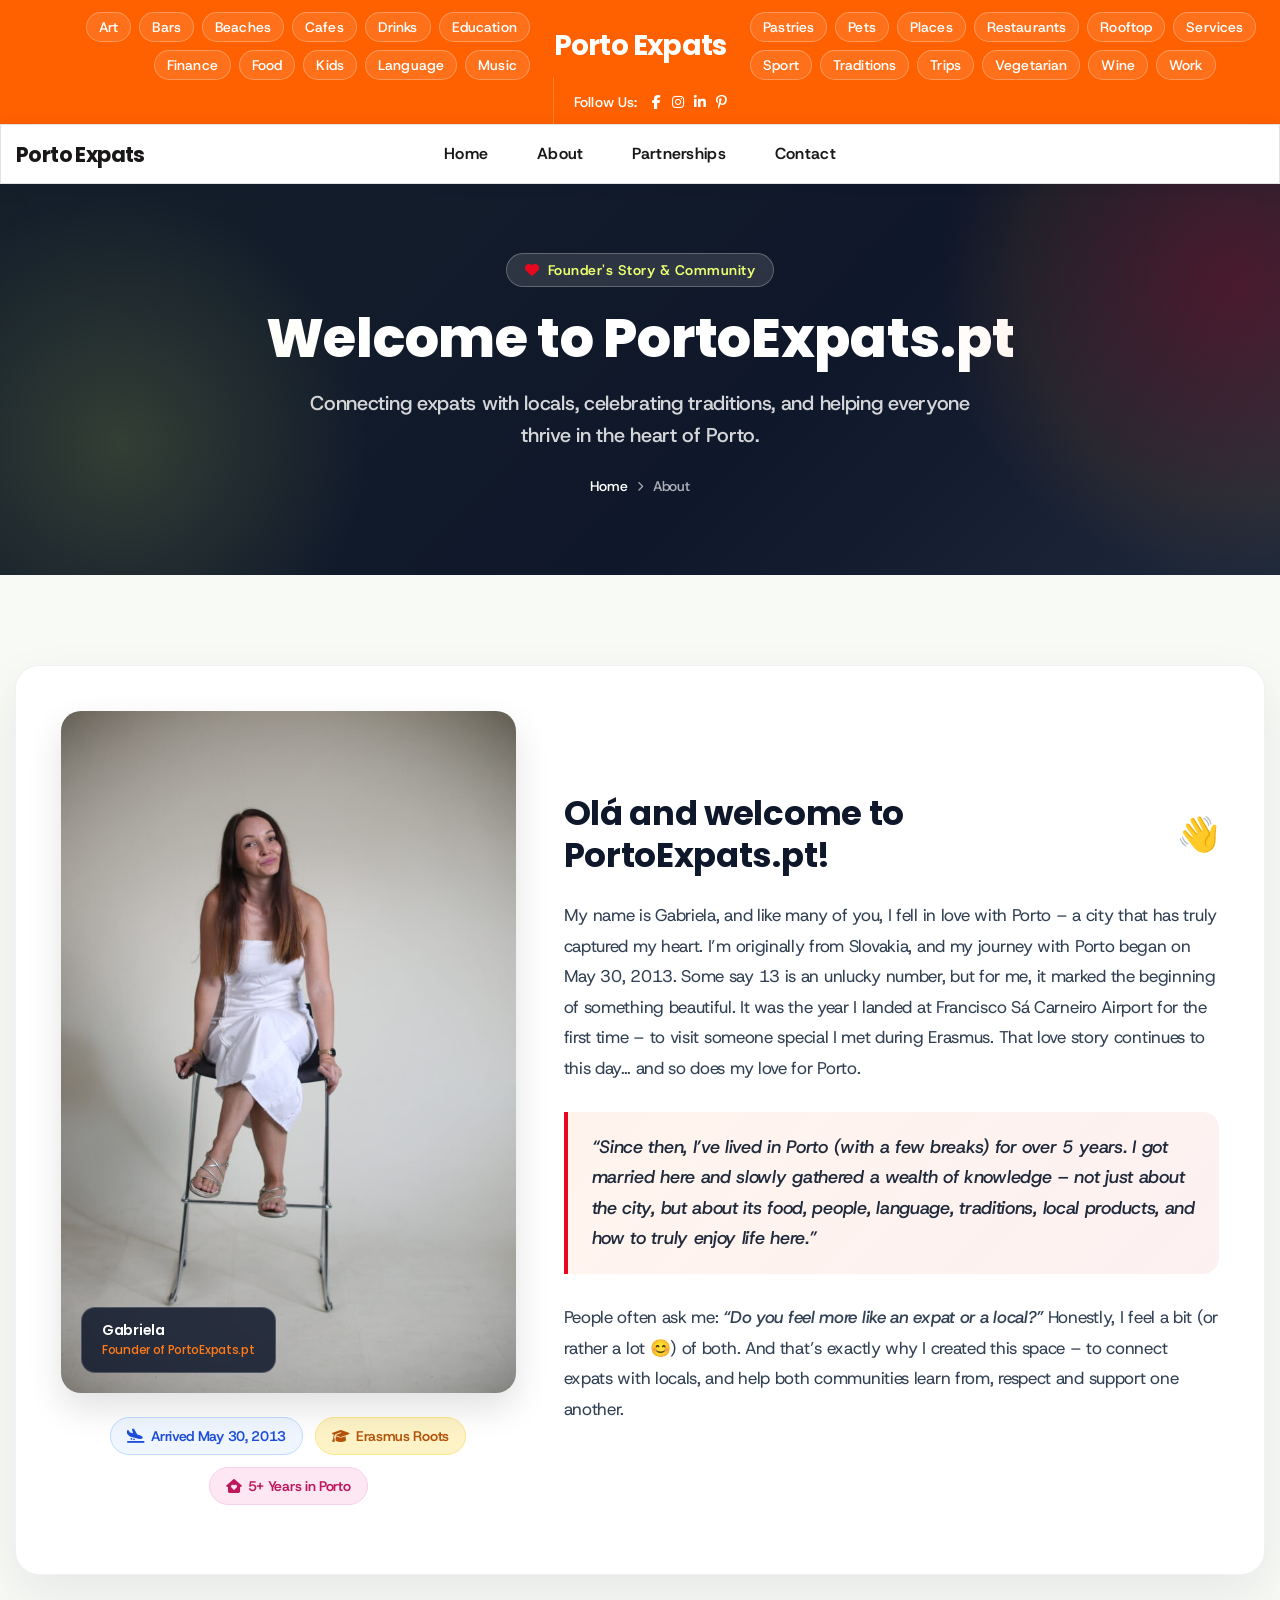
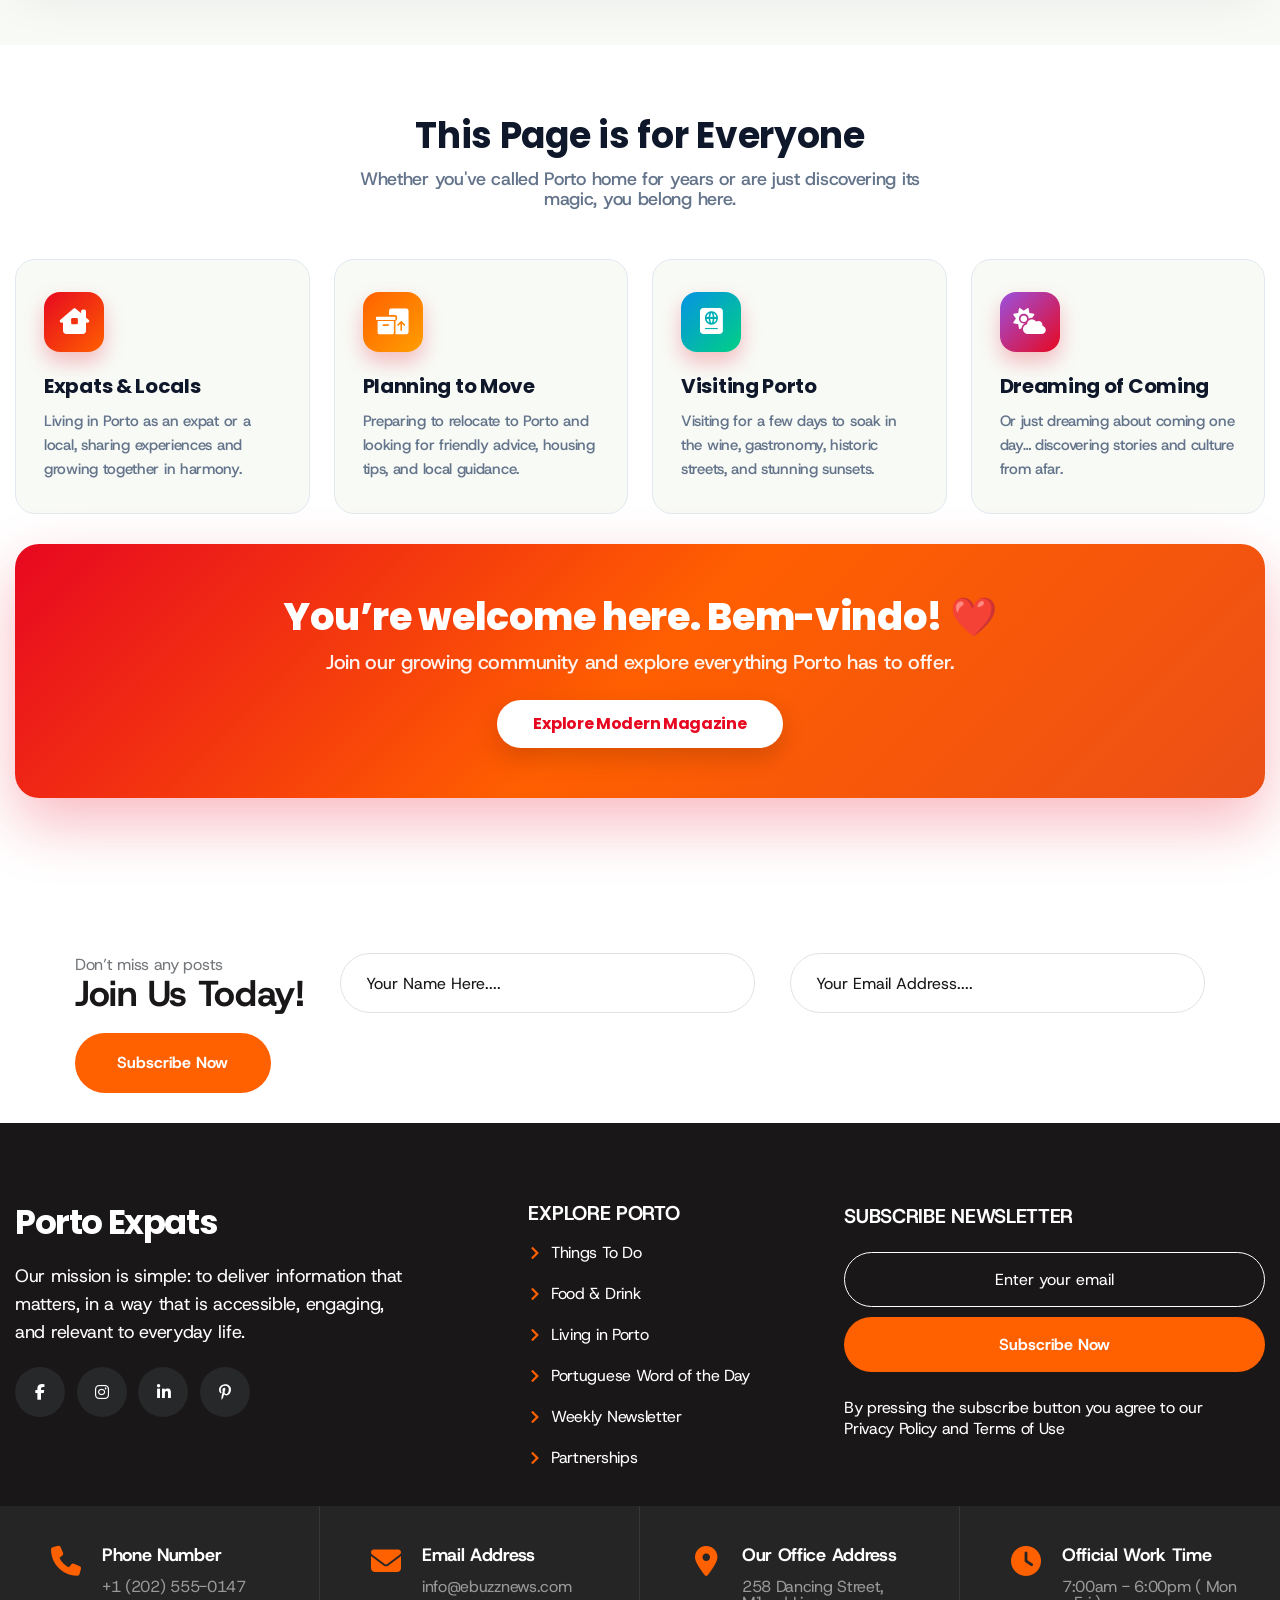
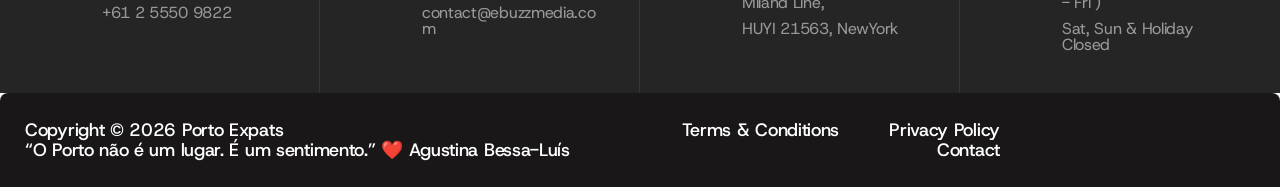
==== wp.rrdevs.net/ebuzz/modern-magazine/about.html @ c854e820 "feat: add mockup pages and assets for about section under modern-magazine directory" ====
<!DOCTYPE html><html lang="en-US"><head>
    <meta charset="utf-8">
    <meta name="viewport" content="width=device-width, initial-scale=1">
    <link rel="profile" href="https://gmpg.org/xfn/11">
    <title>About Us - Porto Expats</title>
<meta name="robots" content="noindex, nofollow">
<link rel="dns-prefetch" href="//fonts.googleapis.com">
<link rel="alternate" type="application/rss+xml" title="ebuzz » Feed" href="https://wp.rrdevs.net/ebuzz/feed/">
<link rel="alternate" type="application/rss+xml" title="ebuzz » Comments Feed" href="https://wp.rrdevs.net/ebuzz/comments/feed/">
<style id="wp-img-auto-sizes-contain-inline-css" type="text/css">
img:is([sizes=auto i],[sizes^="auto," i]){contain-intrinsic-size:3000px 1500px}
</style>
<style id="wp-emoji-styles-inline-css" type="text/css">
	img.wp-smiley, img.emoji {
		display: inline !important;
		border: none !important;
		box-shadow: none !important;
		height: 1em !important;
		width: 1em !important;
		margin: 0 0.07em !important;
		vertical-align: -0.1em !important;
		background: none !important;
		padding: 0 !important;
	}
</style>
<style id="classic-theme-styles-inline-css" type="text/css">
.wp-block-button__link{color:#fff;background-color:#32373c;border-radius:9999px;box-shadow:none;text-decoration:none;padding:calc(.667em + 2px) calc(1.333em + 2px);font-size:1.125em}.wp-block-file__button{background:#32373c;color:#fff;text-decoration:none}
</style>
<style id="global-styles-inline-css" type="text/css">
:root{--wp--preset--aspect-ratio--square: 1;--wp--preset--aspect-ratio--4-3: 4/3;--wp--preset--aspect-ratio--3-4: 3/4;--wp--preset--aspect-ratio--3-2: 3/2;--wp--preset--aspect-ratio--2-3: 2/3;--wp--preset--aspect-ratio--16-9: 16/9;--wp--preset--aspect-ratio--9-16: 9/16;--wp--preset--color--black: #000000;--wp--preset--color--cyan-bluish-gray: #abb8c3;--wp--preset--color--white: #ffffff;--wp--preset--color--pale-pink: #f78da7;--wp--preset--color--vivid-red: #cf2e2e;--wp--preset--color--luminous-vivid-orange: #ff6900;--wp--preset--color--luminous-vivid-amber: #fcb900;--wp--preset--color--light-green-cyan: #7bdcb5;--wp--preset--color--vivid-green-cyan: #00d084;--wp--preset--color--pale-cyan-blue: #8ed1fc;--wp--preset--color--vivid-cyan-blue: #0693e3;--wp--preset--color--vivid-purple: #9b51e0;}
:where(.is-layout-flex){gap: 0.5em;}:where(.is-layout-grid){gap: 0.5em;}body .is-layout-flex{display: flex;}.is-layout-flex{flex-wrap: wrap;align-items: center;}.is-layout-flex > :is(*, div){margin: 0;}body .is-layout-grid{display: grid;}.is-layout-grid > :is(*, div){margin: 0;}
</style>
<link rel="stylesheet" id="contact-form-7-css" href="../wp-content/plugins/contact-form-7/includes/css/styles_ver=6.1.5.css" type="text/css" media="all">
<link rel="stylesheet" id="ebuzz-core-style-css" href="../wp-content/plugins/ebuzz-core/assets/css/ebuzz-plugin-core_ver=1.0.0.css" type="text/css" media="all">
<link rel="stylesheet" id="ebuzz-breadcrumb-typo-css" href="../wp-content/themes/ebuzz/assets/css/ebuzz-custom_ver=6.9.5.css" type="text/css" media="all">
<link rel="stylesheet" id="ebuzz-custom-css" href="../wp-content/themes/ebuzz/assets/css/ebuzz-custom_ver=6.9.5.css" type="text/css" media="all">
<style id="ebuzz-custom-inline-css" type="text/css">
html:root{
            --rr-theme-primary: #222222;
            --rr-theme-primary-2: #ECFF70;
            --rr-heading-primary: #222222;
            --rr-heading-secondary: #222020;
            --rr-common-white: #ffffff;
            --rr-common-black: #000000;
            --rr-text-body: rgba(34, 34, 34, 0.6);
            --rr-text-primary: #151515;
            --rr-text-primary-2: #121212;
            --rr-common-placeholder: #4A5764;
            --rr-shadow-primary: 0px 30px 60px 0px rgba(0, 15, 32, 0.1);
            --rr-background-primary: #E70820;
            --rr-background-hero-2-bg: #222222;
            --rr-background-section-3-bg: #121212;
            --rr-background-body-bg: #F6F0E9;
            --rr-border-primary: rgba(5, 5, 19, 0.14);
        }
</style>
<link rel="stylesheet" id="ebuzz-fonts-css" href="../../../fonts.googleapis.com/css2/family=Inter_wght@300;400;500;600;700;800;900&amp;display=swap&amp;ver=1785925690.css" type="text/css" media="all">
<link rel="stylesheet" href="https://fonts.googleapis.com/css2?family=Poppins:wght@400;500;600;700;800&amp;display=swap">
<link rel="stylesheet" id="bootstrap-css" href="../wp-content/themes/ebuzz/assets/css/bootstrap.min_ver=6.9.5.css" type="text/css" media="all">
<link rel="stylesheet" id="fontawesome-css" href="../wp-content/themes/ebuzz/assets/css/fontawesome-pro.min_ver=6.9.5.css" type="text/css" media="all">
<link rel="stylesheet" id="swiper-css" href="../wp-content/plugins/elementor/assets/lib/swiper/v8/css/swiper.min_ver=8.4.5.css" type="text/css" media="all">
<link rel="stylesheet" id="magnific-popup-css" href="../wp-content/themes/ebuzz/assets/css/magnific-popup_ver=6.9.5.css" type="text/css" media="all">
<link rel="stylesheet" id="odometer-css" href="../wp-content/themes/ebuzz/assets/css/odometer-theme-default_ver=6.9.5.css" type="text/css" media="all">
<link rel="stylesheet" id="nice-select-css" href="../wp-content/themes/ebuzz/assets/css/nice-select_ver=6.9.5.css" type="text/css" media="all">
<link rel="stylesheet" id="ebuzz-unit-css" href="../wp-content/themes/ebuzz/assets/css/ebuzz-unit_ver=1785925690.css" type="text/css" media="all">
<link rel="stylesheet" id="ebuzz-update-css" href="../wp-content/themes/ebuzz/assets/css/ebuzz-update_ver=1785925690.css" type="text/css" media="all">
<link rel="stylesheet" id="ebuzz-core-css" href="../wp-content/themes/ebuzz/assets/css/ebuzz-core_ver=1785925690.css" type="text/css" media="all">
<link rel="stylesheet" id="ebuzz-style-css" href="../wp-content/themes/ebuzz/style_ver=6.9.5.css" type="text/css" media="all">
<link rel="stylesheet" id="elementor-frontend-css" href="../wp-content/uploads/elementor/css/custom-frontend.min_ver=1785400121.css" type="text/css" media="all">
<link rel="stylesheet" id="elementor-post-6-css" href="../wp-content/uploads/elementor/css/post-6_ver=1785400122.css" type="text/css" media="all">
<link rel="stylesheet" id="elementor-post-4705-css" href="../wp-content/uploads/elementor/css/post-4705_ver=1785418542.css" type="text/css" media="all">

<!-- Elementor Post 862 (Footer Styles) & Widgets -->
<link rel="stylesheet" id="elementor-post-2420-css" href="../wp-content/uploads/elementor/css/post-2420_ver=1785418542.css" type="text/css" media="all">
<link rel="stylesheet" id="elementor-post-2415-css" href="../wp-content/uploads/elementor/css/post-2415_ver=1785418543.css" type="text/css" media="all">
<link rel="stylesheet" id="widget-heading-css" href="../wp-content/plugins/elementor/assets/css/widget-heading.min_ver=4.2.1.css" type="text/css" media="all">
<link rel="stylesheet" id="e-animation-float-css" href="../wp-content/plugins/elementor/assets/lib/animations/styles/e-animation-float.min_ver=4.2.1.css" type="text/css" media="all">
<link rel="stylesheet" id="widget-social-icons-css" href="../wp-content/plugins/elementor/assets/css/widget-social-icons.min_ver=4.2.1.css" type="text/css" media="all">
<link rel="stylesheet" id="e-apple-webkit-css" href="../wp-content/uploads/elementor/css/custom-apple-webkit.min_ver=1785400121.css" type="text/css" media="all">
<link rel="stylesheet" id="elementor-post-862-css" href="../wp-content/uploads/elementor/css/post-862_ver=1785418543.css" type="text/css" media="all">
<link rel="stylesheet" id="widget-image-css" href="../wp-content/plugins/elementor/assets/css/widget-image.min_ver=4.2.1.css" type="text/css" media="all">
<link rel="stylesheet" id="widget-icon-list-css" href="../wp-content/uploads/elementor/css/custom-widget-icon-list.min_ver=1785400121.css" type="text/css" media="all">
<link rel="stylesheet" id="elementor-icons-ebuzz-icons-css" href="../wp-content/plugins/ebuzz-core/assets/css/fontawesome-pro_ver=1.0.0.css" type="text/css" media="all">

<script type="text/javascript" src="../wp-includes/js/jquery/jquery.min_ver=3.7.1.js" id="jquery-core-js"></script>
<script type="text/javascript" src="../wp-includes/js/jquery/jquery-migrate.min_ver=3.4.1.js" id="jquery-migrate-js"></script>
<script type="text/javascript" src="../wp-content/themes/ebuzz/assets/js/ebuzz-custom_ver=1785925690.js" id="ebuzz-custom-js"></script>

<link rel="icon" href="../wp-content/uploads/2026/02/favicon.svg" sizes="32x32">
<link rel="icon" href="../wp-content/uploads/2026/02/favicon.svg" sizes="192x192">
<link rel="apple-touch-icon" href="../wp-content/uploads/2026/02/favicon.svg">

<style type="text/css" id="wp-custom-css">
.header-4 .header__top { padding: 12px 0; }
.header-4 .header__top .row { row-gap: 12px; }
.header-4 .header__top .activity-nav, .header-4 .header__top .activity-social { width: 100%; }
.header-4 .header-3__top-left { width: 100%; }
.activity-header-layout { align-items: center; display: grid; gap: 24px; grid-template-columns: minmax(0, 1fr) auto minmax(0, 1fr); width: 100%; }
.activity-header-layout .header-3__cat { gap: 8px; }
.activity-group--left { justify-content: flex-end; }
.activity-group--right { justify-content: flex-start; }
.activity-header-logo { color: var(--white); font-family: "Poppins", sans-serif; font-size: 28px; font-weight: 700; letter-spacing: -0.8px; line-height: 1; white-space: nowrap; }
.header-4 .header-3__item { gap: 0; }
.header-4 .header-3__item span { display: none; }
.header-4 .header-3__item button { padding: 7px 12px; border: 1px solid rgba(255, 255, 255, 0.28); border-radius: 999px; background: rgba(255, 255, 255, 0.10); letter-spacing: 0.01em; }
.header-4 .header-3__item button:hover { color: var(--primary4); background: var(--white); border-color: var(--white); }
.header-4 .activity-social .header__top-right { justify-content: center; }
.porto-expats-logo { color: var(--secondary); font-family: "Poppins", sans-serif; font-size: 34px; font-weight: 700; letter-spacing: -1.2px; line-height: 1; }
.header-4 .header__main { justify-content: center; }
@media (min-width: 992px) {
    .header-4__main { justify-content: center; position: relative; }
    .header-4__main .header__menu__wrapper { justify-content: center; }
    .header-4__main > .header__right { align-items: center; height: 100%; position: absolute; right: 0; top: 0; }
}
@media (min-width: 1200px) {
    .header-4 .header__main { display: none; }
    .header-4 .header__wrap.header-sticky.porto-nav-fixed { animation: porto-nav-reveal 360ms cubic-bezier(0.22, 1, 0.36, 1) both; left: 0; position: fixed !important; right: 0; top: 0; transform: none !important; z-index: 999 !important; }
    .header-4 .header-4__wrap-bottom { background: var(--white); box-shadow: 0 5px 18px rgba(15, 23, 42, 0.10); }
    .header-4 .sticky-port-logo { color: var(--secondary); font-family: "Poppins", sans-serif; font-size: 21px; font-weight: 700; left: 0; letter-spacing: -0.6px; line-height: 1; position: absolute; white-space: nowrap; }
}

.porto-footer-brand { color: #fff; display: inline-block; font-family: "Poppins", sans-serif; font-size: 34px; font-weight: 700; letter-spacing: -1.4px; line-height: 1.15; }
.elementor-862 .elementor-element.elementor-element-cd51f2a { grid-template-columns: minmax(280px, 1.35fr) minmax(190px, .9fr) minmax(300px, 1.2fr) !important; justify-content: stretch; }
.elementor-862 .elementor-element.elementor-element-e93b2b0 { width: 100%; }
.porto-footer-join { box-sizing: border-box; max-width: 100%; overflow: hidden; padding: 36px 20px 0; width: 100%; }
.porto-footer-join .container, .porto-footer-join .join-us-4__wrapper { box-sizing: border-box; margin-left: auto; margin-right: auto; max-width: 1320px; width: 100%; }
.porto-footer-join .join-us-4__wrapper { padding: 30px 40px; }
@media (max-width: 767px) {
    .porto-footer-brand { font-size: 29px; }
    .elementor-862 .elementor-element.elementor-element-cd51f2a { grid-template-columns: 1fr !important; }
    .porto-footer-join { padding: 24px 15px 0; }
    .porto-footer-join .join-us-4__wrapper { padding: 26px 22px; }
}

/* Fix copyright bar: hardcode background since Elementor JS doesn't run in static HTML */
/* --e-global-color-secondary is #191717 per post-6_ver=1785400122.css */
.elementor-862 .elementor-element.elementor-element-6342ca7:not(.elementor-motion-effects-element-type-background) {
    background-color: #191717 !important;
}
.elementor-862 .elementor-element.elementor-element-0b811c6:not(.elementor-motion-effects-element-type-background) {
    background-color: #191717 !important;
}

/* Ensure floating back-to-top button does not overlap footer copyright links */
.progress-wrap {
    bottom: 25px !important;
    right: 25px !important;
    z-index: 9999 !important;
}
.elementor-element-40cafe5,
.elementor-element-fa662f8,
.elementor-element-fa662f8 .elementor-icon-list-items.elementor-inline-items {
    padding-right: 85px !important;
}
@media (max-width: 768px) {
    .elementor-element-0b811c6 {
        padding-bottom: 75px !important;
    }
    .elementor-element-40cafe5,
    .elementor-element-fa662f8,
    .elementor-element-fa662f8 .elementor-icon-list-items.elementor-inline-items {
        padding-right: 0 !important;
    }
    .progress-wrap {
        bottom: 20px !important;
        right: 20px !important;
    }
}

/* Custom Styles for PortoExpats About Page Content */
.porto-about-hero {
    background: linear-gradient(135deg, #15202B 0%, #0F172A 60%, #1E293B 100%);
    padding: 70px 0 80px;
    position: relative;
    color: #ffffff;
    overflow: hidden;
}
.porto-about-hero::before {
    content: "";
    position: absolute;
    top: -50%;
    right: -20%;
    width: 600px;
    height: 600px;
    background: radial-gradient(circle, rgba(231, 8, 32, 0.25) 0%, rgba(255, 122, 24, 0.08) 50%, transparent 70%);
    border-radius: 50%;
    pointer-events: none;
}
.porto-about-hero::after {
    content: "";
    position: absolute;
    bottom: -30%;
    left: -10%;
    width: 500px;
    height: 500px;
    background: radial-gradient(circle, rgba(236, 255, 112, 0.15) 0%, transparent 70%);
    border-radius: 50%;
    pointer-events: none;
}
.porto-about-hero__badge {
    display: inline-flex;
    align-items: center;
    gap: 8px;
    background: rgba(255, 255, 255, 0.12);
    backdrop-filter: blur(8px);
    border: 1px solid rgba(255, 255, 255, 0.25);
    padding: 6px 18px;
    border-radius: 999px;
    font-size: 14px;
    font-weight: 600;
    letter-spacing: 0.5px;
    color: #ECFF70;
    margin-bottom: 20px;
}
.porto-about-hero__title {
    font-family: 'Poppins', sans-serif;
    font-size: clamp(34px, 4.5vw, 54px);
    font-weight: 800;
    line-height: 1.15;
    color: #ffffff;
    margin-bottom: 18px;
}
.porto-about-hero__subtitle {
    font-size: clamp(16px, 2vw, 20px);
    color: rgba(255, 255, 255, 0.82);
    max-width: 680px;
    line-height: 1.6;
    margin: 0 auto;
}
.porto-breadcrumb {
    display: flex;
    justify-content: center;
    align-items: center;
    gap: 10px;
    margin-top: 25px;
    font-size: 14px;
    color: rgba(255, 255, 255, 0.65);
}
.porto-breadcrumb a {
    color: #ffffff;
    transition: color 0.2s ease;
}
.porto-breadcrumb a:hover {
    color: #ECFF70;
}

/* Main Story Section */
.porto-story-section {
    padding: 90px 0 70px;
    background: #F8FAF6;
    position: relative;
}
.porto-story-card {
    background: #ffffff;
    border-radius: 24px;
    box-shadow: 0 20px 50px rgba(15, 23, 42, 0.08);
    border: 1px solid rgba(0, 0, 0, 0.05);
    overflow: hidden;
    padding: 45px;
}
@media (max-width: 767px) {
    .porto-story-card { padding: 25px 20px; }
}
.porto-story-image-wrap {
    position: relative;
    border-radius: 20px;
    overflow: hidden;
    box-shadow: 0 15px 35px rgba(0,0,0,0.12);
}
.porto-story-image-wrap img {
    width: 100%;
    height: 100%;
    object-fit: cover;
    display: block;
    transition: transform 0.5s ease;
}
.porto-story-image-wrap:hover img {
    transform: scale(1.03);
}
.porto-floating-tag {
    position: absolute;
    bottom: 20px;
    left: 20px;
    background: rgba(15, 23, 42, 0.85);
    backdrop-filter: blur(10px);
    color: #ffffff;
    padding: 12px 20px;
    border-radius: 14px;
    border: 1px solid rgba(255, 255, 255, 0.2);
    font-family: 'Poppins', sans-serif;
    font-size: 14px;
    font-weight: 600;
}
.porto-floating-tag span {
    color: #ff7a18;
    display: block;
    font-size: 12px;
    font-weight: 500;
}

/* Story Content */
.porto-story-content {
    font-size: 17px;
    line-height: 1.8;
    color: #334155;
}
.porto-greeting {
    font-family: 'Poppins', sans-serif;
    font-size: clamp(26px, 3vw, 34px);
    font-weight: 700;
    color: #0F172A;
    margin-bottom: 24px;
    display: flex;
    align-items: center;
    gap: 10px;
}
.porto-greeting .wave {
    display: inline-block;
    animation: wave-animation 2.5s infinite;
    transform-origin: 70% 70%;
}
@keyframes wave-animation {
    0% { transform: rotate( 0.0deg) }
   10% { transform: rotate(14.0deg) }
   20% { transform: rotate(-8.0deg) }
   30% { transform: rotate(14.0deg) }
   40% { transform: rotate(-4.0deg) }
   50% { transform: rotate(10.0deg) }
   60% { transform: rotate( 0.0deg) }
  100% { transform: rotate( 0.0deg) }
}

.porto-story-paragraph {
    margin-bottom: 22px;
    font-weight: 400;
}
.porto-story-highlight {
    background: linear-gradient(135deg, rgba(255, 122, 24, 0.08) 0%, rgba(231, 8, 32, 0.06) 100%);
    border-left: 4px solid #E70820;
    padding: 20px 24px;
    border-radius: 0 16px 16px 0;
    font-style: italic;
    color: #1E293B;
    margin: 28px 0;
    font-size: 18px;
    line-height: 1.7;
}

/* Timeline pill badges */
.porto-timeline-badges {
    display: flex;
    flex-wrap: wrap;
    gap: 12px;
    margin: 24px 0;
}
.porto-pill-badge {
    background: #EFF6FF;
    color: #1D4ED8;
    border: 1px solid #BFDBFE;
    padding: 8px 16px;
    border-radius: 999px;
    font-size: 14px;
    font-weight: 600;
    display: inline-flex;
    align-items: center;
    gap: 6px;
}

/* Everyone Cards Grid */
.porto-everyone-section {
    padding: 70px 0 90px;
    background: #ffffff;
}
.porto-section-header {
    text-align: center;
    margin-bottom: 50px;
}
.porto-section-header h2 {
    font-family: 'Poppins', sans-serif;
    font-size: 36px;
    font-weight: 700;
    color: #0F172A;
    margin-bottom: 12px;
}
.porto-section-header p {
    font-size: 18px;
    color: #64748B;
    max-width: 600px;
    margin: 0 auto;
}

.porto-community-card {
    background: #F8FAF6;
    border: 1px solid #E2E8F0;
    border-radius: 20px;
    padding: 32px 28px;
    height: 100%;
    transition: all 0.3s cubic-bezier(0.4, 0, 0.2, 1);
    position: relative;
    overflow: hidden;
}
.porto-community-card:hover {
    transform: translateY(-8px);
    box-shadow: 0 20px 40px rgba(0, 0, 0, 0.08);
    background: #ffffff;
    border-color: #E70820;
}
.porto-card-icon {
    width: 60px;
    height: 60px;
    border-radius: 16px;
    background: linear-gradient(135deg, #E70820 0%, #FF5F00 100%);
    color: #ffffff;
    display: flex;
    align-items: center;
    justify-content: center;
    font-size: 26px;
    margin-bottom: 22px;
    box-shadow: 0 10px 20px rgba(231, 8, 32, 0.25);
}
.porto-community-card h4 {
    font-family: 'Poppins', sans-serif;
    font-size: 20px;
    font-weight: 700;
    color: #0F172A;
    margin-bottom: 10px;
}
.porto-community-card p {
    font-size: 15px;
    color: #64748B;
    line-height: 1.6;
    margin: 0;
}

/* Warm Welcome Banner */
.porto-welcome-cta {
    background: linear-gradient(135deg, #E70820 0%, #FF5F00 50%, #EC4F17 100%);
    border-radius: 24px;
    padding: 50px 40px;
    color: #ffffff;
    text-align: center;
    box-shadow: 0 25px 60px rgba(231, 8, 32, 0.28);
    position: relative;
    overflow: hidden;
    margin-top: 30px;
}
.porto-welcome-cta h3 {
    font-family: 'Poppins', sans-serif;
    font-size: 38px;
    font-weight: 800;
    color: #ffffff;
    margin-bottom: 12px;
}
.porto-welcome-cta p {
    font-size: 20px;
    color: rgba(255, 255, 255, 0.92);
    max-width: 650px;
    margin: 0 auto 28px;
}
.porto-welcome-cta .btn-cta {
    background: #ffffff;
    color: #E70820;
    font-family: 'Poppins', sans-serif;
    font-size: 16px;
    font-weight: 700;
    padding: 14px 36px;
    border-radius: 999px;
    display: inline-block;
    transition: all 0.25s ease;
    box-shadow: 0 10px 25px rgba(0,0,0,0.15);
    text-decoration: none;
}
.porto-welcome-cta .btn-cta:hover {
    background: #1E293B;
    color: #ffffff;
    transform: translateY(-2px);
    box-shadow: 0 14px 30px rgba(0,0,0,0.25);
}
</style>
</head>

<body class="wp-singular page-template page-template-elementor_header_footer page page-id-2251 wp-custom-logo wp-embed-responsive wp-theme-ebuzz no-sidebar elementor-default elementor-template-full-width elementor-kit-6 elementor-page">

    <!-- Back to top -->
    <div class="progress-wrap">
        <svg class="progress-circle svg-content" width="100%" height="100%" viewBox="-1 -1 102 102">
            <path d="M50,1 a49,49 0 0,1 0,98 a49,49 0 0,1 0,-98"></path>
        </svg>
    </div>

    <!-- Header area start -->
    <div data-elementor-type="wp-post" data-elementor-id="2420" class="elementor elementor-2420">
        <div class="elementor-element elementor-element-80d58ec e-con-full e-flex e-con e-parent">
            <div class="elementor-element elementor-element-ec4d2bb elementor-widget elementor-widget-ebuzz-header-4">
                <div class="elementor-widget-container">
                    <header class="header__area header-2 header-3 header-4">

                        <div class="header__top d-none d-xl-block">
                            <div class="container custom-container">
                                <div class="row align-items-center">
                                    <div class="col-lg-12 activity-nav" id="activities">
                                        <div class="header-3__top-left">
                                            <div class="activity-header-layout">
                                                <div class="header-3__cat activity-group--left">
                                                    <div class="header-3__item"><span></span><button><a href="index.html#art">Art</a></button></div>
                                                    <div class="header-3__item"><span></span><button><a href="index.html#bars">Bars</a></button></div>
                                                    <div class="header-3__item"><span></span><button><a href="index.html#beaches">Beaches</a></button></div>
                                                    <div class="header-3__item"><span></span><button><a href="index.html#cafes">Cafes</a></button></div>
                                                    <div class="header-3__item"><span></span><button><a href="index.html#drinks">Drinks</a></button></div>
                                                    <div class="header-3__item"><span></span><button><a href="index.html#education">Education</a></button></div>
                                                    <div class="header-3__item"><span></span><button><a href="index.html#finance">Finance</a></button></div>
                                                    <div class="header-3__item"><span></span><button><a href="index.html#food">Food</a></button></div>
                                                    <div class="header-3__item"><span></span><button><a href="index.html#kids">Kids</a></button></div>
                                                    <div class="header-3__item"><span></span><button><a href="index.html#language">Language</a></button></div>
                                                    <div class="header-3__item"><span></span><button><a href="index.html#music">Music</a></button></div>
                                                </div>
                                                <a class="activity-header-logo" href="index.html">Porto Expats</a>
                                                <div class="header-3__cat activity-group--right">
                                                    <div class="header-3__item"><span></span><button><a href="index.html#pastries">Pastries</a></button></div>
                                                    <div class="header-3__item"><span></span><button><a href="index.html#pets">Pets</a></button></div>
                                                    <div class="header-3__item"><span></span><button><a href="index.html#places">Places</a></button></div>
                                                    <div class="header-3__item"><span></span><button><a href="index.html#restaurants">Restaurants</a></button></div>
                                                    <div class="header-3__item"><span></span><button><a href="index.html#rooftop">Rooftop</a></button></div>
                                                    <div class="header-3__item"><span></span><button><a href="index.html#services">Services</a></button></div>
                                                    <div class="header-3__item"><span></span><button><a href="index.html#sport">Sport</a></button></div>
                                                    <div class="header-3__item"><span></span><button><a href="index.html#traditions">Traditions</a></button></div>
                                                    <div class="header-3__item"><span></span><button><a href="index.html#trips">Trips</a></button></div>
                                                    <div class="header-3__item"><span></span><button><a href="index.html#vegetarian">Vegetarian</a></button></div>
                                                    <div class="header-3__item"><span></span><button><a href="index.html#wine">Wine</a></button></div>
                                                    <div class="header-3__item"><span></span><button><a href="index.html#work">Work</a></button></div>
                                                </div>
                                            </div>
                                        </div>
                                    </div>

                                    <div class="col-lg-12 activity-social">
                                        <div class="header__top-right">
                                            <div class="header__social">
                                                <span>Follow Us:</span>
                                                <ul>
                                                    <li><a href="https://www.facebook.com/" target="_blank"><i class="fa-brands fa-facebook-f"></i></a></li>
                                                    <li><a href="https://www.instagram.com/" target="_blank"><i class="fa-brands fa-instagram"></i></a></li>
                                                    <li><a href="https://www.linkedin.com/" target="_blank"><i class="fa-brands fa-linkedin-in"></i></a></li>
                                                    <li><a href="https://www.pinterest.com/" target="_blank"><i class="fab fa-pinterest-p"></i></a></li>
                                                </ul>
                                            </div>
                                        </div>
                                    </div>
                                </div>
                            </div>
                        </div>

                        <div class="header__wrap header-sticky">
                            <div class="container custom-container">
                                <div class="header__main">
                                    <div class="header__logo">
                                        <a href="index.html"><span class="porto-expats-logo">Porto Expats</span></a>
                                    </div>
                                    <div class="header__right d-flex align-items-center">
                                        <div class="header__menu-toggle d-lg-none">
                                            <button class="menu-toggle sidebar__toggle">
                                                <span></span><span></span><span></span>
                                            </button>
                                        </div>
                                    </div>
                                </div>
                            </div>
                            <div class="header-4__wrap-bottom d-none d-lg-block">
                                <div class="container custom-container">
                                    <div class="header-4__main">
                                        <a class="sticky-port-logo" href="index.html">Porto Expats</a>
                                        <div class="header__menu__wrapper d-none d-lg-flex align-items-center">
                                            <div class="main-menu">
                                                <nav id="mobile-menu">
                                                    <ul id="menu-1-ec4d2bb" class="ebuzz-nav-menu sub-menu">
                                                        <li class="menu-item nav-item"><a title="Home" href="index.html" class="nav-links">Home</a></li>
                                                        <li itemscope="itemscope" itemtype="https://www.schema.org/SiteNavigationElement" id="menu-item-2251" class="menu-item menu-item-type-post_type menu-item-object-page current-menu-item page_item active menu-item-2251 nav-item"><a title="About" href="about.html" class="nav-links active">About</a></li>
                                                        <li class="menu-item nav-item"><a title="Partnerships" href="../news/index.html" class="nav-links">Partnerships</a></li>
                                                        <li class="menu-item nav-item"><a title="Contact" href="../contact/index.html" class="nav-links">Contact</a></li>
                                                    </ul>
                                                </nav>
                                            </div>
                                        </div>

                                        <div class="header__right d-flex">
                                            <div class="header__menu-toggle d-lg-none">
                                                <button class="menu-toggle sidebar__toggle">
                                                    <span></span><span></span><span></span>
                                                </button>
                                            </div>
                                        </div>
                                    </div>
                                </div>
                            </div>
                        </div>
                    </header>

                    <!-- Offcanvas area start -->
                    <div class="fix">
                        <div class="offcanvas__area">
                            <div class="offcanvas__wrapper">
                                <div class="offcanvas__content">
                                    <div class="offcanvas__top d-flex justify-content-between align-items-center">
                                        <div class="offcanvas__logo">
                                            <a href="index.html"><span class="porto-expats-logo" style="color:#fff;">Porto Expats</span></a>
                                        </div>
                                        <div class="offcanvas__close">
                                            <button class="offcanvas-close-icon animation--flip">
                                                <span class="offcanvas-m-lines">
                                                    <span class="offcanvas-m-line line--1"></span><span class="offcanvas-m-line line--2"></span><span class="offcanvas-m-line line--3"></span>
                                                </span>
                                            </button>
                                        </div>
                                    </div>
                                    <div class="mobile-menu fix"></div>
                                </div>
                            </div>
                        </div>
                    </div>
                    <div class="offcanvas__overlay"></div>
                    <div class="offcanvas__overlay-white"></div>

                </div>
            </div>
        </div>
    </div>

    <!-- MAIN CONTENT WRAPPER -->
    <div id="smooth-wrapper">
        <div id="smooth-content">

            <!-- Hero Banner -->
            <section class="porto-about-hero text-center">
                <div class="container">
                    <div class="porto-about-hero__badge">
                        <i class="fa-solid fa-heart" style="color: #E70820;"></i> Founder's Story & Community
                    </div>
                    <h1 class="porto-about-hero__title">Welcome to PortoExpats.pt</h1>
                    <p class="porto-about-hero__subtitle">Connecting expats with locals, celebrating traditions, and helping everyone thrive in the heart of Porto.</p>
                    <div class="porto-breadcrumb">
                        <a href="index.html">Home</a>
                        <i class="fa-solid fa-chevron-right" style="font-size: 10px;"></i>
                        <span>About</span>
                    </div>
                </div>
            </section>

            <!-- Founder Story Section -->
            <section class="porto-story-section">
                <div class="container">
                    <div class="porto-story-card">
                        <div class="row align-items-center g-5">
                            
                            <!-- Left Column: Gabriela's Portrait -->
                            <div class="col-lg-5">
                                <div class="porto-story-image-wrap">
                                    <img src="gabriela.jpg" alt="Gabriela - Founder of PortoExpats.pt">
                                    <div class="porto-floating-tag">
                                        Gabriela
                                        <span>Founder of PortoExpats.pt</span>
                                    </div>
                                </div>
                                <div class="porto-timeline-badges justify-content-center mt-4">
                                    <div class="porto-pill-badge"><i class="fa-solid fa-plane-arrival"></i> Arrived May 30, 2013</div>
                                    <div class="porto-pill-badge" style="background:#FEF3C7; color:#B45309; border-color:#FDE68A;"><i class="fa-solid fa-graduation-cap"></i> Erasmus Roots</div>
                                    <div class="porto-pill-badge" style="background:#FCE7F3; color:#BE185D; border-color:#FBCFE8;"><i class="fa-solid fa-house-heart"></i> 5+ Years in Porto</div>
                                </div>
                            </div>

                            <!-- Right Column: Story Text -->
                            <div class="col-lg-7">
                                <div class="porto-story-content">
                                    
                                    <h2 class="porto-greeting">
                                        Olá and welcome to PortoExpats.pt! <span class="wave">👋</span>
                                    </h2>

                                    <p class="porto-story-paragraph">
                                        My name is Gabriela, and like many of you, I fell in love with Porto – a city that has truly captured my heart. I’m originally from Slovakia, and my journey with Porto began on May 30, 2013. Some say 13 is an unlucky number, but for me, it marked the beginning of something beautiful. It was the year I landed at Francisco Sá Carneiro Airport for the first time – to visit someone special I met during Erasmus. That love story continues to this day… and so does my love for Porto.
                                    </p>

                                    <div class="porto-story-highlight">
                                        “Since then, I’ve lived in Porto (with a few breaks) for over 5 years. I got married here and slowly gathered a wealth of knowledge – not just about the city, but about its food, people, language, traditions, local products, and how to truly enjoy life here.”
                                    </div>

                                    <p class="porto-story-paragraph">
                                        People often ask me: <em>“Do you feel more like an expat or a local?”</em> Honestly, I feel a bit (or rather a lot 😊) of both. And that’s exactly why I created this space – to connect expats with locals, and help both communities learn from, respect and support one another.
                                    </p>

                                </div>
                            </div>

                        </div>
                    </div>
                </div>
            </section>

            <!-- This Page Is For Everyone Grid Section -->
            <section class="porto-everyone-section">
                <div class="container">
                    
                    <div class="porto-section-header">
                        <h2>This Page is for Everyone</h2>
                        <p>Whether you've called Porto home for years or are just discovering its magic, you belong here.</p>
                    </div>

                    <div class="row g-4">
                        
                        <div class="col-md-6 col-lg-3">
                            <div class="porto-community-card">
                                <div class="porto-card-icon">
                                    <i class="fa-solid fa-house-chimney-window"></i>
                                </div>
                                <h4>Expats &amp; Locals</h4>
                                <p>Living in Porto as an expat or a local, sharing experiences and growing together in harmony.</p>
                            </div>
                        </div>

                        <div class="col-md-6 col-lg-3">
                            <div class="porto-community-card">
                                <div class="porto-card-icon" style="background: linear-gradient(135deg, #FF5F00 0%, #FF9F00 100%);">
                                    <i class="fa-solid fa-boxes-packing"></i>
                                </div>
                                <h4>Planning to Move</h4>
                                <p>Preparing to relocate to Porto and looking for friendly advice, housing tips, and local guidance.</p>
                            </div>
                        </div>

                        <div class="col-md-6 col-lg-3">
                            <div class="porto-community-card">
                                <div class="porto-card-icon" style="background: linear-gradient(135deg, #0693E3 0%, #00D084 100%);">
                                    <i class="fa-solid fa-passport"></i>
                                </div>
                                <h4>Visiting Porto</h4>
                                <p>Visiting for a few days to soak in the wine, gastronomy, historic streets, and stunning sunsets.</p>
                            </div>
                        </div>

                        <div class="col-md-6 col-lg-3">
                            <div class="porto-community-card">
                                <div class="porto-card-icon" style="background: linear-gradient(135deg, #9B51E0 0%, #E70820 100%);">
                                    <i class="fa-solid fa-cloud-sun"></i>
                                </div>
                                <h4>Dreaming of Coming</h4>
                                <p>Or just dreaming about coming one day… discovering stories and culture from afar.</p>
                            </div>
                        </div>

                    </div>

                    <!-- Welcome CTA Banner -->
                    <div class="porto-welcome-cta">
                        <h3>You’re welcome here. Bem-vindo! ❤️</h3>
                        <p>Join our growing community and explore everything Porto has to offer.</p>
                        <a href="index.html" class="btn-cta">Explore Modern Magazine</a>
                    </div>

                </div>
            </section>

            <!-- FOOTER JOIN US BANNER (Identical to Index) -->
            <div class="footer-4__widget footer-subscribe-5 porto-footer-join">
                <div class="container custom-container">
                    <div class="join-us-4__wrapper wow fadeInUp" data-wow-duration="0.7s" data-wow-delay="0.2s">
                        <div class="join-us-4__text">
                            <span>Don’t miss any posts</span>
                            <h3>Join Us Today!</h3>
                        </div>
                        <div class="join-us-4__input">
                            <input type="text" name="EMAIL" placeholder="Your Name Here....">
                        </div>
                        <div class="join-us-4__input">
                            <input type="email" name="EMAIL" placeholder="Your Email Address...." required="">
                        </div>
                        <div class="join-us-4__btn">
                            <button type="submit" class="rr-btn rr-btn-6">
                                <span class="btn-wrap">
                                    <span class="text-one">Subscribe Now</span>
                                    <span class="text-two">Subscribe Now</span>
                                </span>
                            </button>
                        </div>
                    </div>
                </div>
            </div>

            <!-- MAIN ELEMENTOR FOOTER (Identical to Index) -->
            <div data-elementor-type="wp-post" data-elementor-id="862" class="elementor elementor-862">
                <div class="elementor-element elementor-element-6342ca7 e-con-full e-flex e-con e-parent" data-id="6342ca7" data-element_type="container" data-e-type="container" data-settings="{&quot;background_background&quot;:&quot;classic&quot;}">
                    <div class="elementor-element elementor-element-fd7e00c e-flex e-con-boxed e-con e-child" data-id="fd7e00c" data-element_type="container" data-e-type="container">
                        <div class="e-con-inner">
                            <div class="elementor-element elementor-element-cd51f2a e-grid e-con-full e-con e-child" data-id="cd51f2a" data-element_type="container" data-e-type="container">
                                
                                <!-- Brand Column -->
                                <div class="elementor-element elementor-element-f60bdf8 e-con-full e-flex e-con e-child" data-id="f60bdf8" data-element_type="container" data-e-type="container">
                                    <div class="elementor-element elementor-element-a4bba73 elementor-widget elementor-widget-image" data-id="a4bba73" data-element_type="widget" data-e-type="widget" data-widget_type="image.default">
                                        <a href="index.html"><span class="porto-footer-brand">Porto Expats</span></a>
                                    </div>
                                    <div class="elementor-element elementor-element-b675b7c elementor-widget__width-initial elementor-widget elementor-widget-text-editor" data-id="b675b7c" data-element_type="widget" data-e-type="widget" data-widget_type="text-editor.default">
                                        <p>Our mission is simple: to deliver information that matters, in a way that is accessible, engaging, and relevant to everyday life.</p>
                                    </div>
                                    <div class="elementor-element elementor-element-ec76f1f elementor-shape-circle elementor-grid-0 e-grid-align-center elementor-widget elementor-widget-social-icons" data-id="ec76f1f" data-element_type="widget" data-e-type="widget" data-widget_type="social-icons.default">
                                        <div class="elementor-social-icons-wrapper elementor-grid" role="list">
                                            <span class="elementor-grid-item" role="listitem">
                                                <a class="elementor-icon elementor-social-icon elementor-social-icon-brands facebook-f elementor-repeater-item-6ab754a" href="https://www.facebook.com/" target="_blank">
                                                    <span class="elementor-screen-only">Facebook</span>
                                                    <i aria-hidden="true" class="fa-brands fa-facebook-f"></i>
                                                </a>
                                            </span>
                                            <span class="elementor-grid-item" role="listitem">
                                                <a class="elementor-icon elementor-social-icon elementor-social-icon-brands instagram elementor-repeater-item-8e3fda2" href="https://www.instagram.com/" target="_blank">
                                                    <span class="elementor-screen-only">Instagram</span>
                                                    <i aria-hidden="true" class="fa-brands fa-instagram"></i>
                                                </a>
                                            </span>
                                            <span class="elementor-grid-item" role="listitem">
                                                <a class="elementor-icon elementor-social-icon elementor-social-icon-brands linkedin-in elementor-repeater-item-b14f36a" href="https://www.linkedin.com/" target="_blank">
                                                    <span class="elementor-screen-only">LinkedIn</span>
                                                    <i aria-hidden="true" class="fa-brands fa-linkedin-in"></i>
                                                </a>
                                            </span>
                                            <span class="elementor-grid-item" role="listitem">
                                                <a class="elementor-icon elementor-social-icon elementor-social-icon-pinterest-p elementor-repeater-item-3952d2f" href="https://www.pinterest.com/" target="_blank">
                                                    <span class="elementor-screen-only">Pinterest</span>
                                                    <svg aria-hidden="true" class="e-font-icon-svg e-fab-pinterest-p" viewBox="0 0 384 512" xmlns="http://www.w3.org/2000/svg"><path d="M204 6.5C101.4 6.5 0 74.9 0 185.6 0 256 39.6 296 63.6 296c9.9 0 15.6-27.6 15.6-35.4 0-9.3-23.7-29.1-23.7-67.8 0-80.4 61.2-137.4 140.4-137.4 68.1 0 118.5 38.7 118.5 109.8 0 53.1-21.3 152.7-90.3 152.7-24.9 0-46.2-18-46.2-43.8 0-37.8 26.4-74.4 26.4-113.4 0-66.2-93.9-54.2-93.9 25.8 0 16.8 2.1 35.4 9.6 50.7-13.8 59.4-42 147.9-42 209.1 0 18.9 2.7 37.5 4.5 56.4 3.4 3.8 1.7 3.4 6.9 1.5 50.4-69 48.6-82.5 71.4-172.8 12.3 23.4 44.1 36 69.3 36 106.2 0 153.9-103.5 153.9-196.8C384 71.3 298.2 6.5 204 6.5z"></path></svg>
                                                </a>
                                            </span>
                                        </div>
                                    </div>
                                </div>

                                <!-- Explore Porto Links -->
                                <div class="elementor-element elementor-element-2deeb8e e-con-full e-flex e-con e-child" data-id="2deeb8e" data-element_type="container" data-e-type="container">
                                    <div class="elementor-element elementor-element-cd31f01 e-con-full e-flex e-con e-child" data-id="cd31f01" data-element_type="container" data-e-type="container">
                                        <div class="elementor-element elementor-element-e9ee261 elementor-widget elementor-widget-heading" data-id="e9ee261" data-element_type="widget" data-e-type="widget" data-widget_type="heading.default">
                                            <h2 class="elementor-heading-title elementor-size-default">Explore Porto</h2>
                                        </div>
                                        <div class="elementor-element elementor-element-05fe904 elementor-icon-list--layout-traditional elementor-list-item-link-full_width elementor-widget elementor-widget-icon-list" data-id="05fe904" data-element_type="widget" data-e-type="widget" data-widget_type="icon-list.default">
                                            <ul class="elementor-icon-list-items">
                                                <li class="elementor-icon-list-item"><a href="../contact/index.html"><span class="elementor-icon-list-icon"><svg aria-hidden="true" class="e-font-icon-svg e-fas-chevron-right" viewBox="0 0 320 512" xmlns="http://www.w3.org/2000/svg"><path d="M285.476 272.971L91.132 467.314c-9.373 9.373-24.569 9.373-33.941 0l-22.667-22.667c-9.357-9.357-9.375-24.522-.04-33.901L188.505 256 34.484 101.255c-9.335-9.379-9.317-24.544.04-33.901l22.667-22.667c9.373-9.373 24.569-9.373 33.941 0L285.475 239.03c9.373 9.372 9.373 24.568.001 33.941z"></path></svg></span><span class="elementor-icon-list-text">Things To Do</span></a></li>
                                                <li class="elementor-icon-list-item"><a href="../news/index.html"><span class="elementor-icon-list-icon"><svg aria-hidden="true" class="e-font-icon-svg e-fas-chevron-right" viewBox="0 0 320 512" xmlns="http://www.w3.org/2000/svg"><path d="M285.476 272.971L91.132 467.314c-9.373 9.373-24.569 9.373-33.941 0l-22.667-22.667c-9.357-9.357-9.375-24.522-.04-33.901L188.505 256 34.484 101.255c-9.335-9.379-9.317-24.544.04-33.901l22.667-22.667c9.373-9.373 24.569-9.373 33.941 0L285.475 239.03c9.373 9.372 9.373 24.568.001 33.941z"></path></svg></span><span class="elementor-icon-list-text">Food &amp; Drink</span></a></li>
                                                <li class="elementor-icon-list-item"><a href="../contact/index.html"><span class="elementor-icon-list-icon"><svg aria-hidden="true" class="e-font-icon-svg e-fas-chevron-right" viewBox="0 0 320 512" xmlns="http://www.w3.org/2000/svg"><path d="M285.476 272.971L91.132 467.314c-9.373 9.373-24.569 9.373-33.941 0l-22.667-22.667c-9.357-9.357-9.375-24.522-.04-33.901L188.505 256 34.484 101.255c-9.335-9.379-9.317-24.544.04-33.901l22.667-22.667c9.373-9.373 24.569-9.373 33.941 0L285.475 239.03c9.373 9.372 9.373 24.568.001 33.941z"></path></svg></span><span class="elementor-icon-list-text">Living in Porto</span></a></li>
                                                <li class="elementor-icon-list-item"><a href="../news/index.html"><span class="elementor-icon-list-icon"><svg aria-hidden="true" class="e-font-icon-svg e-fas-chevron-right" viewBox="0 0 320 512" xmlns="http://www.w3.org/2000/svg"><path d="M285.476 272.971L91.132 467.314c-9.373 9.373-24.569 9.373-33.941 0l-22.667-22.667c-9.357-9.357-9.375-24.522-.04-33.901L188.505 256 34.484 101.255c-9.335-9.379-9.317-24.544.04-33.901l22.667-22.667c9.373-9.373 24.569-9.373 33.941 0L285.475 239.03c9.373 9.372 9.373 24.568.001 33.941z"></path></svg></span><span class="elementor-icon-list-text">Portuguese Word of the Day</span></a></li>
                                                <li class="elementor-icon-list-item"><a href="../contact/index.html"><span class="elementor-icon-list-icon"><svg aria-hidden="true" class="e-font-icon-svg e-fas-chevron-right" viewBox="0 0 320 512" xmlns="http://www.w3.org/2000/svg"><path d="M285.476 272.971L91.132 467.314c-9.373 9.373-24.569 9.373-33.941 0l-22.667-22.667c-9.357-9.357-9.375-24.522-.04-33.901L188.505 256 34.484 101.255c-9.335-9.379-9.317-24.544.04-33.901l22.667-22.667c9.373-9.373 24.569-9.373 33.941 0L285.475 239.03c9.373 9.372 9.373 24.568.001 33.941z"></path></svg></span><span class="elementor-icon-list-text">Weekly Newsletter</span></a></li>
                                                <li class="elementor-icon-list-item"><a href="../news/index.html"><span class="elementor-icon-list-icon"><svg aria-hidden="true" class="e-font-icon-svg e-fas-chevron-right" viewBox="0 0 320 512" xmlns="http://www.w3.org/2000/svg"><path d="M285.476 272.971L91.132 467.314c-9.373 9.373-24.569 9.373-33.941 0l-22.667-22.667c-9.357-9.357-9.375-24.522-.04-33.901L188.505 256 34.484 101.255c-9.335-9.379-9.317-24.544.04-33.901l22.667-22.667c9.373-9.373 24.569-9.373 33.941 0L285.475 239.03c9.373 9.372 9.373 24.568.001 33.941z"></path></svg></span><span class="elementor-icon-list-text">Partnerships</span></a></li>
                                            </ul>
                                        </div>
                                    </div>
                                </div>

                                <!-- Newsletter Input Form -->
                                <div class="elementor-element elementor-element-e93b2b0 e-con-full e-flex e-con e-child" data-id="e93b2b0" data-element_type="container" data-e-type="container">
                                    <div class="elementor-element elementor-element-436e503 .rr-btn-6 elementor-widget elementor-widget-ebuzz_footer_subscribe_form" data-id="436e503" data-element_type="widget" data-e-type="widget" data-widget_type="ebuzz_footer_subscribe_form.default">
                                        <div class="elementor-widget-container">
                                            <div class="ebuzz-el-section ebuzz-footer-subscribe-2">
                                                <div class="footer-4__widget ebuzz-footer-subscribe-2 footer-subscribe-2">
                                                    <h3 class="footer-2__title">Subscribe Newsletter</h3>
                                                    <div class="footer-4__subscribe">
                                                        <div class="footer-4__subscribe-input">
                                                            <input type="email" name="EMAIL" placeholder="Enter your email" required="">
                                                        </div>
                                                        <div class="footer-4__subscribe-btn">
                                                            <button type="submit" class="rr-btn rr-btn-6">
                                                                <span class="btn-wrap">
                                                                    <span class="text-one">Subscribe Now</span>
                                                                    <span class="text-two">Subscribe Now</span>
                                                                </span>
                                                            </button>
                                                        </div>
                                                        <p class="footer-4__subscribe-dec">
                                                            By pressing the subscribe button you agree to our <a href="index.html">Privacy Policy</a> and <a href="index.html">Terms of Use</a>
                                                        </p>
                                                    </div>
                                                </div>
                                            </div>
                                        </div>
                                    </div>
                                </div>

                            </div>
                        </div>
                    </div>
                </div>

                <!-- 4-Column Office Info Banner -->
                <div class="elementor-element elementor-element-42609a8 e-con-full e-flex e-con e-child" data-id="42609a8" data-element_type="container" data-settings="{&quot;background_background&quot;:&quot;classic&quot;}">
                    <div class="elementor-element elementor-element-6ac8f72 e-grid e-con-full e-con e-child" data-id="6ac8f72" data-element_type="container" data-e-type="container">
                        
                        <div class="elementor-element elementor-element-af5a0e6 e-con-full e-flex e-con e-child" data-id="af5a0e6" data-element_type="container" data-e-type="container">
                            <div class="elementor-element elementor-element-05db638 e-con-full e-flex e-con e-child" data-id="05db638" data-element_type="container" data-e-type="container">
                                <div class="elementor-element elementor-element-415be3f elementor-view-default elementor-widget elementor-widget-icon" data-id="415be3f" data-element_type="widget" data-e-type="widget" data-widget_type="icon.default">
                                    <div class="elementor-icon-wrapper"><div class="elementor-icon"><i aria-hidden="true" class="fa-solid fa-phone"></i></div></div>
                                </div>
                            </div>
                            <div class="elementor-element elementor-element-e122555 e-con-full e-flex e-con e-child" data-id="e122555" data-element_type="container" data-e-type="container">
                                <div class="elementor-element elementor-element-8561416 elementor-widget elementor-widget-heading" data-id="8561416" data-element_type="widget" data-e-type="widget" data-widget_type="heading.default">
                                    <h2 class="elementor-heading-title elementor-size-default">Phone Number</h2>
                                </div>
                                <div class="elementor-element elementor-element-0fbdcc7 elementor-widget elementor-widget-heading" data-id="0fbdcc7" data-element_type="widget" data-e-type="widget" data-widget_type="heading.default">
                                    <h2 class="elementor-heading-title elementor-size-default"><a href="tel:+1202555-0147">+1 (202) 555-0147</a></h2>
                                </div>
                                <div class="elementor-element elementor-element-50f1c89 elementor-widget elementor-widget-heading" data-id="50f1c89" data-element_type="widget" data-e-type="widget" data-widget_type="heading.default">
                                    <h2 class="elementor-heading-title elementor-size-default"><a href="tel:+61255509822">+61 2 5550 9822</a></h2>
                                </div>
                            </div>
                        </div>

                        <div class="elementor-element elementor-element-127dc14 e-con-full e-flex e-con e-child" data-id="127dc14" data-element_type="container" data-e-type="container">
                            <div class="elementor-element elementor-element-d51e1ff e-con-full e-flex e-con e-child" data-id="d51e1ff" data-element_type="container" data-e-type="container">
                                <div class="elementor-element elementor-element-6895335 elementor-view-default elementor-widget elementor-widget-icon" data-id="6895335" data-element_type="widget" data-e-type="widget" data-widget_type="icon.default">
                                    <div class="elementor-icon-wrapper"><div class="elementor-icon"><i aria-hidden="true" class="fa-solid fa-envelope"></i></div></div>
                                </div>
                            </div>
                            <div class="elementor-element elementor-element-9c75ba4 e-con-full e-flex e-con e-child" data-id="9c75ba4" data-element_type="container" data-e-type="container">
                                <div class="elementor-element elementor-element-b28b508 elementor-widget elementor-widget-heading" data-id="b28b508" data-element_type="widget" data-e-type="widget" data-widget_type="heading.default">
                                    <h2 class="elementor-heading-title elementor-size-default">Email Address</h2>
                                </div>
                                <div class="elementor-element elementor-element-8a535b4 elementor-widget elementor-widget-heading" data-id="8a535b4" data-element_type="widget" data-e-type="widget" data-widget_type="heading.default">
                                    <h2 class="elementor-heading-title elementor-size-default"><a href="mailto:info@ebuzznews.com">info@ebuzznews.com</a></h2>
                                </div>
                                <div class="elementor-element elementor-element-a2a05b3 elementor-widget elementor-widget-heading" data-id="a2a05b3" data-element_type="widget" data-e-type="widget" data-widget_type="heading.default">
                                    <h2 class="elementor-heading-title elementor-size-default"><a href="mailto:contact@ebuzzmedia.com">contact@ebuzzmedia.com</a></h2>
                                </div>
                            </div>
                        </div>

                        <div class="elementor-element elementor-element-6649822 e-con-full e-flex e-con e-child" data-id="6649822" data-element_type="container" data-e-type="container">
                            <div class="elementor-element elementor-element-da623e4 e-con-full e-flex e-con e-child" data-id="da623e4" data-element_type="container" data-e-type="container">
                                <div class="elementor-element elementor-element-c27b6cf elementor-view-default elementor-widget elementor-widget-icon" data-id="c27b6cf" data-element_type="widget" data-e-type="widget" data-widget_type="icon.default">
                                    <div class="elementor-icon-wrapper"><div class="elementor-icon"><i aria-hidden="true" class="fa-solid fa-location-dot"></i></div></div>
                                </div>
                            </div>
                            <div class="elementor-element elementor-element-684632e e-con-full e-flex e-con e-child" data-id="684632e" data-element_type="container" data-e-type="container">
                                <div class="elementor-element elementor-element-721f29b elementor-widget elementor-widget-heading" data-id="721f29b" data-element_type="widget" data-e-type="widget" data-widget_type="heading.default">
                                    <h2 class="elementor-heading-title elementor-size-default">Our Office Address</h2>
                                </div>
                                <div class="elementor-element elementor-element-c992a5a elementor-widget elementor-widget-heading" data-id="c992a5a" data-element_type="widget" data-e-type="widget" data-widget_type="heading.default">
                                    <h2 class="elementor-heading-title elementor-size-default"><a href="https://maps.app.goo.gl/ExVcPd39CDnWy2HJ9">258 Dancing Street, Miland Line,</a></h2>
                                </div>
                                <div class="elementor-element elementor-element-cc632ce elementor-widget elementor-widget-heading" data-id="cc632ce" data-element_type="widget" data-e-type="widget" data-widget_type="heading.default">
                                    <h2 class="elementor-heading-title elementor-size-default"><a href="https://maps.app.goo.gl/ExVcPd39CDnWy2HJ9">HUYI 21563, NewYork</a></h2>
                                </div>
                            </div>
                        </div>

                        <div class="elementor-element elementor-element-75fca39 e-con-full e-flex e-con e-child" data-id="75fca39" data-element_type="container" data-e-type="container">
                            <div class="elementor-element elementor-element-39a3a7a e-con-full e-flex e-con e-child" data-id="39a3a7a" data-element_type="container" data-e-type="container">
                                <div class="elementor-element elementor-element-94463fb elementor-view-default elementor-widget elementor-widget-icon" data-id="94463fb" data-element_type="widget" data-e-type="widget" data-widget_type="icon.default">
                                    <div class="elementor-icon-wrapper"><div class="elementor-icon"><i aria-hidden="true" class="fa-solid fa-clock"></i></div></div>
                                </div>
                            </div>
                            <div class="elementor-element elementor-element-49a94fc e-con-full e-flex e-con e-child" data-id="49a94fc" data-element_type="container" data-e-type="container">
                                <div class="elementor-element elementor-element-96348c9 elementor-widget elementor-widget-heading" data-id="96348c9" data-element_type="widget" data-e-type="widget" data-widget_type="heading.default">
                                    <h2 class="elementor-heading-title elementor-size-default">Official Work Time</h2>
                                </div>
                                <div class="elementor-element elementor-element-43d4433 elementor-widget elementor-widget-heading" data-id="43d4433" data-element_type="widget" data-e-type="widget" data-widget_type="heading.default">
                                    <h2 class="elementor-heading-title elementor-size-default">7:00am - 6:00pm ( Mon - Fri )</h2>
                                </div>
                                <div class="elementor-element elementor-element-72ce434 elementor-widget elementor-widget-heading" data-id="72ce434" data-element_type="widget" data-e-type="widget" data-widget_type="heading.default">
                                    <h2 class="elementor-heading-title elementor-size-default">Sat, Sun &amp; Holiday Closed</h2>
                                </div>
                            </div>
                        </div>

                    </div>
                </div>

                <!-- Copyright Bar -->
                <div class="elementor-element elementor-element-0b811c6 e-flex e-con-boxed e-con e-child" data-id="0b811c6" data-element_type="container" data-settings="{&quot;background_background&quot;:&quot;classic&quot;}">
                    <div class="e-con-inner">
                        <div class="elementor-element elementor-element-173bbd9 e-con-full e-flex e-con e-child" data-id="173bbd9" data-element_type="container">
                            <div class="elementor-element elementor-element-7b3dd6c elementor-widget elementor-widget-text-editor" data-id="7b3dd6c" data-element_type="widget" data-widget_type="text-editor.default">
                                <p>Copyright © 2026 Porto Expats<br><span>“O Porto não é um lugar. É um sentimento.” ❤️ Agustina Bessa-Luís</span></p>
                            </div>
                        </div>
                        <div class="elementor-element elementor-element-40cafe5 e-con-full e-flex e-con e-child" data-id="40cafe5" data-element_type="container">
                            <div class="elementor-element elementor-element-fa662f8 elementor-icon-list--layout-inline elementor-align-end elementor-mobile_extra-align-center elementor-tablet-align-start elementor-list-item-link-full_width elementor-widget elementor-widget-icon-list" data-id="fa662f8" data-element_type="widget" data-widget_type="icon-list.default">
                                <ul class="elementor-icon-list-items elementor-inline-items">
                                    <li class="elementor-icon-list-item elementor-inline-item"><a href="../contact/index.html"><span class="elementor-icon-list-text">Terms &amp; Conditions</span></a></li>
                                    <li class="elementor-icon-list-item elementor-inline-item"><a href="../contact/index.html"><span class="elementor-icon-list-text">Privacy Policy</span></a></li>
                                    <li class="elementor-icon-list-item elementor-inline-item"><a href="../contact/index.html"><span class="elementor-icon-list-text">Contact</span></a></li>
                                </ul>
                            </div>
                        </div>
                    </div>
                </div>

            </div>

        </div>
    </div>

<script type="text/javascript" src="../wp-content/themes/ebuzz/assets/js/bootstrap.bundle.min_ver=6.9.5.js" id="bootstrap-bundle-js"></script>
<script type="text/javascript" src="../wp-content/themes/ebuzz/assets/js/meanmenu.min_ver=6.9.5.js" id="meanmenu-js"></script>
<script type="text/javascript" src="../wp-content/themes/ebuzz/assets/js/backToTop_ver=6.9.5.js" id="backToTop-js"></script>
<script type="text/javascript" src="../wp-content/themes/ebuzz/assets/js/ebuzz-core_ver=1785925690.js" id="ebuzz-core-js"></script>
<script>
document.addEventListener('DOMContentLoaded', function () {
    var navigation = document.querySelector('.header__wrap.header-sticky');
    if (!navigation) return;

    var spacer = document.createElement('div');
    spacer.className = 'porto-nav-spacer';
    navigation.parentNode.insertBefore(spacer, navigation);
    var stickyStart = 0;

    function measure() {
        navigation.classList.remove('porto-nav-fixed');
        spacer.style.height = '0px';
        stickyStart = navigation.getBoundingClientRect().top + window.scrollY;
        update();
    }

    function update() {
        var shouldStick = window.innerWidth >= 1200 && window.scrollY > stickyStart;
        navigation.classList.toggle('porto-nav-fixed', shouldStick);
        spacer.style.height = shouldStick ? navigation.offsetHeight + 'px' : '0px';
    }

    window.addEventListener('scroll', update, { passive: true });
    window.addEventListener('resize', measure);
    measure();
});
</script>
</body>
</html>
---- wp.rrdevs.net/ebuzz/wp-content/plugins/contact-form-7/includes/css/styles_ver=6.1.5.css ----
.wpcf7 .screen-reader-response {
	position: absolute;
	overflow: hidden;
	clip: rect(1px, 1px, 1px, 1px);
	clip-path: inset(50%);
	height: 1px;
	width: 1px;
	margin: -1px;
	padding: 0;
	border: 0;
	word-wrap: normal !important;
}

.wpcf7 .hidden-fields-container {
	display: none;
}

.wpcf7 form .wpcf7-response-output {
	margin: 2em 0.5em 1em;
	padding: 0.2em 1em;
	border: 2px solid #00a0d2; /* Blue */
}

.wpcf7 form.init .wpcf7-response-output,
.wpcf7 form.resetting .wpcf7-response-output,
.wpcf7 form.submitting .wpcf7-response-output {
	display: none;
}

.wpcf7 form.sent .wpcf7-response-output {
	border-color: #46b450; /* Green */
}

.wpcf7 form.failed .wpcf7-response-output,
.wpcf7 form.aborted .wpcf7-response-output {
	border-color: #dc3232; /* Red */
}

.wpcf7 form.spam .wpcf7-response-output {
	border-color: #f56e28; /* Orange */
}

.wpcf7 form.invalid .wpcf7-response-output,
.wpcf7 form.unaccepted .wpcf7-response-output,
.wpcf7 form.payment-required .wpcf7-response-output {
	border-color: #ffb900; /* Yellow */
}

.wpcf7-form-control-wrap {
	position: relative;
}

.wpcf7-not-valid-tip {
	color: #dc3232; /* Red */
	font-size: 1em;
	font-weight: normal;
	display: block;
}

.use-floating-validation-tip .wpcf7-not-valid-tip {
	position: relative;
	top: -2ex;
	left: 1em;
	z-index: 100;
	border: 1px solid #dc3232;
	background: #fff;
	padding: .2em .8em;
	width: 24em;
}

.wpcf7-list-item {
	display: inline-block;
	margin: 0 0 0 1em;
}

.wpcf7-list-item-label::before,
.wpcf7-list-item-label::after {
	content: " ";
}

.wpcf7-spinner {
	visibility: hidden;
	display: inline-block;
	background-color: #23282d; /* Dark Gray 800 */
	opacity: 0.75;
	width: 24px;
	height: 24px;
	border: none;
	border-radius: 100%;
	padding: 0;
	margin: 0 24px;
	position: relative;
}

form.submitting .wpcf7-spinner {
	visibility: visible;
}

.wpcf7-spinner::before {
	content: '';
	position: absolute;
	background-color: #fbfbfc; /* Light Gray 100 */
	top: 4px;
	left: 4px;
	width: 6px;
	height: 6px;
	border: none;
	border-radius: 100%;
	transform-origin: 8px 8px;
	animation-name: spin;
	animation-duration: 1000ms;
	animation-timing-function: linear;
	animation-iteration-count: infinite;
}

@media (prefers-reduced-motion: reduce) {
	.wpcf7-spinner::before {
		animation-name: blink;
		animation-duration: 2000ms;
	}
}

@keyframes spin {
	from {
		transform: rotate(0deg);
	}

	to {
		transform: rotate(360deg);
	}
}

@keyframes blink {
	from {
		opacity: 0;
	}

	50% {
		opacity: 1;
	}

	to {
		opacity: 0;
	}
}

.wpcf7 [inert] {
	opacity: 0.5;
}

.wpcf7 input[type="file"] {
	cursor: pointer;
}

.wpcf7 input[type="file"]:disabled {
	cursor: default;
}

.wpcf7 .wpcf7-submit:disabled {
	cursor: not-allowed;
}

.wpcf7 input[type="url"],
.wpcf7 input[type="email"],
.wpcf7 input[type="tel"] {
	direction: ltr;
}

.wpcf7-reflection > output {
	display: list-item;
	list-style: none;
}

.wpcf7-reflection > output[hidden] {
	display: none;
}
---- wp.rrdevs.net/ebuzz/wp-content/themes/ebuzz/assets/css/ebuzz-unit_ver=1785925690.css ----
html {
  overflow-x: hidden;
}

body {
  -ms-word-wrap: break-word;
  word-wrap: break-word;
  overflow-x: hidden;
}

img {
  max-width: 100%;
  height: auto;
}

a {
  -webkit-transition: all 500ms ease;
  transition: all 500ms ease;
}

a:hover {
  color: var(--theme);
}

.pl-0 {
  padding-left: 0px !important;
}

.mb-0 {
  margin-bottom: 0px !important;
}

.page-padding {
  padding: 120px 0;
}

.rr-blog-area > ul,
.rr-blog-area > ol,
.rr-blog-area ul,
.rr-blog-area ol {
  padding-left: 24px;
}

.rr-blog-area dl,
.rr-blog-area ol,
.rr-blog-area ul {
  margin-top: 0;
  margin-bottom: 25px;
}

.postbox__details ol li,
.postbox__details ul li {
  padding-top: 7px;
}

.rr-blog-area dl dl,
.rr-blog-area ol ol,
.rr-blog-area ul ul {
  margin-bottom: 0px;
}

/*rr-page-content*/

.rr-page-content .blog-post-comment {
  clear: both;
  overflow: hidden;
  margin-top: 30px;
  padding-top: 30px;
}

.rr-page-content ol,
.rr-page-content ul {
  padding-left: 25px;
  margin-bottom: 25px;
}

.rr-page-content ol li,
.rr-page-content ul li {
  margin-bottom: 7px;
}

.rr-page-content ol li ol,
.rr-page-content ul li ul {
  margin-top: 7px;
}

.rr-page-content ol ol,
.rr-page-content ol ul,
.rr-page-content ul ol,
.rr-page-content ul ul {
  margin-bottom: 0;
}

.rr-page-content .size-full.alignright {
  margin-bottom: 35px;
  margin-top: 20px;
  clear: both;
}

.rr-page-content .rr-page-post > p {
  margin: 32px 0;
  margin-top: 0;
}

.blog__details-content {
  overflow: hidden;
}

ul.wp-block-page-list,
ul.wp-block-navigation__submenu-container,
ul.wp-block-navigation__container.is-responsive.wp-block-navigation {
  padding: 0;
  margin: 0;
}

/*Header Languages*/

.header__lang ul li a {
  color: var(--rr-theme-primary6);
  font-weight: 600;
  font-size: 16px;
}

.header__lang ul li {
  list-style: none;
  position: relative;
}

.header__lang ul li ul {
  position: absolute;
  top: 110%;
  right: 0;
  background: var(--rr-common-white);
  z-index: 2;
  width: 120px;
  padding: 12px 20px;
  box-shadow: 0 2px 6px 0 rgba(0, 0, 0, 0.16);
  opacity: 0;
  visibility: hidden;
  transition: 0.5s;
}

.header__lang ul li:hover ul {
  opacity: 1;
  visibility: visible;
  top: 100%;
}

.header__lang ul li ul li a {
  color: #222;
  font-size: 14px;
  font-weight: 500;
}

.header__lang ul li ul li:hover > a {
  color: var(--rr-theme-primary6);
}

/*Post*/

#wp-calendar tbody td#today {
  background-color: var(--primary);
  color: var(--rr-common-white);
}

/*Sidebar*/

.sidebar__widget {
  position: relative;
  display: block;
  padding: 0;
  border-radius: 0;
  background-color: inherit;
  box-shadow: none;
}

.sidebar__widget .wp-block-heading,
.sidebar__widget .wp-block-search__label {
  font-size: 24px;
  font-weight: 700;
  margin-bottom: 30px;
}

.sidebar__widget .wp-block-calendar table th {
  background: no-repeat;
}

.sidebar__widget .nice-select .list,
.footer__widget .nice-select .list,
.postbox__text .nice-select .list {
  width: 100%;
  padding: 10px;
  height: 350px;
  overflow-y: scroll;
  padding: 0;
}

.sidebar__widget.widget_text .nice-select.open .list {
  height: auto !important ;
}

.sidebar__widget .nice-select .list li,
.footer__widget .nice-select .list li,
.postbox__text .nice-select .list li {
  padding-left: 20px;
  padding-top: 6px;
}

.sidebar__widget .wp-block-search__inside-wrapper {
  margin-bottom: 0px;
}

.sidebar__widget .wp-block-search__inside-wrapper {
  position: relative;
}

.sidebar__widget .wp-block-search__input {
  height: 100%;
  padding: 14px 45px 14px 20px;
  width: 100%;
  border: 1px solid rgba(17, 17, 17, 0.1);
  background: transparent;
  color: var(--rr-text-body);
  font-family: var(--rr-ff-body);
  font-size: 14px;
  font-style: normal;
  font-weight: var(--rr-fw-regular);
  line-height: 10px;
  margin-left: 0;
  position: relative;
}

.sidebar__widget .wp-block-search__button {
  background: var(--primary);
  color: var(--white);
  font-size: 19px;
  position: absolute;
  top: 0;
  right: -5px;
  max-width: 100px;
  width: 100%;
  bottom: 0;
  outline: none;
  border: none;
  display: flex;
  align-items: center;
  justify-content: center;
  padding: 0;
  border-radius: 0;
  -webkit-transition: all 500ms ease;
  transition: all 500ms ease;
}

rgba(17, 17, 17, 0.1) .sidebar__widget .wp-block-search__button:hover:before {
  transform: translate(0, 0);
  border-bottom-left-radius: 0 !important;
  border-top-left-radius: 0 !important;
}

.sidebar__widget .wp-block-search__inside-wrapper input:focus {
  outline: none;
}

.sidebar__widget .wp-block-search__label {
  display: none;
}

.sidebar__widget.widget_categories ul,
.sidebar__widget.widget_archive ul,
.sidebar__widget.widget_pages ul,
.sidebar__widget.widget_meta ul,
.sidebar__widget.widget_recent_comments ul,
.sidebar__widget.widget_recent_entries ul,
.sidebar__widget.widget_nav_menu ul,
.sidebar__widget.widget_block ul.wp-block-latest-posts {
  padding: 0;
  margin: 0;
}

.sidebar__widget.widget_categories ul li ul,
.sidebar__widget.widget_archive ul li ul,
.sidebar__widget.widget_pages ul li ul,
.sidebar__widget.widget_meta ul li ul,
.sidebar__widget.widget_recent_comments ul li ul,
.sidebar__widget.widget_recent_entries ul li ul,
.sidebar__widget.widget_nav_menu ul li ul,
.sidebar__widget.widget_block ul.wp-block-latest-posts li ul {
  margin-top: 10px;
}

.sidebar__widget.widget_categories li,
.sidebar__widget.widget_archive li,
.sidebar__widget.widget_pages li,
.sidebar__widget.widget_meta li,
.sidebar__widget.widget_recent_comments li,
.sidebar__widget.widget_recent_entries li,
.sidebar__widget.widget_nav_menu li,
.sidebar__widget.widget_block ul.wp-block-latest-posts li,
.sidebar__widget.widget_block .wp-block-categories li,
.sidebar__widget.widget_block .wp-block-archives li {
  padding-left: 16px;
  position: relative;
  list-style: none;
  font-weight: 500;
  font-size: 16px;
  line-height: 26px;
}

.sidebar__widget.widget_categories ul li ul {
  padding-left: 16px;
}

.sidebar__widget.widget_categories li + li,
.sidebar__widget.widget_archive li + li,
.sidebar__widget.widget_pages li + li,
.sidebar__widget.widget_meta li + li,
.sidebar__widget.widget_recent_comments li + li,
.sidebar__widget.widget_recent_entries li + li,
.sidebar__widget.widget_rss li + li,
.sidebar__widget.widget_nav_menu li + li,
.sidebar__widget.widget_block ul.wp-block-latest-posts li + li,
.sidebar__widget.widget_block .wp-block-categories li + li,
.sidebar__widget.widget_block .wp-block-archives li + li,
.sidebar__widget.widget_block .wp-block-comment-one__comment li + li,
.sidebar__widget.widget_block .wp-block-latest-comments li + li {
  margin-top: 10px;
}

.sidebar__widget.widget_block ul,
.sidebar__widget.widget_block ol,
.sidebar__widget.widget_block .wp-block-latest-comments__comment,
.sidebar__widget .wp-block-comment-one__comment {
  margin-bottom: 0;
}

.sidebar__widget.widget_block .wp-block-latest-comments {
  padding-left: 0;
}

/* .sidebar__widget.widget_categories li a:before,
.sidebar__widget.widget_archive li a:before,
.sidebar__widget.widget_pages li a:before,
.sidebar__widget.widget_meta li a:before,
.sidebar__widget.widget_recent_entries li a:before,
.sidebar__widget.widget_nav_menu li a:before,
.sidebar__widget.widget_block ul.wp-block-latest-posts li a:before,
.sidebar__widget.widget_block .wp-block-categories li a:before,
.sidebar__widget.widget_block .wp-block-archives li a:before {
    left: 0;
    content: "";
    display: inline-block;
    width: 4px;
    height: 4px;
    border-radius: 50px;
    position: absolute;
    background: #555;
    top: 14px;
} */

.sidebar__widget.widget_categories li a:hover,
.sidebar__widget.widget_archive li a:hover,
.sidebar__widget.widget_pages li a:hover,
.sidebar__widget.widget_meta li a:hover,
.sidebar__widget.widget_recent_comments li a:hover,
.sidebar__widget .wp-block-comment-one__comment-link:hover,
.sidebar__widget.widget_recent_entries li a:hover,
.sidebar__widget.widget_rss li a:hover,
.sidebar__widget.widget_nav_menu li a:hover,
.sidebar__widget.widget_block ul.wp-block-latest-posts li a:hover,
.sidebar__widget.widget_block .wp-block-categories li a:hover,
.sidebar__widget.widget_block .wp-block-archives li a:hover {
  color: var(--white);
  background-color: var(--primary);
}

.sidebar__widget.widget_categories li a,
.sidebar__widget.widget_archive li a,
.sidebar__widget.widget_pages li a,
.sidebar__widget.widget_meta li a,
.sidebar__widget.widget_recent_comments li a,
.sidebar__widget .wp-block-comment-one__comment-link,
.sidebar__widget.widget_recent_entries li a,
.sidebar__widget.widget_nav_menu li a,
.sidebar__widget.widget_block ul.wp-block-latest-posts li a,
.sidebar__widget.widget_block .wp-block-categories li a,
.sidebar__widget.widget_block .wp-block-archives li a {
  color: #707070;
  font-size: 16px;
  font-weight: 400;
  /* line-height: 26px; */
  font-style: normal;
  transition: all 0.3s ease-in-out;
}

.sidebar__widget.widget_rss li a {
  color: var(--rr-color-theme-primary);
}

.sidebar__widget.widget_recent_comments li a:hover,
.sidebar__widget.widget_rss li a:hover {
  color: var(--primary);
}

.sidebar__widget.widget_search .search__bar {
  position: relative;
}

.sidebar__widget.widget_search .search__bar-icon {
  position: absolute;
  top: 50%;
  transform: translateY(-50%);
  right: 20px;
}

ol.wp-block-comment-one {
  margin-left: 0;
  padding-left: 0;
}

.sidebar__widget.widget_recent_comments .comment-author-link a,
.sidebar__widget .wp-block-comment-one__comment-author,
.sidebar__widget a.wp-block-latest-comments__comment-author {
  color: var(--rr-color-theme-primary);
  font-weight: 600;
}

.sidebar__widget a.wp-block-latest-comments__comment-author:hover {
  color: #555;
}

.sidebar__widget a.wp-block-latest-comments__comment-link {
  color: #555;
}

.sidebar__widget a.wp-block-latest-comments__comment-link:hover {
  color: var(--primary);
}

.sidebar__widget.widget_recent_comments li:before {
  display: none;
}

.sidebar__widget.widget_recent_comments li {
  padding-left: 0;
}

.sidebar__widget.widget_block .wp-block-categories,
.sidebar__widget.widget_block .wp-block-archives,
.sidebar__widget.widget_rss ul {
  margin: 0;
  padding: 0;
}

.sidebar__widget.widget_rss li {
  list-style: none;
}

.sidebar__widget.widget_rss li a.rsswidget {
  font-size: 18px;
  font-weight: 600;
}

.sidebar__widget.widget_text .textwidget strong {
  font-size: 18px;
  color: var(--black);
  font-weight: 500;
}

.sidebar__widget.widget_rss ul li span.rss-date,
.sidebar__widget.widget_rss ul li cite {
  font-weight: 500;
  font-style: normal;
  font-size: 16px;
  line-height: 25px;
}

.sidebar__widget .rssSummary {
  margin-top: 5px;
  font-style: normal;
  font-size: 16px;
  line-height: 25px;
  color: #555;
}

.sidebar__widget.widget_text .textwidget p {
  font-size: 16px;
  margin-bottom: 15px;
  opacity: 1;
}

.sidebar__widget #wp-calendar {
  width: 100%;
}

.sidebar__widget #wp-calendar caption {
  text-align: right;
  font-size: 15px;
  margin-top: 5px;
  margin-bottom: 0;
  padding-bottom: 0;
  padding-top: 0;
}

.sidebar__widget #wp-calendar thead {
  font-size: 14px;
}

.sidebar__widget #wp-calendar thead th {
  padding-bottom: 10px;
  text-align: center;
}

.sidebar__widget #wp-calendar tbody {
  color: #666;
}

.sidebar__widget #wp-calendar tbody td {
  background: var(--rr-common-white);
  border: 1px solid #e1e1e1;
  text-align: center;
  padding: 15px 0;
  transition: 0.3s;
}

.sidebar__widget .wp-calendar-table a {
  color: var(--rr-common-black);
  font-weight: 600;
}

.sidebar__widget #wp-calendar tbody td#today {
  background: var(--primary);
  color: var(--rr-common-white);
}

.sidebar__widget .wp-calendar-nav {
  display: flex;
  justify-content: space-between;
}

.sidebar__widget .wp-calendar-nav-prev a {
  color: #6c757d;
  font-size: 15px;
}

.sidebar__widget img.rss-widget-icon {
  width: auto;
  padding-right: 10px;
}

.sidebar__widget .nice-select {
  float: none;
  background-color: var(--rr-common-white);
  padding: 0 20px;
}

.sidebar__widget .nice-select .option {
  margin-top: 0 !important;
  margin-bottom: 0 !important;
}

.sidebar__widget .nice-select::after {
  right: 18px;
}

.sidebar__widget .wp-block-archives-dropdown .nice-select {
  margin-bottom: 15px;
}

.sidebar__widget.widget_archive .nice-select.open .list li:before,
.sidebar__widget.widget_categories .nice-select.open .list li:before {
  display: none;
}

.textwidget img {
  max-width: 100%;
  height: auto;
}

.sidebar__widget.widget_tag_cloud .tagcloud {
  display: flex;
  flex-wrap: wrap;
  column-gap: 10px;
  gap: 10px;
}

.sidebar__widget.widget_tag_cloud a {
  color: #74787c;
  border: 1px solid rgba(17, 17, 17, 0.1);
  padding: 5px 15px;
  border-radius: 50px;
  font-size: 16px !important;
}

.sidebar__widget.widget_tag_cloud a:hover {
  background-color: var(--primary);
  border-color: var(--primary);
  color: var(--white);
}

/*Post Formate*/

.news-page__wrapper .sticky {
  border-top: 3px solid var(--primary);
  margin-top: 0px;
}

.postbox__text p {
  margin-bottom: 20px;
}

.postbox__audio iframe {
  width: 100%;
  margin-bottom: 20px;
}

/* .postbox__quote {
    padding: 30px;
} */

.postbox__quote i {
  width: 60px;
  height: 60px;
  line-height: 60px;
  color: var(--rr-common-white);
  background-color: var(--rr-theme-primary6);
  border-radius: 50px;
  text-align: center;
  font-size: 22px;
  margin-bottom: 25px;
}

.postbox__quote p {
  color: var(--rr-common-black);
  font-family: "Montserrat Alternates", sans-serif;
  font-size: 22px;
  font-style: normal;
  font-weight: 600;
  line-height: 32px;
  margin-bottom: 25px;
  opacity: 1;
}

.postbox__quote cite {
  font-size: 18px;
  color: var(--rr-theme-primary6);
  font-weight: 600;
  font-style: inherit;
  text-transform: capitalize;
}

.postbox__quote cite:before {
  content: "";
  display: inline-block;
  width: 40px;
  height: 2px;
  background: var(--rr-theme-primary6);
  margin-right: 10px;
  position: relative;
  top: -4px;
}

.postbox__slider {
  position: relative;
  overflow: hidden;
  border-radius: var(--rr-bdr-radius);
  margin-bottom: 27px;
}

.postbox__slider img {
  border-radius: var(--rr-bdr-radius);
}

/* .postbox__slider-item img {
    max-height: 300px;
} */

.postbox__slider .postbox-slider-button-next,
.postbox__slider .postbox-slider-button-prev {
  position: absolute;
  top: 50%;
  width: 60px;
  height: 60px;
  border: none;
  border-radius: 50px;
  z-index: 2;
  transform: translateY(-50%);
  -webkit-transition: all 0.3s ease-out 0s;
  -moz-transition: all 0.3s ease-out 0s;
  -ms-transition: all 0.3s ease-out 0s;
  -o-transition: all 0.3s ease-out 0s;
  transition: all 0.3s ease-out 0s;
  background-color: var(--rr-common-white);
  color: var(--theme-text-10);
}

.postbox__slider .postbox-slider-button-next:hover,
.postbox__slider .postbox-slider-button-prev:hover {
  color: var(--rr-common-white);
  background-color: var(--rr-theme-primary6);
  -webkit-transition: all 0.3s ease-out 0s;
  -moz-transition: all 0.3s ease-out 0s;
  -ms-transition: all 0.3s ease-out 0s;
  -o-transition: all 0.3s ease-out 0s;
  transition: all 0.3s ease-out 0s;
}

.postbox__slider .postbox-slider-button-prev {
  left: 30px;
}

.postbox__slider .postbox-slider-button-next {
  right: 30px;
}

.postbox__video {
  position: relative;
}

.postbox__video .play-btn {
  position: absolute;
  top: 50%;
  transform: translate(-50%, -50%);
  left: 50%;
  color: var(--rr-common-black);
  background: var(--rr-theme-primary6);
  width: 60px;
  height: 60px;
  line-height: 60px;
  text-align: center;
  border-radius: 50px;
  font-size: 20px;
  animation: pulse-effect 2s infinite;
}

.postbox__video-img a img {
  border-radius: var(--rr-bdr-radius);
}

.wp-block-button.is-style-outline.is-style-outline--1 a:hover {
  color: inherit;
  text-decoration: none;
}

/* Menu */

.main-menu .main-menu__list > li.menu-last .submenu,
.stricked-menu .main-menu__list > li.menu-last .submenu {
  left: auto;
  right: 100%;
}

.main-menu .main-menu__list > li.submenu li .submenu,
.stricked-menu .main-menu__list > li.submenu li .submenu {
  left: auto;
  visibility: hidden;
  opacity: 0;
  right: 0;
}

.main-menu .main-menu__list > li.submenu li:hover .submenu,
.stricked-menu .main-menu__list > li.submenu li:hover .submenu {
  visibility: visible;
  opacity: 1;
}

/* Admin Bar */
.admin-bar header,
.admin-bar .hero-2-area {
  /* margin-top: 32px!important; */
}

@media (max-width: 600px) {
  .admin-bar header,
  .admin-bar .hero-2-area {
    margin-top: 0 !important;
  }
}

/*post password*/

.post-password-form input[type="password"] {
  background: #f7f7f7;
  border: 1px solid #969696;
  height: 50px;
  width: 100%;
  padding: 0 15px;
}
.post-password-form input[type="password"]:focus {
  outline: none;
}

.post-password-form label {
  width: 100%;
}

.post-password-form input[type="submit"] {
  width: 120px;
  height: 50px;
  background: var(--primary);
  color: var(--white);
  border: 0;
  margin-top: 10px;
  transition: all 500ms ease;
}

.post-password-form input[type="submit"]:hover {
  color: var(--primary);
  background: transparent;
  border: 1px solid var(--primary);
}

.postbox__details .postbox__title {
  display: none;
}

.select2-container--default
  .select2-selection--single
  .select2-selection__rendered {
  color: #444;
  line-height: 50px;
}

.select2-container .select2-selection--single {
  box-sizing: border-box;
  cursor: pointer;
  display: block;
  height: 50px;
  margin: 0 0 -4px;
  -ms-user-select: none;
  user-select: none;
  -webkit-user-select: none;
  background: #f5f6f8;
  border: 0;
}

.select2-container--default
  .select2-selection--single
  .select2-selection__arrow {
  height: 47px;
  position: absolute;
  top: 1px;
  right: 15px;
  width: 20px;
}

.select2-container .select2-selection--single .select2-selection__rendered {
  padding-left: 25px;
}

/* WP Default. */

.alignleft {
  display: inline;
  float: left;
  margin-right: 1.5em !important;
}

.alignright {
  display: inline;
  float: right;
  margin-left: 1.5em !important;
}

.aligncenter {
  clear: both;
  display: block;
  margin-left: auto !important;
  margin-right: auto !important;
  text-align: center;
}

.wp-block-button__link:hover {
  color: var(--rr-common-white);
}

:where(.wp-block-group.has-background) {
  padding: 0;
}

.wp-block-group__inner-container p {
  margin: 0;
}

.wp-block-query-pagination-numbers a,
.wp-block-query-pagination-next {
  color: #0b1728b3;
}

.wp-block-query-pagination-numbers span {
  color: var(--rr-theme-primary6);
}

.wp-block-query-pagination-numbers a:hover,
.wp-block-query-pagination-next:hover {
  color: var(--rr-theme-primary6);
}

.wp-block-pullquote {
  border-color: var(--theme) !important;
}

.wp-block-preformatted {
  margin: 30px 0;
}

.wp-caption {
  margin-bottom: 1.5em;
  max-width: 100%;
}

.wp-caption .wp-caption-text {
  margin: 0.8075em 0;
  font-size: 14px;
  font-style: italic;
}

.wp-block-quote {
  border: 0;
  padding-left: 40px;
  display: block;
  border: 1px solid #969696;
}

.wp-block-quote.is-large,
.wp-block-quote.is-style-large {
  margin-bottom: 1em;
  padding: 40px;
  border: 1px solid #c4c4c4;
}

.wp-block-quote.has-text-align-right a {
  color: #0b1728;
}

.wp-block-quote.has-text-align-right {
  /* border-right: 0; */
  padding: 30px;
}

.wp-block-pullquote.is-style-solid-color blockquote {
  margin: auto;
  display: inline-block;
}

.postbox__text blockquote.is-style-large cite::before {
  margin-right: 0;
}

.comments-box blockquote {
  background: var(--rr-common-white);
}

.wp-block-column .wp-block-quote {
  padding: 25px;
  display: block;
}

blockquote {
  margin: 35px 0px !important;
  padding: 40px;
  color: #666;
  position: relative;
  background: #f3f4f8;
  font-style: normal;
  text-align: left;
  clear: both;
  font-weight: 400;
  /* box-shadow: 0px 1px 2px 0px rgba(122, 122, 122, 0.14); */
  border: 1px solid #969696;
}

blockquote::before {
  content: "\f10d";
  position: static;
  font-family: "Font Awesome 5 Pro";
  font-weight: 300;
  font-size: 32px;
  color: var(--theme);
  line-height: 1;
  margin-bottom: 18px;
  display: inline-block;
}

blockquote cite {
  font-size: 14px;
  display: block;
  margin-top: 10px;
  color: #0b1728;
  font-style: inherit;
  font-weight: 500;
}

blockquote cite::before {
  content: "";
  font-size: 28px;
  color: #fa814d;
  padding-bottom: 0px;
  display: inline-block;
  background: var(--black);
  height: 2px;
  width: 40px;
  font-weight: 400;
  text-align: center;
  top: -4px;
  margin-right: 10px;
  position: relative;
}

/* .wp-block-image {
    overflow: hidden;
} */

.wp-block-image figcaption {
  font-size: 16px;
}

.screen-reader-text {
  border: 0;
  clip: rect(1px, 1px, 1px, 1px);
  clip-path: inset(50%);
  height: 1px;
  margin: -1px;
  overflow: hidden;
  padding: 0;
  position: absolute !important;
  width: 1px;
  word-wrap: normal !important;
  /* Many screen reader and browser combinations announce broken words as they would appear visually. */
}

.screen-reader-text:focus {
  background-color: #eee;
  clip: auto !important;
  clip-path: none;
  color: #444;
  display: block;
  font-size: 1em;
  height: auto;
  left: 5px;
  line-height: normal;
  padding: 15px 23px 14px;
  text-decoration: none;
  top: 5px;
  width: auto;
  z-index: 100000;
  /* Above WP toolbar. */
}

.textwidget img {
  max-width: 100%;
  height: auto;
}

.bypostauthor {
  display: block;
}

.gallery-caption {
  display: block;
}

.postbox__details table {
  margin-bottom: 30px;
  width: 100%;
}

.postbox__details table,
.postbox__details th,
.postbox__details td {
  border: 1px solid #d1d1d1;
}

.postbox__details table th {
  padding: 12px 12px;
  font-size: 15px;
  border-color: #ddd;
  text-align: center;
  font-weight: 400;
}

.postbox__details table tbody td {
  text-align: center;
}

.postbox__details table a {
  color: var(--theme);
}

.postbox__details table td {
  border-color: #ddd;
  padding: 12px 12px;
}

.postbox__details .comments-text table {
  margin-bottom: 30px;
  width: 100%;
  background: var(--rr-common-white);
}

.wp-calendar-nav {
  display: flex;
  justify-content: space-between;
  margin-top: 20px;
}

#wp-calendar caption {
  text-align: right;
  font-size: 15px;
  margin-top: 5px;
  margin-bottom: 0;
  padding-bottom: 0;
  padding-top: 0;
}

pre {
  display: block;
  font-size: 87.5%;
  color: #212529;
  border: 1px solid #ddd;
  padding: 15px;
}

.gallery-item {
  display: inline-block;
  max-width: 33.33%;
  text-align: center;
  vertical-align: top;
  width: 100%;
  padding-right: 9px !important;
  margin-bottom: 9px !important;
}

.gallery-columns-2 .gallery-item {
  max-width: 50%;
}

.rr-blog-area blockquote p {
  margin-bottom: 10px !important;
  line-height: 1.3;
  font-size: 20px;
  color: #0b1728;
  font-weight: 400;
}

.wp-block-pullquote cite,
.wp-block-pullquote footer,
.wp-block-pullquote__citation {
  color: #0b1728;
  font-size: 16px;
}

.postbox__text p.has-large-font-size {
  font-size: 24px !important;
  line-height: 1.2;
  margin-bottom: 10px;
}

.wp-block-media-text__content p.has-large-font-size {
  color: var(--rr-common-black);
  line-height: 1;
}

.postbox__text .wp-block-tag-cloud a {
  position: relative;
  color: #0b1728b3;
  font-size: 12px !important;
  background-color: #f5f6f8;
  display: inline-block;
  padding: 7px 20px;
  text-transform: uppercase;
  letter-spacing: 0.1em;
  font-weight: 700;
  border-radius: 4px;
  -webkit-transition: all 500ms ease;
  transition: all 500ms ease;
  margin-bottom: 10px;
}

.postbox__text .wp-block-tag-cloud a:hover {
  color: var(--rr-common-white);
  background: var(--theme);
}

ul.wp-block-rss.wp-block-rss {
  box-sizing: border-box;
  padding-left: 0;
  margin: 20px 0;
}

.wp-block-cover-image.is-light .wp-block-cover__inner-container,
.wp-block-cover.is-light .wp-block-cover__inner-container {
  color: var(--rr-common-white);
}

.wp-block-post-template.is-layout-flow {
  padding-left: 0;
}

.rr-page-content table {
  margin-bottom: 30px;
}

.rr-page-content table,
.rr-page-content th,
.rr-page-content td {
  border: 1px solid #d1d1d1;
}

.rr-page-content table th {
  padding: 12px 12px;
  font-size: 15px;
  border-color: #ddd;
  text-align: center;
  font-weight: 500;
}

.rr-page-content table tbody td {
  text-align: center;
}

.rr-page-content table td {
  border-color: #ddd;
  padding: 12px 12px;
}

.rr-page-content table a {
  color: var(--rr-theme-primary6);
}

.page-links {
  clear: both;
  margin: 0 0 1.5em;
  margin-top: 60px;
  padding-top: 40px;
}

.page-links a,
.page-links > span {
  border: 2px solid #ddd;
  display: inline-block;
  min-width: 35px;
  text-align: center;
  margin-left: 2px;
  height: 33px;
  line-height: 30px;
  margin-right: 3px;
  color: #444;
}

.page-links > span {
  border: 2px solid var(--theme);
  color: var(--theme);
}

.page-links > span.page-links-title {
  border: 0;
  color: inherit;
}

.wp-block-button {
  margin: 15px 0;
}

.is-style-squared .wp-block-button__link {
  border-radius: 0;
}

.wp-block-cover {
  margin-bottom: 30px;
}

.wp-block-gallery .blocks-gallery-grid {
  padding-left: 0;
  margin-bottom: 0;
}

figcaption.blocks-gallery-caption,
.blocks-gallery-caption {
  margin-bottom: 40px;
}

.wp-block-group.has-background {
  margin-bottom: 25px;
}

.wp-block-media-text.alignfull.has-media-on-the-right.has-background.is-stacked-on-mobile {
  margin-bottom: 20px;
}

div.postbox__details .wp-block-cover-text {
  color: var(--rr-common-white);
}

.postbox__text .nice-select {
  float: none;
  margin-bottom: 20px;
  background-color: #f5f6f8;
  padding-left: 20px;
}

.postbox__text ul li a,
dl a {
  text-underline-offset: 3px;
  text-decoration-skip-ink: all;
}

.postbox__text ul li a:hover,
dl a:hover {
  text-decoration-style: dotted;
  text-decoration-skip-ink: none;
  color: var(--rr-theme-primary6);
}

.postbox__text .wp-block-search__input {
  background: #f5f6f8;
  border: 0;
  height: 50px;
  width: 100%;
  padding: 0 15px;
  border-radius: 0;
  outline: none;
}

.postbox__text .wp-block-search__button {
  width: 120px;
  background: var(--theme);
  color: #fff;
  border: 0;
  transition: 0.3s;
}

.postbox__text .wp-block-search__button:hover {
  background: var(--rr-common-black);
}

.postbox__text .nice-select::after {
  right: 12px;
}

.nice-select,
.nice-select .list {
  width: 100%;
}

/*comments list */

.blog-coment-title h2 {
  font-size: 26px;
  font-weight: 600;
  margin-bottom: 20px;
}

.comments-avatar {
  float: left;
}

.comments-avatar img {
  margin-right: 30px;
  width: 70px;
}

.comments-text {
  overflow: hidden;
}

.comments-text h3 {
  font-size: 14px;
  font-weight: 600;
  line-height: 24px;
}

.comment-reply-title a {
  color: var(--rr-theme-primary6);
}

p.comment-notes {
  margin-bottom: 40px;
}

.comment-respond {
  margin-top: 60px;
  background: white;
  padding: 30px;
}

.comment-respond a {
  display: inline-block;
  color: var(--theme);
  margin-bottom: 20px;
}

.comment-one ul li .children {
  margin-left: 74px;
  margin-top: 0;
}

.comment-one ul li .children li {
  margin-top: 10px;
}

#cancel-comment-reply-link {
  color: var(--rr-common-black);
  margin-left: 20px;
  font-size: 16px;
  border: 1px solid #b3b3b3;
  padding: 8px 10px;
  border-radius: 5px;
}
#cancel-comment-reply-link:hover {
  background-color: var(--primary);
  color: #fff;
  border: 1px solid transparent;
}

/*comments form*/

.comment__form-required-message {
  display: block;
  margin-bottom: 30px;
}

.comment-form-cookies-consent {
  display: none;
}

.comment-one > ul {
  padding-left: 0;
}

.comment-one > ul > li {
  list-style: none;
}

.comment-one > ul > li li {
  margin: 0;
  padding: 0;
}

.comment-one ul .children {
  list-style: none;
}

.comment-one .comments-text ul li,
.comment-one .comments-text ol li {
  margin-bottom: 3px;
}

.comment-one .comments-text > ul,
.comment-one .comments-text > ol {
  margin-bottom: 20px;
}

.comment-one ul .comment-respond {
  padding: 35px 0;
  padding-bottom: 15px;
}

.comment-form__input-box.blog-sidebar__input-box input[type="url"] {
  background-color: var(--rr-common-white);
  height: 56px;
  width: 100%;
  border: none;
  border-radius: 4px;
  padding-left: 20px;
  padding-right: 20px;
  outline: none;
  display: block;
}

.live-comment-widget > ul {
  padding-left: 0;
}

.live-comment-widget > ul > li,
.live-comment-widget .children > li {
  list-style: none;
}

.comment-item__img img {
  border-radius: 50px;
}

.live-comment-widget .children {
  margin-left: 100px;
}

@media only screen and (min-width: 300px) and (max-width: 767px) {
  .comment-one ul li .children {
    margin-left: 0;
    padding-left: 0;
  }
}

/*Footer*/

@media (max-width: 1200px) {
  .footer-col-1,
  .footer-col-2,
  .footer-col-2-1,
  .footer-col-2-2 {
    margin-bottom: 50px;
  }
}

@media (max-width: 769px) {
  .footer-col-3 {
    margin-bottom: 50px;
  }
}

.footer__widget.widget_block .wp-block-heading,
.footer__widget.widget_rss .footer-widget__title .rsswidget.rss-widget-title {
  font-size: 24px;
  color: var(--rr-common-white);
  font-weight: 600;
  line-height: 24px;
  margin-bottom: 50px;
}

.footer__widget ul {
  margin: 0;
  padding: 0;
  list-style: none;
}

.footer__widget ul li,
.footer__widget.widget_block ol li {
  list-style: none;
}

.footer__widget ul ul {
  padding-left: 10px;
  padding-top: 10px;
}

.footer__widget li + li {
  margin-top: 16px;
}

.footer__widget.widget_nav_menu ul ul,
.footer__widget.widget_pages ul ul {
  padding-left: 7px;
}

.footer__widget.widget_block ol li {
  margin-bottom: 0;
}

.footer__widget.widget_meta li + li,
.footer__widget.widget_recent_comments li + li,
.footer__widget.widget_pages li + li,
.footer__widget.widget_rss li + li,
.footer__widget.widget_nav_menu li + li,
.footer__widget.widget_categories li + li,
.footer__widget.widget_archive li + li,
.footer__widget.widget_block .wp-block-comment-one li + li,
.footer__widget.widget_block .wp-block-latest-posts li + li,
.footer__widget.widget_block .wp-block-archives li + li,
.footer__widget.widget_block .wp-block-categories li + li,
.footer__widget.widget_block .wp-block-latest-comments li + li {
  margin-top: 15px;
}

.footer__widget.widget_meta ul li a,
.footer__widget.widget_recent_comments ul li a,
.footer__widget.widget_pages ul li a,
.footer__widget.widget_rss ul li a,
.footer__widget.widget_nav_menu ul li a,
.footer__widget.widget_categories ul li a,
.footer__widget.widget_archive ul li a,
.footer__widget.widget_block .wp-block-comment-one ul li a,
.footer__widget.widget_block .wp-block-latest-posts ul li a,
.footer__widget.widget_block .wp-block-archives ul li a,
.footer__widget.widget_block ul li a,
.footer__widget.widget_block .wp-block-latest-comments ul li a,
.footer__widget.widget_block ol li,
.footer__widget.widget_block ol li a {
  font-family: var(--rr-ff-body);
  font-style: normal;
  font-size: var(--rr-fs-h6);
  font-weight: var(--rr-fw-medium);
  line-height: 36px;
  color: rgba(255, 255, 255, 0.7);
  transition: all 0.3s ease-in-out;
}

.footer__widget.widget_recent_comments ul li,
.footer__widget.widget_meta ul li a,
.footer__widget.widget_recent_comments a,
.footer__widget.widget_block .wp-block-comment-one a,
.footer__widget.widget_categories ul li a,
.footer__widget.widget_pages ul li a,
.footer__widget.widget_rss ul li a,
.footer__widget.widget_recent_entries ul li a,
.footer__widget.widget_archive ul li span,
.footer__widget.widget_categories ul li span {
  color: rgba(255, 255, 255, 0.7);
}

.footer__widget.widget_rss ul li {
  line-height: 1.5;
  margin-bottom: 20px;
}

.footer-widget.widget_rss ul li a {
  color: var(--pb-color-heading-primary);
  font-weight: 600;
}

.footer__widget.widget_block ol,
.footer__widget .wp-block-archives-list.wp-block-archives,
.footer__widget .wp-block-categories-list.wp-block-categories,
.footer__widget.widget_block li.wp-block-latest-comments__comment,
.footer__widget.widget_block
  li.wp-block-latest-comments__comment
  .wp-block-latest-comments__comment-author,
.footer__widget.widget_block
  li.wp-block-latest-comments__comment
  .wp-block-latest-comments__comment-link {
  margin: 0;
  padding: 0;
}

.footer__widget.widget_block
  li.wp-block-latest-comments__comment
  .wp-block-latest-comments__comment-author {
  font-weight: 700;
}

.footer__widget.widget_rss ul li:last-child {
  margin-bottom: 0;
}

.footer__widget.widget_recent_comments ul li a {
  padding-left: 0;
}

.footer__widget.widget_recent_comments .comment-author-link a {
  font-weight: 700;
}

.footer__widget.widget_rss ul li a,
.footer__widget.widget_recent_entries ul li a {
  padding-left: 0;
  font-weight: 700;
}

.footer__widget .rssSummary {
  margin-top: 10px;
  color: rgba(255, 255, 255, 0.7);
  font-family: var(--rr-ff-body);
  font-weight: var(--rr-fw-medium);
  font-style: normal;
  font-size: 15px;
  line-height: 25px;
}

.footer__widget.widget_rss ul li span.rss-date,
.footer__widget.widget_rss ul li cite {
  color: rgba(255, 255, 255, 0.7);
  font-family: var(--rr-ff-body);
  font-weight: var(--rr-fw-medium);
  font-style: normal;
  font-size: 15px;
  line-height: 25px;
}

.footer__widget.widget_nav_menu ul li a:hover,
.footer__widget.widget_archive ul li a:hover,
.footer__widget.widget_block .wp-block-latest-posts ul li a:hover,
.footer__widget.widget_block .wp-block-archives ul li a:hover,
.footer__widget.widget_block .wp-block-categories ul li a:hover,
.footer__widget.widget_block .wp-block-latest-comments ul li a:hover,
.footer__widget.widget_recent_comments li a:hover,
.footer__widget.widget_block .wp-block-comment-one a:hover,
.footer__widget.widget_rss ul li a:hover,
.footer__widget.widget_recent_entries ul li a:hover,
.footer__widget.widget_meta ul li a:hover,
.footer__widget.widget_categories ul li a:hover,
.footer__widget.widget_pages ul li a:hover,
.footer__widget.widget_block ol li a:hover,
.wp-block-latest-comments__comment .footer__widget.widget_block ol li a:hover,
.footer__widget.widget_block
  ul.wp-block-latest-posts__list.wp-block-latest-posts
  li
  a:hover,
.footer__widget.widget_block
  .wp-block-archives-list.wp-block-archives
  li
  a:hover,
.footer__widget.widget_block
  .wp-block-categories-list.wp-block-categories
  li
  a:hover {
  color: var(--rr-theme-primary6);
}

.footer__widget.widget_archive ul li a:before,
.footer__widget.widget_meta ul li a:before,
.footer__widget.widget_categories ul li a:before,
.footer__widget.widget_nav_menu ul li a:before,
.footer__widget.widget_pages ul li a:before,
.footer__widget.widget_block
  .wp-block-archives-list.wp-block-archives
  li
  a:before,
.footer__widget.widget_block
  .wp-block-categories-list.wp-block-categories
  li
  a:before {
  content: "\f0da";
  position: absolute;
  top: 50%;
  left: 0;
  transform: translateY(-50%);
  font-family: "Font Awesome 5 free";
  font-weight: 900;
  font-size: 15px;
  color: var(--rr-theme-primary6);
  transition: all 500ms ease;
  display: none;
}

.footer__widget.widget_rss ul li a::after,
.footer__widget.widget_rss ul li a:before,
.footer__widget.widget_recent_comments a:before,
.footer__widget.widget_recent_entries ul li a::after {
  display: none;
}

.footer__widget .wp-block-search__label {
  display: none;
}

.footer__widget .wp-block-search__inside-wrapper {
  position: relative;
}

.footer__widget .wp-block-search__button {
  position: absolute;
  right: 0;
  top: 0;
  height: 100%;
  background: var(--rr-theme-primary6);
  color: var(--rr-common-white);
  border: 0;
  padding: 0 25px;
}

.footer__widget.widget_search button {
  color: #fff;
  right: 0;
  border-radius: 6px;
  text-align: center;
  display: block;
}

.footer__widget.widget_search input {
  display: block;
  outline: none;
  background-color: var(--rr-common-white);
  font-size: 14px;
  font-weight: 400;
  padding-left: 20px;
  height: 48px;
  width: 100%;
  padding-right: 20px;
  border: 1px solid #eaecf0;
  color: #667085;
  border-radius: 6px;
}

.footer__widget button.wp-block-search__button.wp-element-button {
  background-color: var(--rr-theme-primary);
  color: var(--primary);
  font-size: 19px;
  position: absolute;
  right: -5px;
  max-width: 120px;
  width: 100%;
  bottom: 0;
  outline: none;
  border: none;
  display: flex;
  align-items: center;
  justify-content: center;
  padding: 0;
  border-radius: 6px;
  -webkit-transition: all 500ms ease;
  transition: all 500ms ease;
}

.footer__widget .nice-select {
  width: 100%;
  float: none;
  background-color: var(--rr-common-white);
  padding: 0 20px;
}

.footer__widget .nice-select .list {
  width: 100%;
  padding: 20px 0;
  max-height: 300px;
  overflow-y: scroll;
  z-index: 99;
  height: auto;
}

.footer__widget .nice-select .option {
  margin-bottom: 0 !important;
}

.footer__widget .nice-select li {
  color: var(--rr-common-black);
}

.footer__widget .nice-select ul li + li {
  margin-top: 0;
}

.footer__widget .nice-select::after {
  right: 18px;
}

.footer__widget .wp-block-calendar table th {
  background: no-repeat;
}

.footer__widget #wp-calendar {
  width: 100%;
}

.footer__widget #wp-calendar caption {
  text-align: right;
  font-size: 15px;
  margin-top: 5px;
  margin-bottom: 0;
  padding-bottom: 0;
  padding-top: 0;
}

.footer__widget #wp-calendar thead {
  font-size: 14px;
}

.footer__widget #wp-calendar thead th {
  padding-bottom: 10px;
  text-align: center;
  color: var(--rr-common-white);
}

.footer__widget #wp-calendar tbody {
  color: var(--rr-common-white);
}

.footer__widget #wp-calendar tbody td {
  color: rgba(255, 255, 255, 0.7);
  border: 1px solid rgba(255, 255, 255, 0.7);
  text-align: center;
  padding: 8px 0;
  transition: 0.3s;
}

.footer__widget #wp-calendar tbody td#today {
  color: var(--primary);
  background-color: var(--rr-theme-primary6);
}

.footer__widget .wp-calendar-table a {
  font-weight: 700;
  color: var(--rr-common-white);
}

.footer__widget .wp-calendar-nav {
  display: flex;
  justify-content: space-between;
}

.footer__widget #wp-calendar caption,
.footer__widget .wp-calendar-nav-prev a {
  color: var(--rr-common-white);
}

.footer__widget .tagcloud a {
  display: inline-block;
  color: rgba(11, 23, 40, 0.7);
  background: var(--rr-common-white);
  font-family: "Montserrat Alternates", sans-serif;
  font-size: 13px !important;
  font-weight: 500;
  line-height: normal;
  border: 1px solid rgba(11, 23, 40, 0.14);
  padding: 10px 12px;
  margin-right: 5px;
  margin-bottom: 10px;
}

.footer__widget .wp-block-tag-cloud a {
  display: inline-block;
  height: 36px;
  line-height: 38px;
  padding: 0 15px;
  font-size: 14px !important;
  font-weight: 500;
  color: var(--rr-text-11);
  background: var(--rr-common-white);
  -webkit-border-radius: 4px;
  -moz-border-radius: 4px;
  -o-border-radius: 4px;
  -ms-border-radius: 4px;
  border-radius: 4px;
  margin-right: 8px;
  margin-bottom: 10px;
}

.footer__widget .tagcloud a:hover,
.footer__widget .wp-block-tag-cloud a:hover {
  color: var(--primary);
  background: var(--rr-theme-primary6);
}

.footer__widget.widget_text strong {
  color: var(--rr-common-white);
  display: inline-block;
  margin-bottom: 10px;
}

.footer__widget.widget_text p {
  color: #fff;
}

.footer__widget.widget_block
  ul.wp-block-latest-posts__list.wp-block-latest-posts
  li
  a {
  padding-left: 0;
}

.contact-us__form-wrapper .children {
  list-style: none;
  /* margin-left: 40px; */
}
.contact-us__form-wrapper
  .children
  .blog-details__comment-wrap
  .blog-details__comment__author {
  padding-left: 135px;
}

/* ebuzz unit test custom  */
.ebuzz-sidebar-right .widget_archive > ul li a {
  display: flex;
  align-items: center;
  justify-content: space-between;
  padding: 17px 25px;
}

.ebuzz-sidebar-right .widget_categories > ul li span {
  float: right;
}

.ebuzz-sidebar-right .widget_rss > ul li {
  margin-top: 20px;
}


.blog-detail-wrapper .blog-detail-content h1 {
  font-size: 48px;
  font-style: initial;
  font-family: inherit;
  font-weight: 600;
}

.blog-detail-wrapper .blog-detail-content .wp-block-post-template {
  padding-left: 24px;
}

.blog-detail-wrapper .blog-detail-content .wp-block-query-pagination {
  margin-top: 30px;
}

.blog-detail-wrapper .blog-detail-content .wp-block-query-pagination .dots {
  font-weight: inherit;
  font-size: 16px;
  line-height: 19px;
  display: inherit;
  justify-content: center;
  align-items: center;
  width: inherit;
  height: inherit;
  border-radius: 0;
  transition: all ø.3s ease-in-out;
  border: none;
}
.blog-detail-wrapper
  .blog-detail-content
  .wp-block-query-pagination
  .dots:hover {
  background: inherit;
  color: inherit;
}

.blog-detail-wrapper
  .blog-detail-content
  .wp-block-query-pagination
  .wp-block-query-pagination-numbers {
  display: flex;
  align-items: center;
  gap: 10px;
}

.wp-block-comments .wp-block-comment-reply-link.has-small-font-size {
  display: inline-block;
}

.blog-detail-wrapper .blog-detail-content .wp-block-calendar {
  margin-top: 30px;
}

.blog-detail-wrapper .blog-detail-content > ul {
  padding-left: 25px;
  margin-bottom: 30px;
}
.blog-detail-wrapper .blog-detail-content > ol {
  padding-left: 25px;
  margin-bottom: 30px;
}

.blog-detail-wrapper .blog-detail-content .wp-block-page-list ul {
  padding-left: 25px;
}
.blog-detail-wrapper .blog-detail-content .wp-block-tag-cloud a {
  padding: 4px 15px;
  border: 1px solid #d8d8d8;
  border-radius: 100px;
  margin: 4px 4px;
  font-size: 13px !important;
}

.blog-detail-wrapper .blog-detail-content .wp-block-tag-cloud a:hover {
  color: var(--rr-common-white);
  background: var(--rr-heading-primary);
}

.blog_wrapper
  .blog-detail-wrapper
  .blog-detail-content
  .wp-block-cover
  p.wp-block-cover-text {
  color: var(--rr-common-white);
}

.blog_wrapper .blog-detail-wrapper .blog-detail-content h2 {
  font-size: 32px;
}
.blog_wrapper .blog-detail-wrapper .blog-detail-content ol li ul {
  padding-left: 25px;
}
.blog_wrapper .blog-detail-wrapper .blog-detail-content blockquote cite {
  color: var(--rr-common-black);
}
.blog_wrapper
  .blog-detail-wrapper
  .blog-detail-content
  blockquote
  cite::before {
  background-color: var(--rr-common-black);
}
.blog_wrapper
  .blog-detail-wrapper
  .blog-detail-content
  .wp-block-table
  :where(figcaption) {
  padding-top: 20px;
}
.blog_wrapper
  .blog-detail-wrapper
  .blog-detail-content
  .wp-block-image
  .alignright.is-resized {
  padding-top: 20px;
  float: none;
  display: block;
  text-align: end;
}

.blog_wrapper
  .blog-detail-wrapper
  .blog-detail-content
  .wp-block-gallery
  .blocks-gallery-item__caption {
  overflow-y: visible;
}

.blog_wrapper
  .blog-detail-wrapper
  .blog-detail-content
  .wp-block-columns
  .wp-block-column
  p {
  color: var(--rr-common-black);
}
.blog_wrapper
  .blog-detail-wrapper
  .blog-detail-content
  .wp-block-columns
  .wp-block-column
  .wp-block-quote
  p {
  color: var(--rr-common-white);
}

.wp-block-pullquote.is-style-solid-color blockquote p {
  font-size: 1em;
  margin-bottom: 0;
  margin-top: 0;
  line-height: normal;
}

.blog_wrapper
  .blog-detail-wrapper
  .blog-detail-content
  p.has-text-color.has-background.has-very-light-gray-color {
  margin-top: 25px;
}
.blog_wrapper .blog-detail-wrapper .blog-detail-content .wp-block-list ul {
  padding-left: 25px;
}
.blog_wrapper
  .blog-detail-wrapper
  .blog-detail-content
  .wp-block-cover__inner-container
  p {
  color: var(--rr-common-black);
}
.blog_wrapper .blog-detail-wrapper .blog-detail-content .wp-block-quote p {
  color: var(--rr-common-black);
}
.blog_wrapper
  .blog-detail-wrapper
  .blog-detail-content
  .wp-block-archives-dropdown
  .nice-select {
  margin: 15px 0;
}
.blog_wrapper
  .blog-detail-wrapper
  .blog-detail-content
  .wp-block-categories-dropdown
  .nice-select.postform {
  margin: 15px 0;
}

.blog_wrapper
  .blog-detail-wrapper
  .blog-detail-content
  .wp-block-latest-posts__list
  li {
  margin: 15px 0;
}
.blog_wrapper
  .blog-detail-wrapper
  .blog-detail-content
  .wp-block-search__text-button.wp-block-search {
  margin-bottom: 20px;
}
.blog_wrapper
  .blog-detail-wrapper
  .blog-detail-content
  .wp-block-group__inner-container
  .wp-block-button {
  margin: 15px 0;
}
.blog_wrapper
  .blog-detail-wrapper
  .blog-detail-content
  .wp-block-media-text
  .wp-block-media-text__content
  p {
  line-height: inherit;
}

.blog_wrapper
  .blog-detail-wrapper
  .blog-detail-content
  .wp-block-pullquote
  blockquote
  p {
  color: var(--rr-common-white);
}
.blog_wrapper .blog-detail-wrapper .blog-detail-content blockquote p {
  color: var(--rr-common-white);
}
.blog_wrapper .blog-detail-wrapper .blog-detail-content ul li ul {
  padding-left: 25px;
}
.blog_wrapper .blog-detail-wrapper .blog-detail-content table,
thead,
tr,
td,
th {
  border: 1px solid rgb(177, 177, 177);
  padding: 10px;
}
/* .blog_wrapper .blog-detail-wrapper .blog-detail-content table, a {
    padding: 10px;
} */
.blog_wrapper .blog-detail-wrapper .blog-detail-content table {
  margin-bottom: 20px;
}

.sidebar__widget-tagss.sidebar__widget-tagss-2.mt-20 {
  clear: both;
  overflow: hidden;
}
.sidebar__widget-tagss.sidebar__widget-tagss-2.mt-20 .tagss {
  margin-bottom: 15px;
}

.blog_wrapper .blog-detail-wrapper .blog-detail-content table {
  width: 100%;
}
.blog_wrapper .blog-detail-wrapper .blog-detail-content table,
tbody,
tr,
td,
th {
  border: 1px solid rgb(177, 177, 177);
  padding: 10px;
  text-align: center;
}

.blog_wrapper .blog-detail-wrapper .blog-detail-content h2 {
  margin-top: 20px;
}
.blog_wrapper .blog-detail-wrapper .blog-detail-content p input[type="submit"] {
  border: 1px solid rgb(177, 177, 177);
}
---- wp.rrdevs.net/ebuzz/wp-content/themes/ebuzz/assets/css/ebuzz-update_ver=1785925690.css ----
.menu-last-item ul {
  left: -100% !important;
}

/* start mailchamp code  */
.ebuzz-footer-subscribe-1 .footer-subscribe-1 {
  display: block;
}
.ebuzz-footer-subscribe-1 .footer-subscribe-2,
.ebuzz-footer-subscribe-1 .footer-subscribe-3,
.ebuzz-footer-subscribe-1 .footer-subscribe-4,
.ebuzz-footer-subscribe-1 .footer-subscribe-5,
.ebuzz-footer-subscribe-1 .footer-subscribe-6,
.ebuzz-footer-subscribe-1 .footer-subscribe-7 {
  display: none;
}
.ebuzz-footer-subscribe-2 .footer-subscribe-2 {
  display: block;
}
.ebuzz-footer-subscribe-2 .footer-subscribe-1,
.ebuzz-footer-subscribe-2 .footer-subscribe-3,
.ebuzz-footer-subscribe-2 .footer-subscribe-4,
.ebuzz-footer-subscribe-2 .footer-subscribe-5,
.ebuzz-footer-subscribe-2 .footer-subscribe-6,
.ebuzz-footer-subscribe-2 .footer-subscribe-7 {
  display: none;
}
.ebuzz-footer-subscribe-3 .footer-subscribe-3 {
  display: block;
}
.ebuzz-footer-subscribe-3 .footer-subscribe-1,
.ebuzz-footer-subscribe-3 .footer-subscribe-2,
.ebuzz-footer-subscribe-3 .footer-subscribe-4,
.ebuzz-footer-subscribe-3 .footer-subscribe-5,
.ebuzz-footer-subscribe-3 .footer-subscribe-6,
.ebuzz-footer-subscribe-3 .footer-subscribe-7 {
  display: none;
}
.ebuzz-footer-subscribe-4 .footer-subscribe-4 {
  display: block;
}
.ebuzz-footer-subscribe-4 .footer-subscribe-1,
.ebuzz-footer-subscribe-4 .footer-subscribe-2,
.ebuzz-footer-subscribe-4 .footer-subscribe-3,
.ebuzz-footer-subscribe-4 .footer-subscribe-5,
.ebuzz-footer-subscribe-4 .footer-subscribe-6,
.ebuzz-footer-subscribe-4 .footer-subscribe-7 {
  display: none;
}
.ebuzz-footer-subscribe-5 .footer-subscribe-5 {
  display: block;
}

.ebuzz-footer-subscribe-5 .footer-subscribe-1,
.ebuzz-footer-subscribe-5 .footer-subscribe-2,
.ebuzz-footer-subscribe-5 .footer-subscribe-3,
.ebuzz-footer-subscribe-5 .footer-subscribe-4,
.ebuzz-footer-subscribe-5 .footer-subscribe-6,
.ebuzz-footer-subscribe-5 .footer-subscribe-7 {
  display: none;
}

.ebuzz-footer-subscribe-6 .footer-subscribe-6 {
  display: block;
}

.ebuzz-footer-subscribe-6 .footer-subscribe-1,
.ebuzz-footer-subscribe-6 .footer-subscribe-2,
.ebuzz-footer-subscribe-6 .footer-subscribe-3,
.ebuzz-footer-subscribe-6 .footer-subscribe-4,
.ebuzz-footer-subscribe-6 .footer-subscribe-5,
.ebuzz-footer-subscribe-6 .footer-subscribe-7 {
  display: none;
}

.ebuzz-footer-subscribe-7 .footer-subscribe-7 {
  display: block;
}

.ebuzz-footer-subscribe-7 .footer-subscribe-2,
.ebuzz-footer-subscribe-7 .footer-subscribe-3,
.ebuzz-footer-subscribe-7 .footer-subscribe-1,
.ebuzz-footer-subscribe-7 .footer-subscribe-4,
.ebuzz-footer-subscribe-7 .footer-subscribe-5,
.ebuzz-footer-subscribe-7 .footer-subscribe-6 {
  display: none;
}

/* end mailchamp code  */

/* home 01 testimonials slider svg img rating icon  */

.testimonial__star-icon ul li .heading-icon svg {
  width: 16px;
  fill: white;
}

.h1-blog__content .post-meta {
  list-style: none;
}

.h1-blog__content .post-meta li {
  margin-bottom: 20px;
}

.h1-blog__content .post-meta li i {
  margin-right: 10px;
}

.h2-blog__item .h2-blog__content .post-meta {
  list-style: none;
}

.project-section-2__area .section__title-wrapper-2__number span {
  opacity: inherit !important;
}

.about-section-3__counter-item .sub-titles span {
  line-height: inherit !important;
}

/* .award-section-3 .award-section__item:first-of-type {
    border-top: inherit !important;
} */

.testimonial-section-3__area .arrow i svg {
  width: 20px;
}

.testimonial-section-3__btn .btn .arrow i {
  transform: rotate(0deg) !important;
}

.initial_video {
  max-width: initial !important;
}

/* blog single page margin */

.blog-details__postbox__content h1,
.blog-details__postbox__content h2,
.blog-details__postbox__content h3,
.blog-details__postbox__content h4,
.blog-details__postbox__content h5,
.blog-details__postbox__content h6 {
  margin-top: 15px;
  margin-bottom: 15px;
}

a.site-title-as-logo {
  color: var(--black);
  text-transform: uppercase;
  font-size: 30px;
  font-weight: 500;
  /* padding: 30px 0; */
  display: block;
}

.ebuzz-postbox-no-results-title {
  margin-bottom: 15px;
}


.ebuzz-postbox-no-results p {
  margin-bottom: 30px;
}

.blog-3__thumb img {
  height: 250px !important;
}

.blog-details__postbox__meta {
  margin-bottom: 15px;
}

.h2-blog__thumb img {
  width: inherit !important;
  height: inherit !important;
}

.postbox__audio iframe {
  width: 100%;
}

.postbox__quote i {
  width: 60px;
  height: 60px;
  line-height: 60px;
  color: var(--rr-common-white);
  background-color: var(--rr-theme-primary);
  border-radius: 50px;
  text-align: center;
  font-size: 22px;
  margin-bottom: 25px;
}

.postbox__quote p {
  color: var(--rr-heading-primary);
  font-family: "Montserrat Alternates", sans-serif;
  font-size: 22px;
  font-style: normal;
  font-weight: 600;
  line-height: 32px;
  margin-bottom: 45px;
  opacity: 1;
}

.postbox__quote cite {
  font-size: 18px;
  color: var(--rr-theme-primary);
  font-weight: 600;
  font-style: inherit;
  text-transform: capitalize;
}

.postbox__quote cite:before {
  content: "";
  display: inline-block;
  width: 40px;
  height: 2px;
  background: var(--rr-theme-primary);
  margin-right: 10px;
  position: relative;
  top: -4px;
}

.postbox__slider {
  position: relative;
  overflow: hidden;
}

.postbox__slider .postbox-slider-button-next,
.postbox__slider .postbox-slider-button-prev {
  position: absolute;
  top: 50%;
  width: 60px;
  height: 60px;
  border: none;
  border-radius: 50px;
  z-index: 2;
  transform: translateY(-50%);
  -webkit-transition: all 0.3s ease-out 0s;
  -moz-transition: all 0.3s ease-out 0s;
  -ms-transition: all 0.3s ease-out 0s;
  -o-transition: all 0.3s ease-out 0s;
  transition: all 0.3s ease-out 0s;
  background-color: var(--rr-common-white);
  color: var(--theme-text-10);
}

.postbox__slider .postbox-slider-button-next:hover,
.postbox__slider .postbox-slider-button-prev:hover {
  color: var(--rr-common-white);
  background-color: var(--rr-theme-primary);
  -webkit-transition: all 0.3s ease-out 0s;
  -moz-transition: all 0.3s ease-out 0s;
  -ms-transition: all 0.3s ease-out 0s;
  -o-transition: all 0.3s ease-out 0s;
  transition: all 0.3s ease-out 0s;
}

.postbox__slider .postbox-slider-button-prev {
  left: 30px;
}

.postbox__slider .postbox-slider-button-next {
  right: 30px;
}

.postbox__video {
  position: relative;
}

.postbox__video .play-btn {
  position: absolute;
  top: 50%;
  transform: translate(-50%, -50%);
  left: 50%;
  color: var(--rr-common-white);
  background: var(--rr-theme-primary);
  width: 90px;
  height: 90px;
  line-height: 90px;
  text-align: center;
  border-radius: 50px;
  font-size: 30px;
  animation: pulse-effect 2s infinite;
}

@keyframes pulse-effect {
  0% {
    box-shadow: 0 0 0 0px var(--rr-common-white);
  }
  100% {
    box-shadow: 0 0 0 20px rgba(0, 0, 0, 0);
  }
}

.postbox__play-btn.video-btn .ripple:before,
.postbox__play-btn.video-btn .ripple:after {
  display: none;
}

/* pagination  */

.ebuzz-pagination li:hover {
  background: var(--rr-common-black);
  border-radius: 10px;
}

.ebuzz-pagination li:hover .page-numbers {
  color: whie;
  color: var(--rr-common-white);
}

.h1-blog__content-left {
  max-width: 500px;
  width: 100%;
}

.h1-blog__content-right {
  max-width: 350px;
  width: 100%;
}

.ebuzz__cus_category .tagcloud a:hover {
  color: var(--rr-common-white);
  background: var(--rr-heading-primary);
  border: 1px solid rgba(17, 17, 17, 0.1);
}

.blog-details__sidebar__post-thumb img {
  min-width: 90px;
  height: 90px;
  object-fit: cover;
}

a.site-title-as-logo:focus {
  color: var(--rr-common-white);
}

.navxt_ancor i {
  color: #fff;
}

/* blog default pagination  */
.bottom-button .pagination .nav-links {
  display: flex;
  align-items: center;
  gap: 10px;
}

.bottom-button .pagination .nav-links .current {
  font-weight: 400;
  font-size: 16px;
  line-height: 19px;
  display: flex;
  justify-content: center;
  align-items: center;
  width: 50px;
  height: 50px;
  border-radius: 10px;
  transition: all 0.3s ease-in-out;
  background: #0f0f0f;
  color: #ffff;
}

.bottom-button .pagination .nav-links .current,
.dots {
  font-weight: 400;
  font-size: 16px;
  line-height: 19px;
  display: flex;
  justify-content: center;
  align-items: center;
  width: 50px;
  height: 50px;
  border-radius: 10px;
  transition: all 0.3s ease-in-out;
  border: 1px solid #e9e9ed;
  color: #0f0f0f;
}

.bottom-button .pagination .nav-links .current,
.dots:hover {
  color: var(--white);
  background-color: var(--primary);
}

.wp-block-query-pagination-numbers .dots {
  all: unset !important;
}

/* meta tags css */
.ebuzz_meta_tags .date a {
  display: flex;
  align-items: center;
  gap: 6px;
  color: var(--rr-color-heading-primary);
  font-family: var(--rr-ff-body);
  font-size: 16px;
  font-weight: 400;
  text-transform: capitalize;
}

.ebuzz_meta_tags .date {
  display: flex;
  align-items: center;
  gap: 6px;
  color: var(--rr-color-heading-primary);
  font-family: var(--rr-ff-body);
  font-size: 16px;
  font-weight: 400;
  text-transform: capitalize;
}

/* navxt ancor  */
span.navxt_ancor i {
  padding: 0px 7px 0px 3px;
  font-size: 16px;
}

.author .avatar {
  border-radius: 50%;
  width: 45px;
  height: 31px;
}

/* comment title  */
.contact-us__form-wrapper .comment-respond .comment-reply-title {
  font-weight: 600;
  font-size: 27px;
  line-height: 33px;
  color: #0f0f0f;
  margin-bottom: 5px;
}

.postbox__comment-reply.ebuzz-postbox-comment-reply.replay {
  display: inline-block;
  margin-bottom: 10px;
}

/* a.comment-reply-link:hover {
    background-color: black;
    color: white;
} */

h5.blog-details__postbox__comments-author {
  font-size: 24px;
  text-transform: capitalize;
}

.postbox__comment-avater.ebuzz-postbox-comment-info.thumb img {
  width: 60px;
  height: auto;
  object-fit: cover;
}

.no-results-title {
  font-style: initial;
  /* font-family: "Inter Tight"; */
  color: #0f0f0f;
  font-style: normal;
  font-weight: 600;
  font-size: 60px;
  letter-spacing: -0.01em;
}

.ebuzz-postbox-wrapper .no-results .page-header {
  margin-top: 0 !important;
}

/* nav menu 4  */

.header_navmenu ul li {
  position: relative;
}

.header_navmenu .mobile-menu-items > ul li {
  padding: 0px 17px;
  margin: 0 !important;
}

.header_navmenu .mobile-menu-items > ul li:not(:last-child)::after {
  content: "";
  right: 0;
  top: 31px;
  width: 2px;
  height: 15px;
  display: block;
  background: #696969;
  position: absolute;
  transform: rotate(16deg);
}

.header_navmenu .mobile-menu-items > ul li ul li:not(:last-child)::after {
  content: "";
  right: 0;
  top: 30px;
  width: 0;
  height: 0;
  display: block;
  background: #ffffff;
  position: absolute;
  transform: rotate(16deg);
}

/* play video btn */
.custom_play_btn a {
  background-color: var(--rr-color-common-white);
  height: 50px;
  width: 50px;
  border-radius: 50%;
  display: flex;
  align-items: center;
  justify-content: center;
  background: white;
}
.custom_play_btn a:hover {
  background-color: var(--rr-common-black);
}
.custom_play_btn a:hover span i {
  color: var(--rr-color-common-white);
}

/* review fixing  */
.bottom-button .navigation.pagination {
  margin-bottom: 70px;
}
.form-submit .rr-primary-btn.mt-25 {
  margin-bottom: 70px;
}

.wp-block-search button {
  background-color: var(--primary);
  color: #ffffff;
  transition: all 0.3s ease-in-out;
}

.wp-block-search button:hover {
  background-color: #f6f6f6;
  border: 1px solid var(--primary);
  color: var(--primary);
}

.nice-select .list {
  /* height: 350px; */
  overflow-y: auto;
}

.postbox__comment-box .ebuzz_comments_dec h1 {
  font-size: 58px;
  font-style: normal;
  font-weight: 700;
  font-family: inherit;
}
.postbox__comment-box .ebuzz_comments_dec h2 {
  margin-top: 30px;
}

.postbox__comment-box .ebuzz_comments_dec ul li ul {
  padding-left: 25px;
}

.accordion-body .award-img img {
  width: 100%;
}

.sidebar .wp-block-search__inside-wrapper .wp-element-button {
  background-color: #0f0f0f;
  color: #ffffff;
}
.sidebar .wp-block-search__inside-wrapper .wp-block-search__button:hover {
  color: #ffffff;
}

/* quet */
.blog-details-section
  .blog-detail-content
  .wp-block-quote.has-text-align-right
  a {
  color: #ffff;
}

.bg_cus_black {
  background-color: #0f0f0f;
}

.service-section-2__thumb img {
  height: 100% !important;
}

.wpcf7-textarea.form-control {
  height: 150px !important;
}

img.avatar.avatar-50.photo {
  width: 50px;
  height: 50px;
  border-radius: 50%;
}

@media (max-width: 1740px) {
  .header-5 .primary-header-inner {
    padding-left: 24px;
    padding-right: 24px;
  }
}

@media (max-width: 992px) {
  .header-5 .primary-header-inner {
    padding: 26px 24px !important;
  }
}
@media (max-width: 992px) {
  .header .primary-header-inner {
    padding: 26px 24px !important;
  }
}

.custom_play_btn {
  position: absolute;
  top: 50%;
  left: 50%;
  transform: translate(-50%, 0%);
}

/* 404 page  */

.error-page__wrapper {
  padding: 200px 0px;
  display: grid;
  place-items: center;
  justify-content: center;
}
.error-page__wrapper h1 {
  font-weight: 600;
  font-style: initial;
  font-size: 300px;
  font-family: var(--rr-ff-heading);
}

@media (max-width: 768px) {
  .error-page__wrapper h1 {
    font-size: 150px;
    text-align: center;
  }
}

@media (max-width: 768px) {
  .error-page__wrapper {
    padding-top: 160px;
  }
}

.blog-detail-wrapper blockquote {
  background: transparent;
  border: 1px solid #ccc;
}

.blog-detail-wrapper blockquote p {
  color: black;
}

/* header fixing  */
.header .primary-header-inner {
  padding: 0 60px !important;
}
.header.header-5.sticky-active.fixed .primary-header-inner {
  padding: 30px 0px !important;
}

@media (max-width: 1450px) {
  .header .primary-header-inner {
    padding: 20px 15px !important;
  }
}

/* blog padding  */

@media (max-width: 1399px) {
  .post-card .post-content {
    padding: 0 !important;
  }
}

/* responsive sidebar  */

@media (max-width: 992px) {
  .blog-details-section .sidebar {
    padding: 0 !important;
  }
}
@media (max-width: 992px) {
  .blog-details-section .blog_wrapper .form-submit button {
    margin: 20px 0 0 0 !important;
  }
}

@media (max-width: 1450px) {
  .primary-header-inner.py-4.gap-3 {
    padding: 30px 20px !important;
  }
}

.h3-blog-avater.mt-4 img {
  width: 30px;
  height: 30px;
  object-fit: cover;
  border-radius: 50%;
}

.name img {
  width: 40px;
  height: 40px;
  object-fit: cover;
  border-radius: 50%;
}

/* ebuzz custom css  */
.breadcrumb-section__list span:hover {
  color: #ff0000;
}
.breadcrumb-section__list span .current-item {
  color: #ff0000;
}

.blog-list__area .blog-list__wrapper .blog-list__card.sticky {
  border-top: 3px solid #e71010;
}

/* custom pagination  */
.navigation.pagination .nav-links .page-numbers {
  width: 50px;
  height: 50px;
  font-weight: 700;
  font-size: 16px;
  line-height: 1;
  text-align: center;
  align-items: center;
  display: inline-flex;
  margin: 0 3px;
  border-radius: 500px;
  color: var(--secondary);
  justify-content: center;
  font-family: var(--font_inter);
  background-color: var(--light_bg);
  border: 1px solid #e9e9e9;
}

.navigation.pagination .nav-links .page-numbers:hover {
  color: var(--white);
  background-color: var(--primary);
}
.navigation.pagination .nav-links .page-numbers.current {
  width: 50px;
  height: 50px;
  font-weight: 700;
  font-size: 16px;
  line-height: 1;
  text-align: center;
  align-items: center;
  display: inline-flex;
  border-radius: 500px;
  color: var(--white);
  justify-content: center;
  font-family: var(--font_inter);
  background-color: var(--primary);
}

.ebuzz-postbox-wrapper .blog-sidebar__widget_custom {
  padding: 40px;
  border-radius: 10px;
  background: #f6f6f6;
}

.blog-list__wrapper.blog-details__wrapper
  .blog-list__content
  p.has-x-large-font-size {
  line-height: 1;
}

.blog-details__comment__author br {
  display: none;
}

nav.wp-block-query-pagination.is-layout-flex.wp-block-query-pagination-is-layout-flex {
  margin: 15px 0px;
}

.wp-block-query.wp-block-query ul li {
  margin: 15px 0;
}
.wp-block-query.wp-block-query .wp-block-post-date {
  margin: 5px 0;
}

figure.wp-block-post-featured-image {
  margin: 20px 0;
}

.taxonomy-category.wp-block-post-terms {
  margin: 10px 0;
}

.post-navigation-link-next.wp-block-post-navigation-link {
  margin: 10px 0 5px 0;
}

.post-navigation-link-previous.wp-block-post-navigation-link {
  margin: 5px 0 10px 0;
}

a.wp-block-read-more {
  margin-bottom: 10px;
}

h2#comments {
  margin: 15px 0 10px 0;
}

.wp-block-comments .comment-respond.blog-details__comment-form {
  all: unset;
}
.wp-block-comments
  .comment-respond.blog-details__comment-form
  .blog-details__form-title {
  padding-top: 50px;
}
.comment-form-comment textarea#comment {
  display: block;
  margin-bottom: 20px;
  width: 100%;
}

.blog-details__form-dec #submit {
  padding: 10px 15px;
}

.comment-respond.blog-details__comment-form {
  all: unset;
}

.comment-respond.blog-details__comment-form .blog-details__form-title {
  padding-top: 50px;
}

.logged-in.wp-block-loginout {
  margin: 15px 0;
}
.wp-block-post-author-biography {
  margin: 15px 0;
}

.wp-block-calendar {
  margin: 20px 0;
}

.blog-list__content ul.wp-block-archives-list.wp-block-archives {
  margin: 10px 0 0 20px;
}
.blog-list__content .wp-block-categories-list.wp-block-categories {
  margin: 10px 0 20px 20px;
}

.blog-list__content ul li ul {
  padding-left: 30px;
}

.blog-list__content ul li ul {
  padding-left: 30px;
}

.blog-list__content ul li ul li ul {
  padding-left: 30px;
}

ul.wp-block-latest-posts__list.wp-block-latest-posts {
  /* margin: 20px; */
}

ul.wp-block-page-list {
  margin: 20px;
}

ol.has-avatars.has-dates.has-excerpts.wp-block-latest-comments {
  margin-top: 25px;
}

.blog-list__content b {
  padding: 10px 0;
  display: block;
}
ul.wp-block-social-links.is-layout-flex.wp-block-social-links-is-layout-flex {
  margin: 20px 0;
}

p.wp-block-tag-cloud {
  margin: 15px 0;
}
p.wp-block-tag-cloud a {
  border: 1px solid #c4c4c4;
  margin: 5px 0;
  font-size: 16px !important;
  border-radius: 20px;
  color: var(--black);
  padding: 2px 10px;
  background-color: #e8eaed !important;
}
p.wp-block-tag-cloud a:hover {
  background: var(--primary) !important;
  color: var(--white);
}

.wp-block-buttons.is-layout-flex.wp-block-buttons-is-layout-flex {
  margin: 10px 0;
}

.blog-list__content .wp-block-group {
  margin: 10px 0;
}

.blog-list__content .wp-block-list {
  margin: 20px 0 0 20px;
}
.blog-list__content .wp-block-list li ul {
  padding-left: 10px;
}

.blog-list__wrapper.blog-details__wrapper .blog-details__category {
  overflow: hidden;
  clear: both;
  padding-top: 30px;
}

.wp-block-image figure.alignright.is-resized {
  margin: 20px 0;
}

.wp-block-columns.is-layout-flex.wp-container-core-columns-is-layout-9d6595d7.wp-block-columns-is-layout-flex {
  margin: 10px 0;
}

p.has-large-font-size {
  margin: 10px 0;
}

figure.wp-block-pullquote {
  margin: 20px 0 0 0;
}

p.has-text-color.has-background.has-very-light-gray-color {
  margin-top: 25px;
}

.blog-list__content ol li ol {
  padding-left: 20px;
}
.blog-list__content ol li {
  margin: 10px 0;
}

figure.wp-block-gallery.columns-2.is-cropped.wp-block-gallery-1.is-layout-flex.wp-block-gallery-is-layout-flex {
  margin: 30px 0;
}
.blog-list__content .wp-block-list ul li {
  margin: 10px;
}

figure.wp-block-video {
  margin-top: 20px;
}

.wp-block-archives-dropdown.wp-block-archives {
  margin: 15px 0;
}

.wp-block-archives-dropdown.wp-block-archives .wp-block-archives__label {
  margin: 10px 0;
}
.wp-block-categories-dropdown.wp-block-categories {
  margin: 15px 0;
}

.wp-block-categories-dropdown.wp-block-categories .wp-block-categories__label {
  margin: 10px 0;
}

.wp-block-latest-posts__list.has-dates.wp-block-latest-posts li {
  margin: 10px 0;
}

ul.wp-block-latest-posts__list.is-grid.columns-3.wp-block-latest-posts {
  margin-top: 20px;
}

.wp-block-latest-posts__list li a {
  margin: 10px 0;
  display: block;
}

form.wp-block-search__button-outside.wp-block-search__text-button.wp-block-search {
  margin: 20px 0;
}

ul.wp-block-rss li {
  margin: 10px 0;
}

select.nice-select {
  margin: 10px 0;
}

/* div#gallery-1 {
  margin: 20px 0;
} */

.gallery-icon.landscape {
  width: 100%;
  /* height: 111px; */
  overflow: hidden;
  border-radius: 8px;
}
.gallery-icon.landscape a img {
  width: 100%;
  height: 100%;
  object-fit: cover;
  transition: all 0.3s ease-in-out;
}
.gallery-icon.landscape:hover a img {
  transform: scale(1.1);
}

.wp-block-search__inside-wrapper .wp-block-search__input:focus {
  outline: none;
}

.blog-list__content .wp-block-list li {
  margin: 10px 0;
}

.blog-list__content table {
  margin: 0 0 30px 0;
  width: 100%;
}
.blog-list__content dl dt {
  margin: 10px 0;
}
.blog-list__content ul li {
  margin: 10px 0;
}

.blog-list__content address {
  margin: 10px 0;
}
.blog-list__content p {
  margin-bottom: 20px;
}

/* .postbox__comment .blog-details__comment__author {
    all: unset;
} */

.post_format-post-format-quote {
  margin-bottom: 30px;
}

.blog-list__wrapper.blog-details__wrapper .blog-details__tag a {
  border: 1px solid rgb(216, 216, 216);
  padding: 3px 10px;
  border-radius: 15px;
}
.blog-list__content ol {
  margin: 10px 0 0 20px;
}
.blog-list__content ul {
  margin: 10px 0 0 20px;
}

.contact-us__form-wrapper .children .children {
  padding-left: 50px;
}
.contact-us__form-wrapper .children .children .children {
  padding-left: 50px;
}

.postbox__comment.ebuzz-comment-list
  #comment-8
  .blog-details__comment-wrap
  .blog-details__comment__author {
  all: unset;
}
.postbox__comment.ebuzz-comment-list
  #comment-8
  .blog-details__comment-wrap
  .blog-details__comment__author
  .author_thumb {
  width: 100px;
}
.postbox__comment.ebuzz-comment-list
  #comment-8
  .blog-details__comment-wrap
  .blog-details__comment__author
  .author_info {
  margin-bottom: 20px;
}
.postbox__comment.ebuzz-comment-list.list-unstyled {
  margin-top: 30px;
}

.author_info_wrap table {
  margin-bottom: 30px;
}

.author_info_wrap dl dt {
  margin: 10px 0;
}
.author_info_wrap ul {
  margin: 20px 0 10px 20px;
}
.author_info_wrap ol {
  margin: 20px 0 10px 20px;
}

/* .sidebar__widget.blog-sidebar__Categories ul li ul,
ol {
  padding-left: 30px !important;
} */
/* .sidebar__widget.blog-sidebar__Categories ul li ul li ul {
  padding-left: 30px;
} */

.sidebar__widget.widget_recent_comments li a:hover,
.sidebar__widget.widget_recent_entries li a:hover,
.sidebar__widget.widget_rss li a:hover {
  background-color: transparent;
}

.sidebar__widget.widget_recent_entries li a {
  color: var(--black);
  font-weight: 600;
}
.sidebar__widget.widget_recent_entries li a:hover {
  color: var(--primary);
  background-color: transparent;
}

.sidebar__widget.widget_text .nice-select.open .list {
  height: auto !important ;
}

.about-section-3__video {
  max-width: initial !important;
}

.section-heading__wrap.text_right {
  text-align: end !important;
}
.about-section-2__dec.text_right {
  text-align: end !important;
}

.contact-page__area .contact-page__select .nice-select {
  padding-left: initial !important;
  padding-right: initial !important;
}

.hero-section-2__bg-shape img {
  width: 100%;
}

.project-section-2__active {
  margin-top: initial !important;
  margin-right: initial !important;
}

.testimonial-section-2__area .section__subtitle.rr-split-text {
  margin-bottom: 20px;
}

.testimonial-section-2__area .section__title.rr-split-text {
  margin-bottom: 60px;
}

@media (max-width: 992px) {
  .appointment-page__wrapper {
    padding-top: 70px !important;
    padding-bottom: 70px !important;
  }
}

a.page-numbers {
  padding: 15px;
}

.blog-list__wrapper header h1.blog-list__title {
  display: none;
}

.blog-details__wrapper .blog-list__card .blog-list__content p {
  font-weight: 400;
  font-size: 16px;
  line-height: 26px;
  color: var(--body_text);
  margin-bottom: 22px;
  font-family: var(--font_inter);
}

li.car-listing__icon-box-item {
  display: flex;
  align-items: center;
  flex-direction: column;
  gap: 5px;
}

.bg_ebuzz_sidebar {
  background-color: #f6f6f6;
}

.p-relative_custom {
  position: relative !important;
  backdrop-filter: blur(50px);
  background: rgba(0, 0, 0, 0.52);
}

.ebuzz_default_header {
  padding: 34px 0;
}

/* ebuzz */
.breadcurmb_navxt i {
  margin: 0 10px;
  font-size: 13px;
  color: #050505;
}

.blog-sidebar__post-content {
  max-width: 235px;
}

.blog-sidebar__post-item {
  flex-wrap: inherit;
}

form.blog-sidebar-form {
  width: 100%;
  border: 1px solid rgba(17, 17, 17, 0.1);
  display: flex;
  justify-content: space-between;
}
form.blog-sidebar-form input#search {
  border: none;
  padding: 14px 20px;
  width: 100%;
}
form.blog-sidebar-form input#search:focus {
  outline: none;
  box-shadow: none;
  border: none;
}

form.blog-sidebar-form button {
  background: var(--primary);
  color: var(--white);
  font-size: 19px;
  padding: 14px 30px;
  transition: all 0.3s ease-in-out;
  border: 1px solid rgba(17, 17, 17, 0.1);
}

form.blog-sidebar-form button:hover {
  background: var(--white);
  color: var(--black);
  font-size: 19px;
  border: 1px solid rgba(17, 17, 17, 0.1);
}

.blog-sidebar__categories .blog-sidebar__wrapper ul li a {
  all: unset !important;
}

.sidebar__widget.widget_tag_cloud a {
  font-weight: 600;
  font-size: 16px;
  line-height: 1;
  padding: 8.5px 21.2px;
  border-radius: 500px;
  display: inline-block;
  color: var(--secondary);
  font-family: var(--font_header);
  border: 1px solid var(--border);
  background-color: var(--grey-bg);
  transition: all 0.3s ease-in-out;
}

.blog-sidebar__categories .blog-sidebar__social ul li a span {
  all: unset;
}
.blog-sidebar__categories .blog-sidebar__social ul li a span.name {
  font-size: 16px;
  line-height: 1;
  display: block;
  font-weight: 600;
  color: var(--white);
  font-family: var(--font_header);
}
.blog-sidebar__categories .blog-sidebar__social ul li a span.followers {
  font-size: 12px;
  line-height: 1;
  font-weight: 500;
  color: var(--white);
  font-family: var(--font_header);
}

.blog-sidebar__social-media {
  align-items: inherit !important;
}

.breadcrumb-section__list i.far.fa-chevron-right {
  margin: 10px;
  font-size: 13px;
}

/* ebuzz unit test  */
ul.wp-block-page-list ul {
  margin-left: 20px;
}

.blog-details__card ul li {
  margin: 10px 0;
}

table#wp-calendar td {
  padding: 15px;
}
form.wp-block-search__no-button.wp-block-search {
  margin: 20px 0;
}

form.wp-block-search__button-inside.wp-block-search__icon-button.wp-block-search {
  margin: 20px 0;
}

.blog-details__card .blog-details__thumb {
  margin-bottom: 0px;
}
.wp-block-buttons .wp-block-button__link:hover {
  background-color: red;
  color: #fff !important;
}

ul.wp-block-list {
  margin: 20px;
}
.wp-block-image {
  display: flow-root;
}

ul.wp-block-list ul {
  margin-left: 20px;
}
ol.wp-block-list li {
  margin: 10px;
}

ul.list {
  max-height: 300px;
  overflow: auto;
}
ul.wp-block-archives-list.extraclass.wp-block-archives {
  margin-left: 20px;
}
h3.wp-block-heading {
  margin-top: 20px;
}
.blog-details__content ul li {
  margin: 10px 0;
  margin-left: 20px;
}
.blog-details__content ul li ul li {
  margin: 10px 0;
}
.blog-details__content ul li ol li {
  margin: 10px 0;
}
.blog-details__content ol li ol li {
  margin: 10px 0;
}
.blog-details__content ol li {
  margin: 10px 0;
}
.blog-details__content h2 {
  margin-top: 20px;
}
.blog-details__content h3 {
  margin-top: 20px;
}

img.alignright.size-thumbnail.wp-image-827 {
  margin-top: 20px;
}

.blog-details__category.wow.fadeInUp {
  display: inline-flex;
  gap: 30px ;
  justify-content: space-between;
}
.blog-details__content table {
  width: 100%;
}
.blog-details__thumb img {
  width: inherit !important;
  margin-bottom: 40px;
}

.news-page__thumb {
  overflow: hidden;
  border-radius: 8px;
  display: table-cell;
}

.news-page__contact a.rr-btn {
  margin-top: 10px;
  margin-bottom: 15px;
  border-radius: 3px;
}

.blog-details__tag a {
  font-weight: 600;
  font-size: 16px;
  line-height: 1;
  padding: 8.5px 21.2px;
  border-radius: 500px;
  display: inline-block;
  color: var(--secondary);
  font-family: var(--font_header);
  border: 1px solid var(--border);
  background-color: #e8e8e9;
  transition: all 0.3s ease-in-out;
}
.blog-details__tag a:hover {
  background-color: var(--primary);
  color: #fff;
}

.sidebar__widget.widget_recent_comments ul li {
  margin-top: 20px;
}
.sidebar__widget.widget_recent_comments ul li a {
  border: none !important;
  padding: 0 !important;
}

.widget_rss ul li a {
  border: none !important;
  padding: 0 !important;
  margin-top: 20px;
}

ol.wp-block-latest-comments {
  padding-left: 0px !important;
}

.header-6__weather span {
  color: #fff;
}

/* fonts  */
@font-face {
  font-family: "Host Grotesk";
  src: url("../fonts/HostGrotesk-Italic.ttf") format("truetype");
  font-weight: 300;
  font-style: normal;
  font-display: swap;
}
@font-face {
  font-family: "Host Grotesk";
  src: url("../fonts/HostGrotesk-LightItalic.ttf") format("truetype");
  font-weight: 300;
  font-style: italic;
  font-display: swap;
}
@font-face {
  font-family: "Host Grotesk";
  src: url("../fonts/HostGrotesk-Regular.ttf") format("truetype");
  font-weight: 400;
  font-style: normal;
  font-display: swap;
}
@font-face {
  font-family: "Host Grotesk";
  src: url("../fonts/HostGrotesk-Medium.ttf") format("truetype");
  font-weight: 500;
  font-style: normal;
  font-display: swap;
}
@font-face {
  font-family: "Host Grotesk";
  src: url("../fonts/HostGrotesk-MediumItalic.ttf") format("truetype");
  font-weight: 500;
  font-style: italic;
  font-display: swap;
}
@font-face {
  font-family: "Host Grotesk";
  src: url("../fonts/HostGrotesk-SemiBold.ttf") format("truetype");
  font-weight: 600;
  font-style: normal;
  font-display: swap;
}
@font-face {
  font-family: "Host Grotesk";
  src: url("../fonts/HostGrotesk-SemiBoldItalic.ttf") format("truetype");
  font-weight: 600;
  font-style: italic;
  font-display: swap;
}
@font-face {
  font-family: "Host Grotesk";
  src: url("../fonts/HostGrotesk-Bold.ttf") format("truetype");
  font-weight: 700;
  font-style: normal;
  font-display: swap;
}
@font-face {
  font-family: "Host Grotesk";
  src: url("../fonts/HostGrotesk-BoldItalic.ttf") format("truetype");
  font-weight: 700;
  font-style: italic;
  font-display: swap;
}
@font-face {
  font-family: "Host Grotesk";
  src: url("../fonts/HostGrotesk-ExtraBold.ttf") format("truetype");
  font-weight: 800;
  font-style: normal;
  font-display: swap;
}
@font-face {
  font-family: "Host Grotesk";
  src: url("../fonts/HostGrotesk-ExtraBoldItalic.ttf") format("truetype");
  font-weight: 800;
  font-style: italic;
  font-display: swap;
}

ul.footer__tags li {
  margin-top: inherit;
}

/* !contact form 7  */
.contact-page__select .nice-select {
  padding: 0px !important ;
}

.contact-page__select .nice-select .current {
  font-weight: 400;
  font-size: 16px;
  line-height: 0.8;
  display: flex;
  align-items: center;
  padding: 18px 0;
  color: var(--body_text);
  font-family: var(--font_header);
  padding-left: 15px !important;
}

.author-page__image {
  width: 190px;
  height: 190px;
  border-radius: 50%;
  overflow: hidden;
}

.author-page__image img {
  width: 100%;
  height: 100%;
  object-fit: cover;
}

.new-post-3__dec {
  max-width: inherit !important;
}
.author-page__contact .new-post-3__title {
  max-width: inherit !important;
}

/* author pagination  */

.author-page__list ul li span.current,
span.dots {
  width: 50px;
  height: 50px;
  display: flex;
  font-size: 16px;
  line-height: 1;
  font-weight: 700;
  align-items: center;
  border-radius: 500px;
  color: var(--secondary);
  justify-content: center;
  background-color: var(--white);
  transition: all 0.3s ease-in-out;
}


.author-page__list ul li span.current {
  color: var(--white);
  background-color: var(--primary);
}
.blog-sidebar__categories.custom_margin ul li {
  margin-bottom: 15px !important;
}

.news-page__thumb img {
  /* width: 100%; */
  height: 100%;
  object-fit: cover;
  transition: all 0.3s ease-in-out;
}
.news-page__thumb {
  width: 100%;
}
.news-page__thumb iframe {
  width: 100%;
}

/* .new-posts__thumb::before {
  all: unset !important;
} */

.new-posts__item.mb-24.wow.fadeInUp {
  border-radius: 8px !important;
  overflow: hidden;
}

.ebuzz_post_wrapper .featured-stories__thumb {
  overflow: hidden;
  position: relative;
  border-radius: 8px;
  width: 200px;
  max-width: 200px;
  height: 200px;
}
.ebuzz_post_wrapper .featured-stories__thumb a {
  width: 100%;
  height: 100%;
  display: block;
}

.ebuzz_post_wrapper .featured-stories__thumb img {
  width: 100%;
  height: 100% !important;
  object-fit: cover;
  display: block;
}

.trending-posts__image img {
  width: 100%;
  height: 100% !important;
  object-fit: cover;
  border-radius: 500px !important;
}

.featured-posts-2__image img {
  width: 100%;
  height: 100% !important;
  object-fit: cover;
  transition: all 0.3s ease-in-out;
}

.featured-stories__thumb.cutom_thumb_size {
  width: 205px;
}
.latest-updates__thumb.custom_thumb {
  width: 440px;
}

.popular-posts__thumb.custom_post_fix {
  position: relative;
  border-radius: 8px;
  overflow: hidden;
}

.popular-posts__top .section-heading__wrap .section__border {
  max-width: 100% !important;
  margin: 0 0 0 auto;
}

.featured-stories-2__thumb {
  overflow: hidden;
  border-radius: 8px;
}

.business-post__thumb {
  position: relative;
  border-radius: 8px;
  overflow: hidden;
}

.business-post__wrap.custom_post_wrapper {
  padding: 0px 15px;
  padding-bottom: 18px;
}

.trending-posts__admin.cutom_avater img {
  border-radius: 500px !important;
}

.followers-section__thumb {
  position: relative;
  border-radius: 8px;
  overflow: hidden;
  cursor: pointer;
}

.new-post-3__wrapper.custom_img_resize .new-post-3__thumb.custom_thumb-3 {
  width: 333px;
  height: 310px;
  overflow: hidden;
}
.new-post-3__wrapper.custom_img_resize .new-post-3__thumb.custom_thumb-3 a img {
  width: 100%;
  height: 100%;
  display: block;
}

.new-post-3__dec.custom_description {
  width: 100%;
  max-width: 437px !important;
}

.featured-news-3__thumb.custom_thumbs {
  width: 150px;
  height: 150px;
  overflow: hidden;
}
.featured-news-3__thumb.custom_thumbs img {
  display: block;
  width: 100%;
  height: 100%;
}

.trending-posts-3__image.custom_thumb {
  width: 228px;
  height: 127px;
}

.trending-posts-3__image.custom_thumb img {
  width: 100%;
  height: 100%;
  object-fit: cover;
}

.rr-btn .btn-wrap span {
  color: var(--secondary);
  white-space: nowrap;
}

.our-gallery__thumb {
  border-radius: 8px;
  overflow: hidden;
}

.post-bg {
  width: 100%;
  min-height: 400px;
  background-size: cover;
  background-position: center;
  background-repeat: no-repeat;
}

.blog-posts-4__image.custom_image a {
  width: 101px;
  height: 101px;
  display: block;
  border-radius: 50%;
  overflow: hidden;
}
.blog-posts-4__image.custom_image a img {
  height: 100%;
  object-fit: cover;
}

.blog-posts-4__thumb.custom_thumb {
  border-radius: 8px;
  overflow: hidden;
}

.new-post-3__dec.custom_desc {
  max-width: 455px !important;
}

.banner-section-5__thumb.custom_thumb img {
  height: 100% !important;
}

.custom_thumb.latest-updates-5__thumb {
  position: relative;
  overflow: hidden;
  border-radius: 8px;
}
.br-8 {
  border-radius: 8px;
}

.blog-details__gallery {
  column-gap: 24px !important;
  row-gap: 0px !important;
  display: grid;
  margin: 0 !important;
  grid-template-columns: repeat(2, 1fr);
}

/* .custom_single_details .blog-details__category {
  display: flex !important;
} */

p.logged-in-as {
  font-weight: 400;
  font-size: 16px;
  line-height: 26px;
  color: var(--body_text);
  font-family: var(--font_header);
}

.blog-details__dec {
  font-size: 16px;
  max-width: 100% !important;
  font-weight: 400;
  line-height: 26px;
  color: var(--body_text);
  font-family: var(--font_header);
}

.custom_category_widget li a {
  display: flex;
  line-height: 1;
  cursor: pointer;
  font-size: 18px;
  font-weight: 500;
  padding: 12px 25px;
  border-radius: 5px;
  align-items: center;
  color: var(--secondary);
  justify-content: space-between;
  font-family: var(--font_header);
  border: 1px solid var(--border);
  transition: all 0.3s ease-in-out;
}

.widget_rss .rsswidget {
  display: initial !important;
}

.br-0 {
  border-radius: 0px !important;
}

.editors-choice__item.h-100 img{
  height: 100% !important;
}

.author-page__thumb {
    width: 100% !important;
}

/* .author-page__item {
   display: initial !important;
} */

.blog-sidebar__tag.custom_tags ul li{
    all: unset;
}
.blog-sidebar__tag.custom_tags ul li{
    border-radius: 500px !important;
}
.blog-sidebar__tag.custom_tags ul li a{
    border-radius: 500px !important;
    background: #F3F4F6;
    padding: 10px 20px !important;
}

.blog-sidebar__social-media li {
  margin: 0px !important;
}

/* author pagination  */

.news-page__list ul li span.current {
  width: 50px;
  height: 50px;
  display: flex;
  font-size: 16px;
  line-height: 1;
  font-weight: 700;
  align-items: center;
  border-radius: 500px;
  color: var(--white);
  justify-content: center;
  background-color: var(--primary);
  transition: all 0.3s ease-in-out;
}


.trending-post-5__item {
    width: 100% !important;
    padding: 10px;
    border-radius: 8px;
    background-color: var(--white);
}

.sidebar__widget.widget_archive ul li, .sidebar__widget.widget_categories ul li, .sidebar__widget.widget_pages ul li, .sidebar__widget.widget_meta ul li, .sidebar__widget.widget_recent_entries ul li, .sidebar__widget.widget_nav_menu ul li {
  padding-left: 0px;
}
 .sidebar__widget.widget_pages ul li ul, .sidebar__widget.widget_archive ul li ul, .sidebar__widget.widget_archive ul li ul, .sidebar__widget.widget_meta ul li ul, .sidebar__widget.widget_recent_entries ul li ul, .sidebar__widget.widget_nav_menu ul li ul {
   padding-left: 15px;
 }
 .sidebar__widget.widget_pages ul li ul li, .sidebar__widget.widget_archive ul li ul li, .sidebar__widget.widget_archive ul li ul li, .sidebar__widget.widget_meta ul li ul li, .sidebar__widget.widget_recent_entries ul li ul li, .sidebar__widget.widget_nav_menu ul li ul li {
   padding-left: 0px;
 }

/* widget_archive */
.sidebar__widget.blog-sidebar__wrap.widget_archive, .sidebar__widget.blog-sidebar__wrap.widget_pages, .sidebar__widget.blog-sidebar__wrap.widget_meta, .sidebar__widget.blog-sidebar__wrap.widget_nav_menu {
  padding: 20px !important;
}
.sidebar__widget.blog-sidebar__wrap.widget_archive ul ,.sidebar__widget.blog-sidebar__wrap.widget_pages ul, .sidebar__widget.blog-sidebar__wrap.widget_meta ul, .sidebar__widget.blog-sidebar__wrap.widget_nav_menu ul  {
  padding-left: 20px;
}
.sidebar__widget.blog-sidebar__wrap.widget_archive ul li a, .sidebar__widget.blog-sidebar__wrap.widget_pages ul li a, .sidebar__widget.blog-sidebar__wrap.widget_meta ul li a, .sidebar__widget.blog-sidebar__wrap.widget_nav_menu ul li a{
  padding: 0;
  border: 0;
}
.sidebar__widget.blog-sidebar__wrap.widget_archive ul li, .sidebar__widget.blog-sidebar__wrap.widget_pages ul li, .sidebar__widget.blog-sidebar__wrap.widget_meta ul li, .sidebar__widget.blog-sidebar__wrap.widget_nav_menu ul li{
  list-style: disc;
}
.sidebar__widget.blog-sidebar__wrap.widget_archive ul li ul, .sidebar__widget.blog-sidebar__wrap.widget_pages ul li ul, .sidebar__widget.blog-sidebar__wrap.widget_meta ul li ul, .sidebar__widget.blog-sidebar__wrap.widget_nav_menu ul li ul{
  padding-left: 15px !important; 
}
.sidebar__widget.blog-sidebar__wrap.widget_archive ul li a:hover, .sidebar__widget.blog-sidebar__wrap.widget_pages ul li a:hover, .sidebar__widget.blog-sidebar__wrap.widget_meta ul li a:hover, .sidebar__widget.blog-sidebar__wrap.widget_nav_menu ul li a:hover{
  color: var(--primary);
  background: none; 
}
.sidebar__widget.blog-sidebar__wrap.widget_archive ul li a:hover span, .sidebar__widget.blog-sidebar__wrap.widget_pages ul li a:hover span, .sidebar__widget.blog-sidebar__wrap.widget_meta ul li a:hover span, .sidebar__widget.blog-sidebar__wrap.widget_nav_menu ul li a:hover span{
  color: var(--primary);
  background: none; 
}

/* recent comments  */
.sidebar__widget.blog-sidebar__wrap.widget_recent_comments ul li span{
  display: inline-flex;
  align-items: center;
}
.sidebar__widget.blog-sidebar__wrap.widget_recent_comments ul li a{
 line-height: 23px !important;
}

.sidebar__widget.blog-sidebar__wrap.widget_recent_entries ul {
   padding-left: 15px;
}
.sidebar__widget.blog-sidebar__wrap.widget_recent_entries ul li{
   list-style: disc;
}
.sidebar__widget.blog-sidebar__wrap.widget_recent_entries ul li a{
   padding: 0;
  border: 0;
  color: #707070;
  line-height: 23px;
}
.sidebar__widget.blog-sidebar__wrap.widget_recent_entries ul li a:hover{
   color: var(--primary);
}

.sidebar__widget.blog-sidebar__wrap.widget_archive .nice-select ul{
  padding: 0;
  list-style: none;
}

.sidebar__widget.blog-sidebar__wrap.widget_text .textwidget p {
    color: #707070 ;
}

.header__btn {
    padding: 20px 0;
}

.header__area.custom_border {
    border: 2px solid #e1e1e1;
}
.sidebar__widget.widget_block ul.wp-block-latest-posts li{
  padding-left: 0px;
}

.wp-block-latest-posts__list.wp-block-latest-posts li {
  padding-left: 0px;
}

.blog-details__dec ol.wp-block-list{
  padding-left: 15px;
}

.blog-details__comment__author {
    align-items: start !important;
}

@media (max-width:768px) {
  .contact-us__form-wrapper
  .children
  .blog-details__comment-wrap
  .blog-details__comment__author {
    padding-left: 0;
}

.contact-us__form-wrapper .children .children .children {
    padding-left: 0px;
}
.contact-us__form-wrapper .children .children {
    padding-left: 0px;
}

}

.blog-details__dec ol {
    padding-left: 15px;
}
.blog-details__dec ol ul {
    padding-left: 15px;
}
.blog-details__dec ol ul ul{
    padding-left: 15px;
}
.sidebar__widget.blog-sidebar__wrap.widget_archive ul li {
    margin-bottom: 0;
}
.sidebar__widget.blog-sidebar__wrap.widget_archive ul li a {
    padding: 0;
}

.sidebar__widget.blog-sidebar__wrap.widget_archive ul li a span{
    width: 27px;
    height: 27px;
}
.sidebar__widget.blog-sidebar__wrap.widget_archive ul li a:hover span{
    color: var(--primary);
    border: 1px solid var(--primary);
}
.sidebar__widget .recentcomments a{
  display: initial !important;
}

.sidebar__widget .wp-block-group__inner-container ul li{
  padding-left: 0 !important;
}

/* .breadcrumb-section__content {
    display: inherit !important;
} */

.sidebar__widget.widget_archive ul li{
  display: flex;
  align-items: center;
  justify-content: space-between;

}
.sidebar__widget.widget_archive ul{
 list-style: disc;
 padding-left: 0 !important;

}

.cus_sticky {
  top: 0;
  left: 0;
  right: 0;
  width: 100%;
  z-index: 999 !important;
  transform: translateY(0%);
  position: fixed !important;
  background-color: var(--white) !important;
}
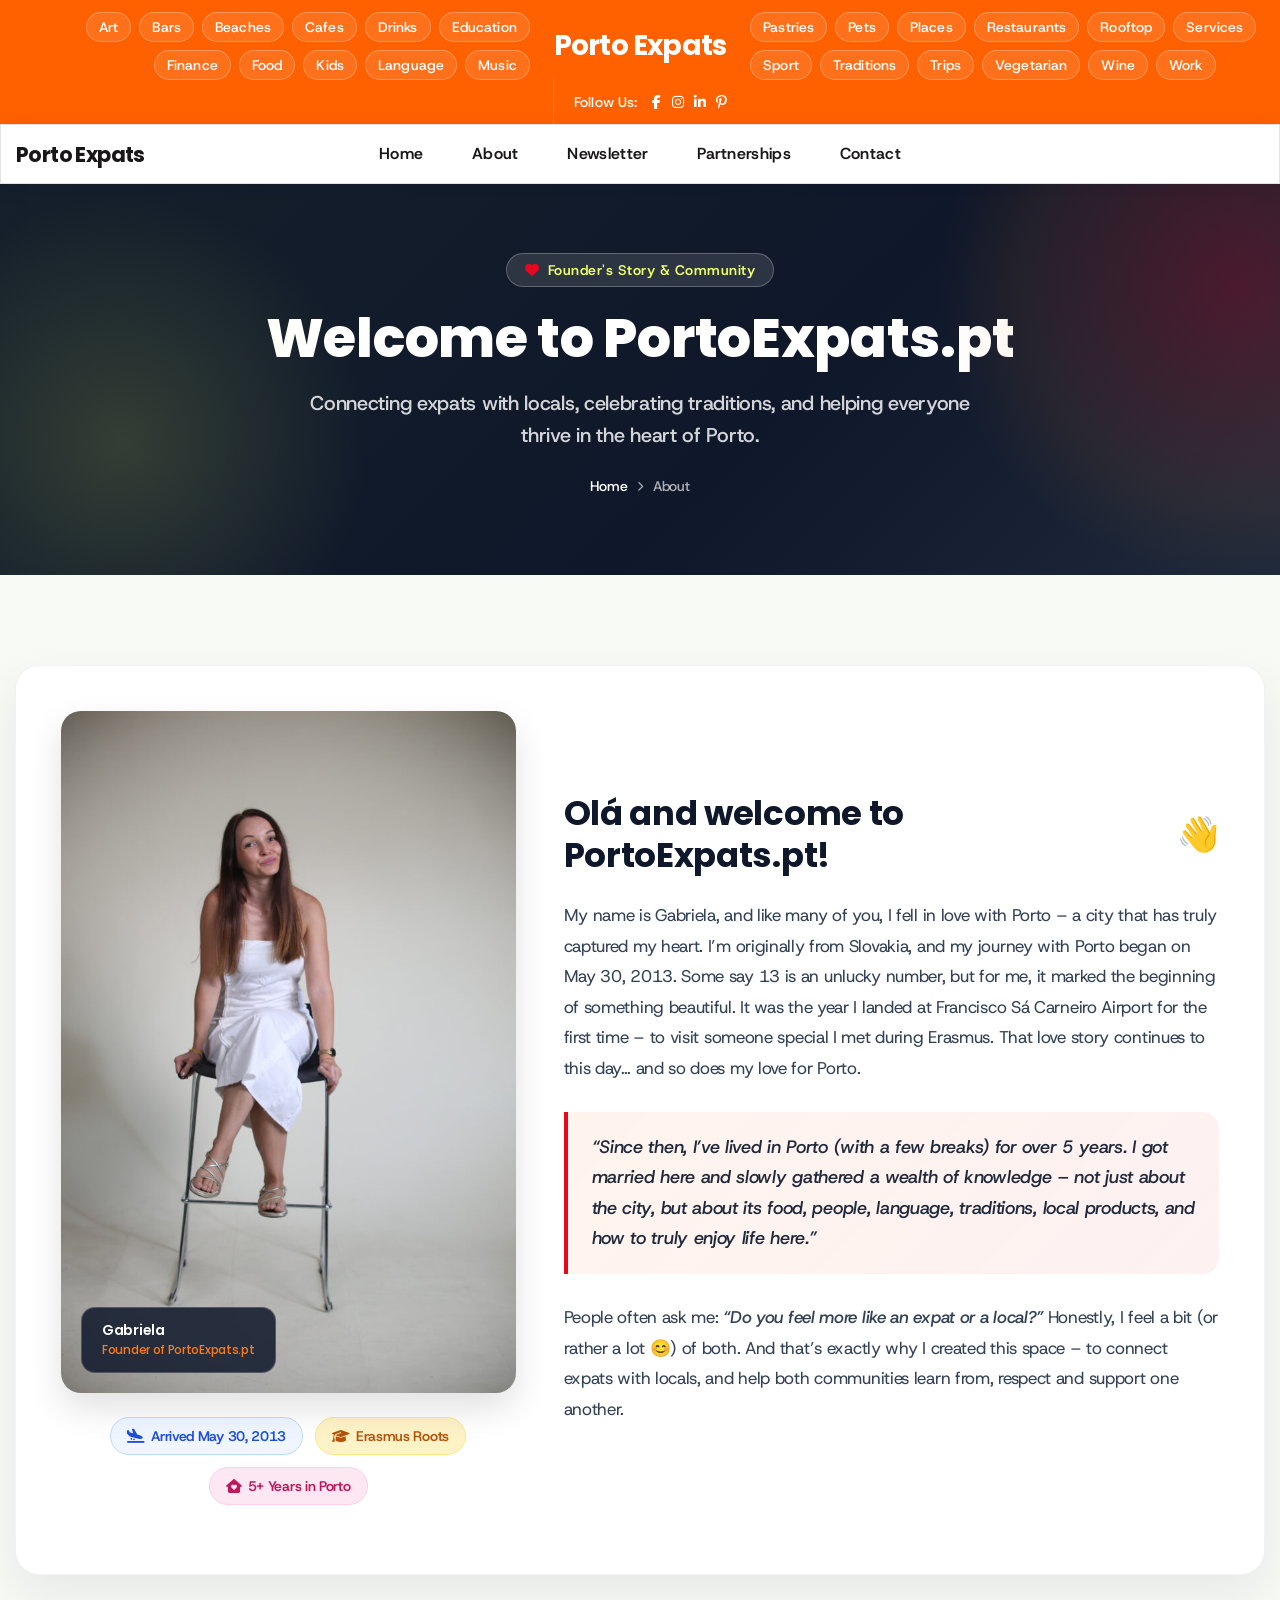
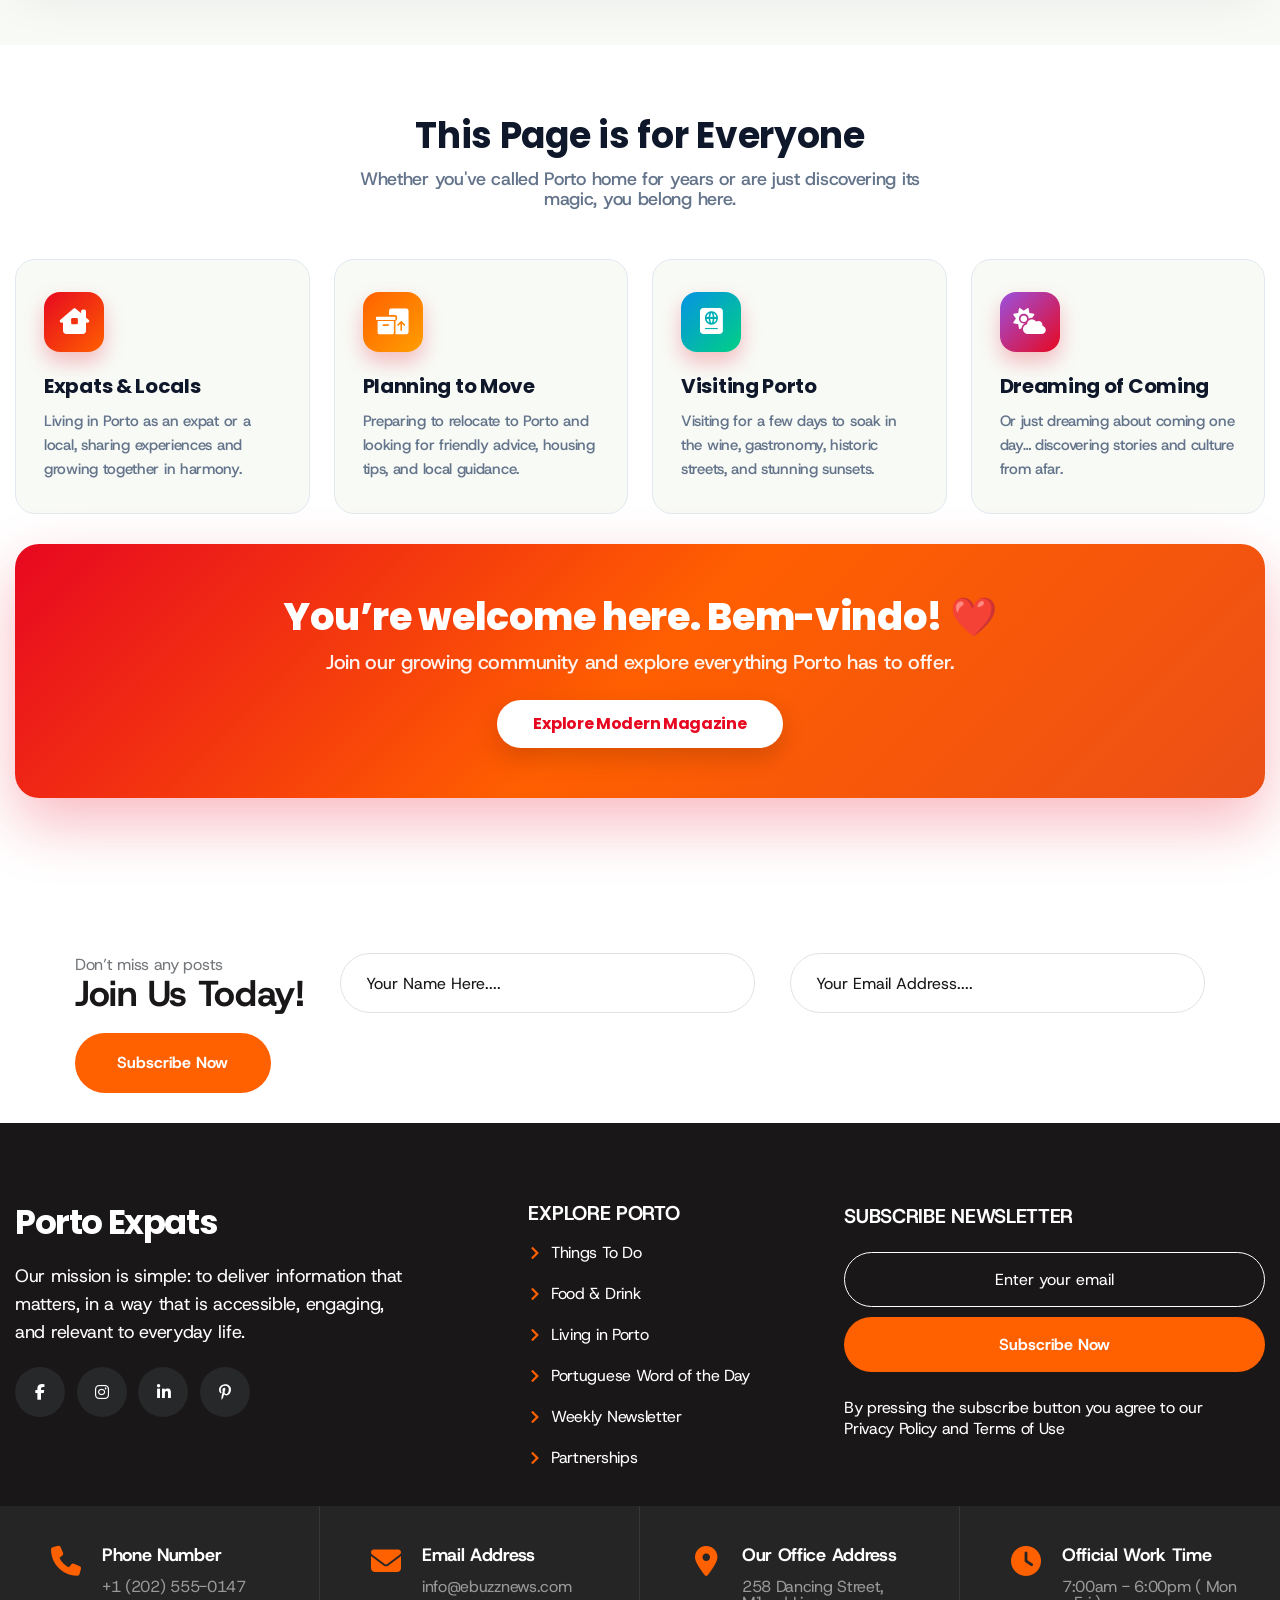
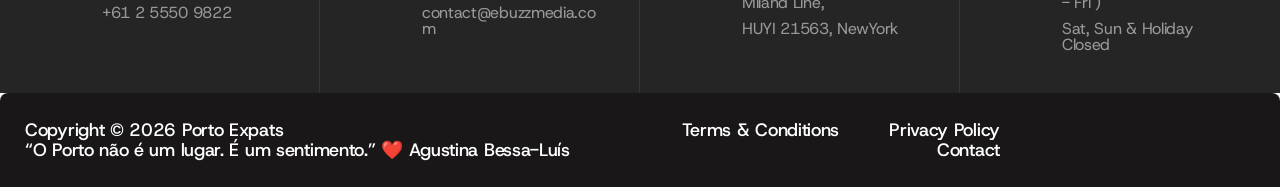
==== commit 82368928: "feat: add newsletter, about, and index pages for the modern magazine theme" ====
--- a/wp.rrdevs.net/ebuzz/modern-magazine/about.html
+++ b/wp.rrdevs.net/ebuzz/modern-magazine/about.html
@@ -575,6 +575,7 @@
                                                     <ul id="menu-1-ec4d2bb" class="ebuzz-nav-menu sub-menu">
                                                         <li class="menu-item nav-item"><a title="Home" href="index.html" class="nav-links">Home</a></li>
                                                         <li itemscope="itemscope" itemtype="https://www.schema.org/SiteNavigationElement" id="menu-item-2251" class="menu-item menu-item-type-post_type menu-item-object-page current-menu-item page_item active menu-item-2251 nav-item"><a title="About" href="about.html" class="nav-links active">About</a></li>
+                                                        <li class="menu-item nav-item"><a title="Newsletter" href="newsletter.html" class="nav-links">Newsletter</a></li>
                                                         <li class="menu-item nav-item"><a title="Partnerships" href="../news/index.html" class="nav-links">Partnerships</a></li>
                                                         <li class="menu-item nav-item"><a title="Contact" href="../contact/index.html" class="nav-links">Contact</a></li>
                                                     </ul>
@@ -841,7 +842,7 @@
                                                 <li class="elementor-icon-list-item"><a href="../news/index.html"><span class="elementor-icon-list-icon"><svg aria-hidden="true" class="e-font-icon-svg e-fas-chevron-right" viewBox="0 0 320 512" xmlns="http://www.w3.org/2000/svg"><path d="M285.476 272.971L91.132 467.314c-9.373 9.373-24.569 9.373-33.941 0l-22.667-22.667c-9.357-9.357-9.375-24.522-.04-33.901L188.505 256 34.484 101.255c-9.335-9.379-9.317-24.544.04-33.901l22.667-22.667c9.373-9.373 24.569-9.373 33.941 0L285.475 239.03c9.373 9.372 9.373 24.568.001 33.941z"></path></svg></span><span class="elementor-icon-list-text">Food &amp; Drink</span></a></li>
                                                 <li class="elementor-icon-list-item"><a href="../contact/index.html"><span class="elementor-icon-list-icon"><svg aria-hidden="true" class="e-font-icon-svg e-fas-chevron-right" viewBox="0 0 320 512" xmlns="http://www.w3.org/2000/svg"><path d="M285.476 272.971L91.132 467.314c-9.373 9.373-24.569 9.373-33.941 0l-22.667-22.667c-9.357-9.357-9.375-24.522-.04-33.901L188.505 256 34.484 101.255c-9.335-9.379-9.317-24.544.04-33.901l22.667-22.667c9.373-9.373 24.569-9.373 33.941 0L285.475 239.03c9.373 9.372 9.373 24.568.001 33.941z"></path></svg></span><span class="elementor-icon-list-text">Living in Porto</span></a></li>
                                                 <li class="elementor-icon-list-item"><a href="../news/index.html"><span class="elementor-icon-list-icon"><svg aria-hidden="true" class="e-font-icon-svg e-fas-chevron-right" viewBox="0 0 320 512" xmlns="http://www.w3.org/2000/svg"><path d="M285.476 272.971L91.132 467.314c-9.373 9.373-24.569 9.373-33.941 0l-22.667-22.667c-9.357-9.357-9.375-24.522-.04-33.901L188.505 256 34.484 101.255c-9.335-9.379-9.317-24.544.04-33.901l22.667-22.667c9.373-9.373 24.569-9.373 33.941 0L285.475 239.03c9.373 9.372 9.373 24.568.001 33.941z"></path></svg></span><span class="elementor-icon-list-text">Portuguese Word of the Day</span></a></li>
-                                                <li class="elementor-icon-list-item"><a href="../contact/index.html"><span class="elementor-icon-list-icon"><svg aria-hidden="true" class="e-font-icon-svg e-fas-chevron-right" viewBox="0 0 320 512" xmlns="http://www.w3.org/2000/svg"><path d="M285.476 272.971L91.132 467.314c-9.373 9.373-24.569 9.373-33.941 0l-22.667-22.667c-9.357-9.357-9.375-24.522-.04-33.901L188.505 256 34.484 101.255c-9.335-9.379-9.317-24.544.04-33.901l22.667-22.667c9.373-9.373 24.569-9.373 33.941 0L285.475 239.03c9.373 9.372 9.373 24.568.001 33.941z"></path></svg></span><span class="elementor-icon-list-text">Weekly Newsletter</span></a></li>
+                                                <li class="elementor-icon-list-item"><a href="newsletter.html"><span class="elementor-icon-list-icon"><svg aria-hidden="true" class="e-font-icon-svg e-fas-chevron-right" viewBox="0 0 320 512" xmlns="http://www.w3.org/2000/svg"><path d="M285.476 272.971L91.132 467.314c-9.373 9.373-24.569 9.373-33.941 0l-22.667-22.667c-9.357-9.357-9.375-24.522-.04-33.901L188.505 256 34.484 101.255c-9.335-9.379-9.317-24.544.04-33.901l22.667-22.667c9.373-9.373 24.569-9.373 33.941 0L285.475 239.03c9.373 9.372 9.373 24.568.001 33.941z"></path></svg></span><span class="elementor-icon-list-text">Weekly Newsletter</span></a></li>
                                                 <li class="elementor-icon-list-item"><a href="../news/index.html"><span class="elementor-icon-list-icon"><svg aria-hidden="true" class="e-font-icon-svg e-fas-chevron-right" viewBox="0 0 320 512" xmlns="http://www.w3.org/2000/svg"><path d="M285.476 272.971L91.132 467.314c-9.373 9.373-24.569 9.373-33.941 0l-22.667-22.667c-9.357-9.357-9.375-24.522-.04-33.901L188.505 256 34.484 101.255c-9.335-9.379-9.317-24.544.04-33.901l22.667-22.667c9.373-9.373 24.569-9.373 33.941 0L285.475 239.03c9.373 9.372 9.373 24.568.001 33.941z"></path></svg></span><span class="elementor-icon-list-text">Partnerships</span></a></li>
                                             </ul>
                                         </div>
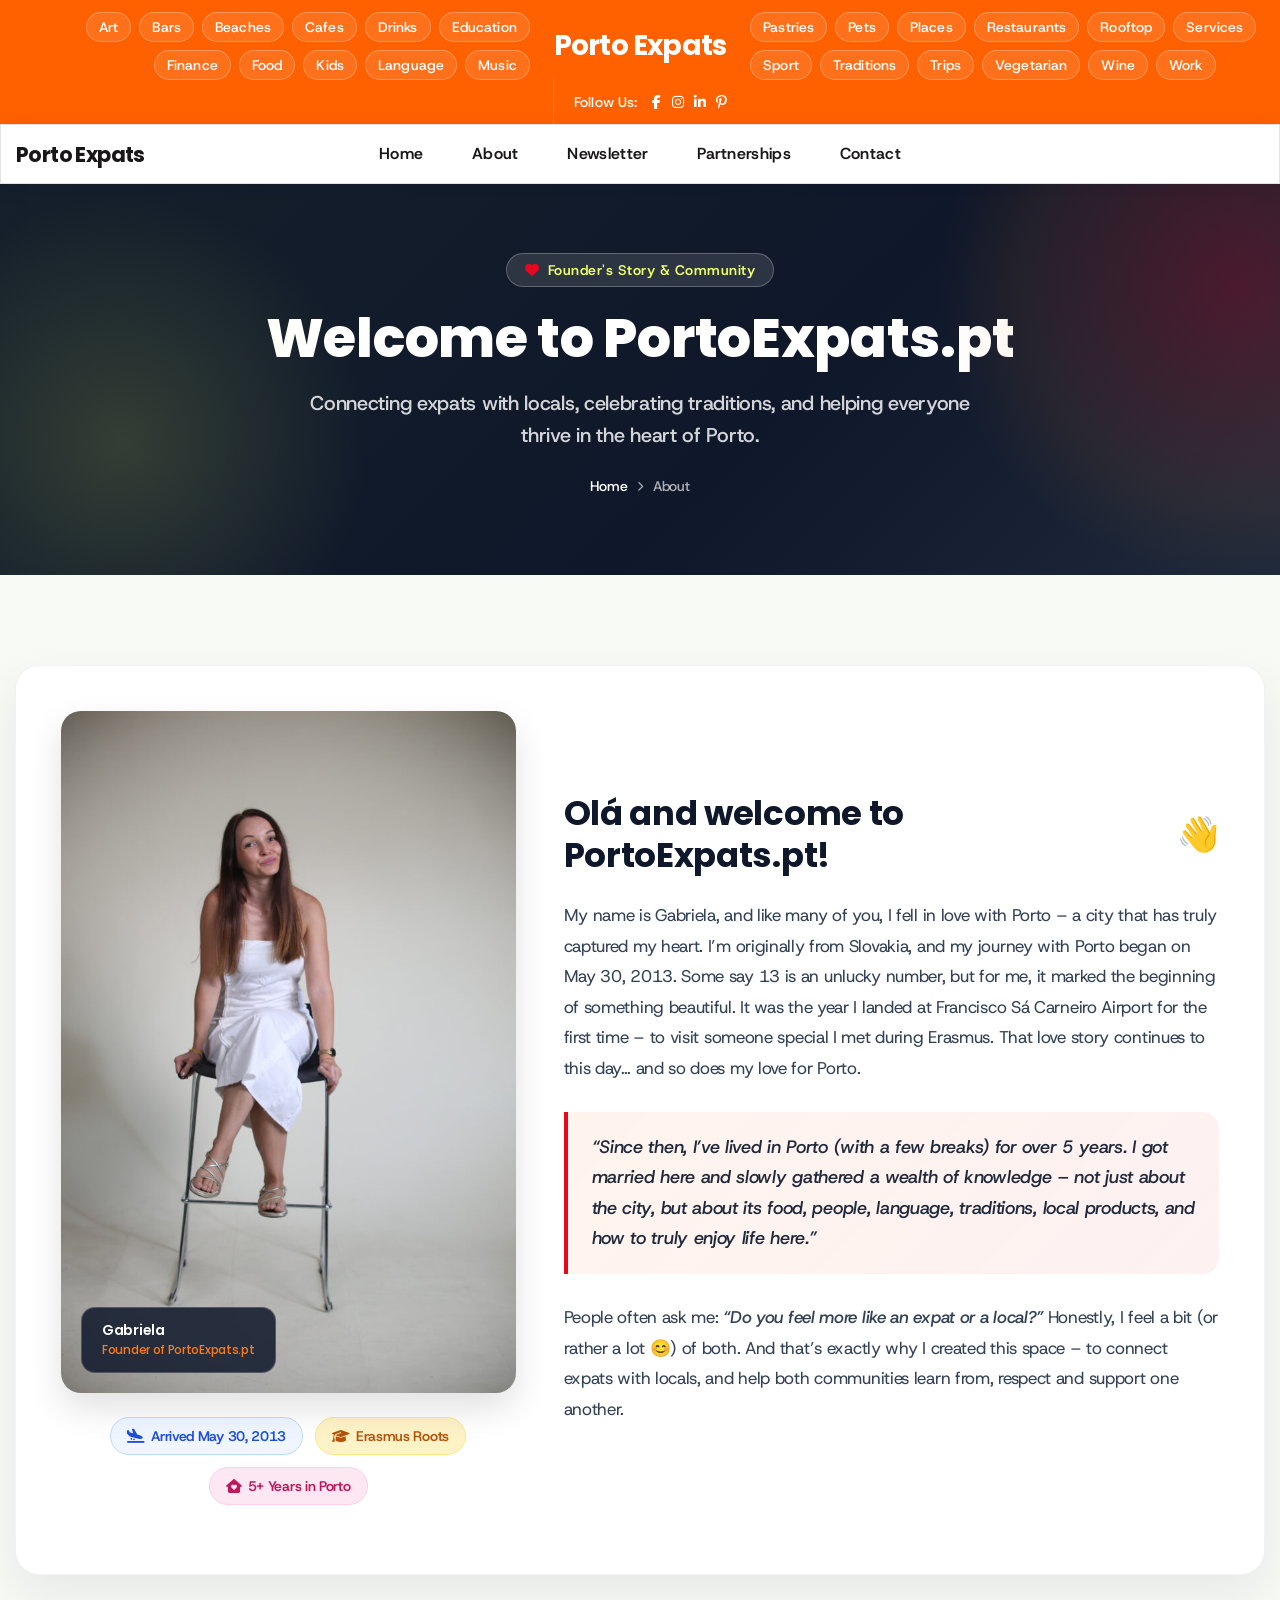
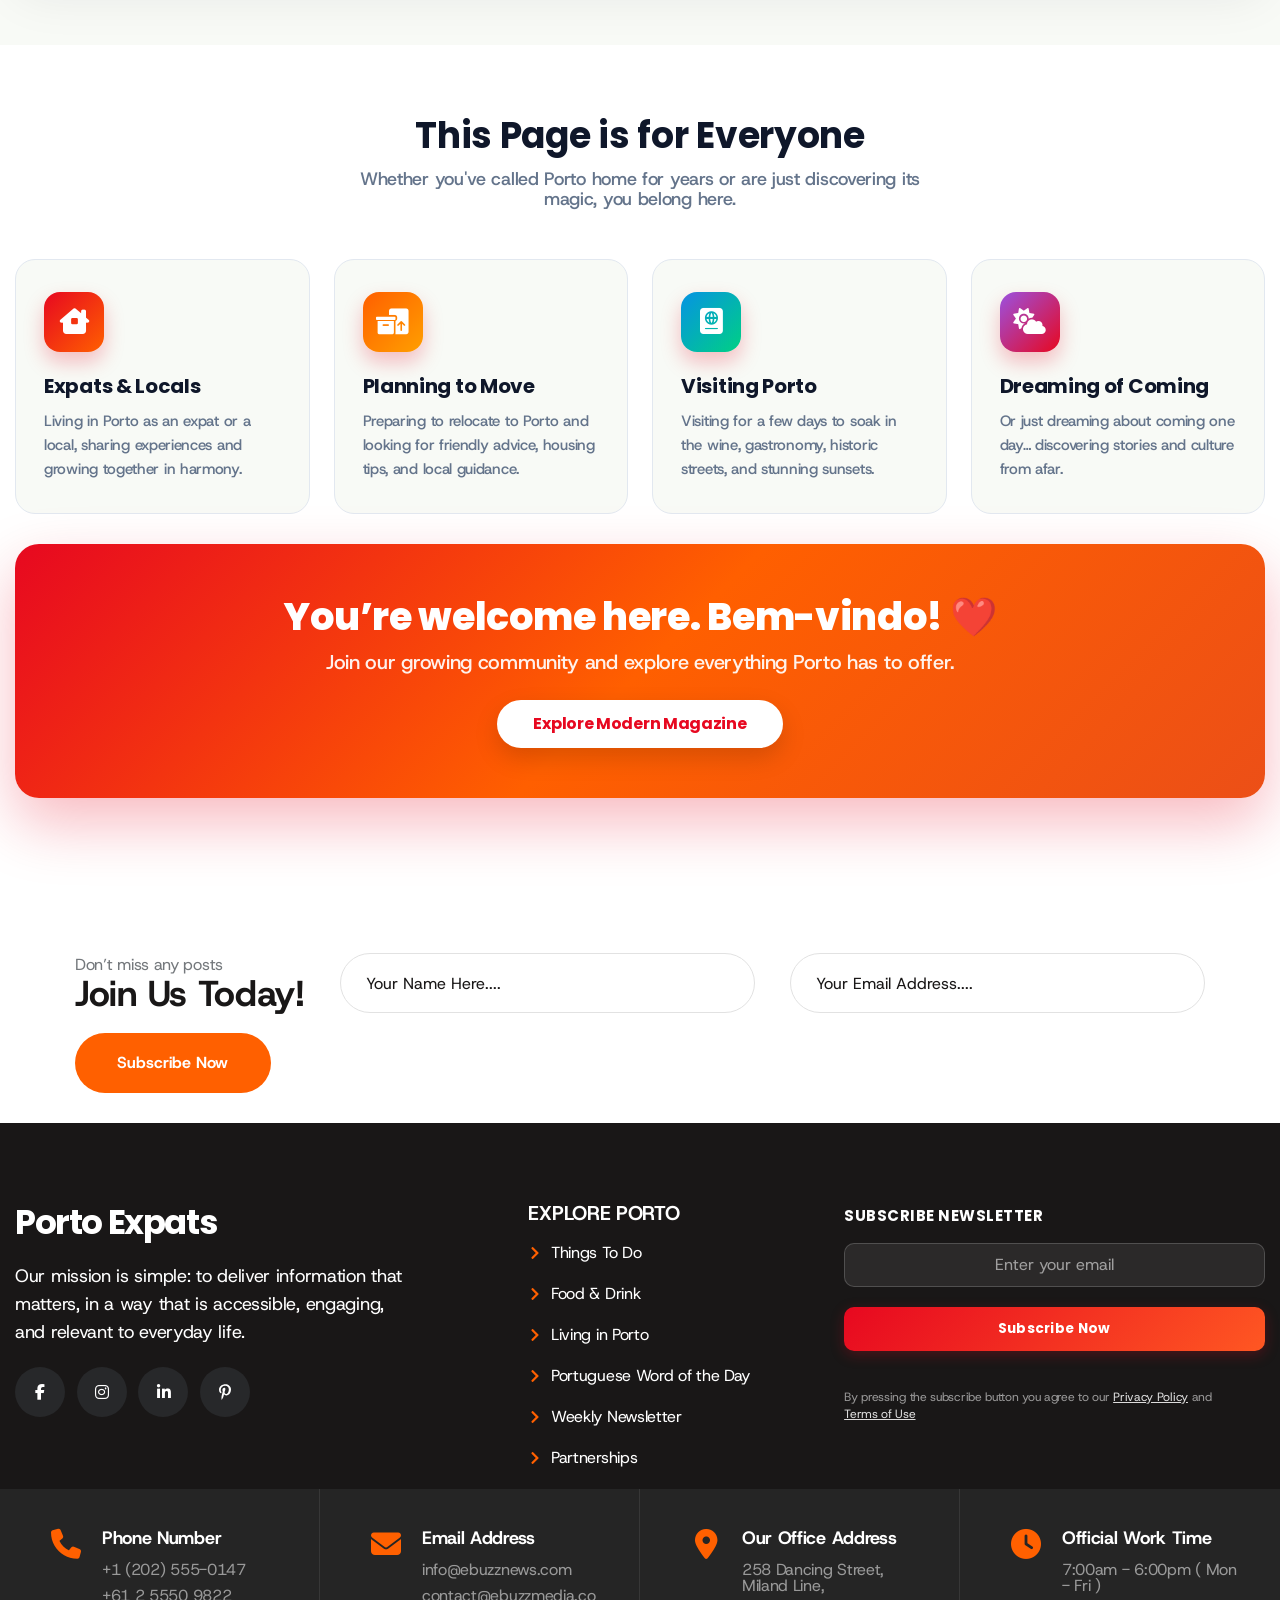
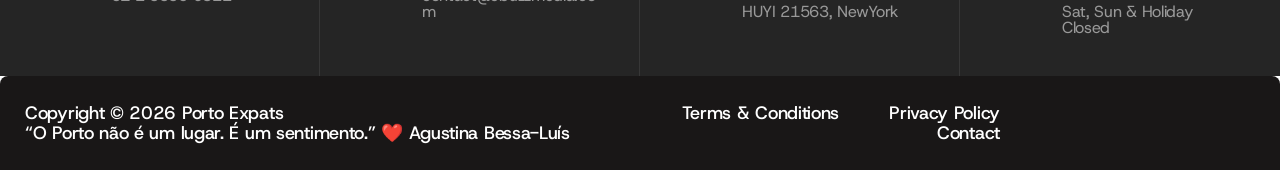
==== commit 7ec1917c: "feat: create initial static HTML templates for modern-magazine layout" ====
--- a/wp.rrdevs.net/ebuzz/modern-magazine/about.html
+++ b/wp.rrdevs.net/ebuzz/modern-magazine/about.html
@@ -141,7 +141,89 @@
     background-color: #191717 !important;
 }
 
-/* Ensure floating back-to-top button does not overlap footer copyright links */
+/* Sleek, Elegant & Vibrant Footer Subscribe Form */
+.footer-4__widget.footer-subscribe-2 .footer-2__title {
+    font-family: 'Poppins', sans-serif;
+    font-size: 15px !important;
+    font-weight: 700 !important;
+    color: #ffffff !important;
+    letter-spacing: 0.5px !important;
+    text-transform: uppercase !important;
+    margin-bottom: 14px !important;
+}
+.footer-4__subscribe {
+    display: flex;
+    flex-direction: column;
+    gap: 10px;
+}
+.footer-4__subscribe-input {
+    width: 100%;
+}
+.footer-4__subscribe-input input {
+    width: 100% !important;
+    height: 44px !important;
+    background: rgba(255, 255, 255, 0.08) !important;
+    border: 1px solid rgba(255, 255, 255, 0.18) !important;
+    border-radius: 10px !important;
+    padding: 0 16px !important;
+    color: #ffffff !important;
+    font-size: 13.5px !important;
+    outline: none !important;
+    transition: all 0.25s ease !important;
+}
+.footer-4__subscribe-input input::placeholder {
+    color: rgba(255, 255, 255, 0.55) !important;
+}
+.footer-4__subscribe-input input:focus {
+    border-color: #FF5722 !important;
+    background: rgba(255, 255, 255, 0.14) !important;
+    box-shadow: 0 0 0 3px rgba(255, 87, 34, 0.2) !important;
+}
+.footer-4__subscribe-btn {
+    width: 100%;
+}
+.footer-4__subscribe-btn button,
+.footer-4__subscribe-btn .rr-btn {
+    width: 100% !important;
+    height: 44px !important;
+    line-height: 44px !important;
+    background: linear-gradient(135deg, #E70820 0%, #FF5722 100%) !important;
+    border: none !important;
+    border-radius: 10px !important;
+    color: #ffffff !important;
+    font-family: 'Poppins', sans-serif !important;
+    font-size: 13.5px !important;
+    font-weight: 700 !important;
+    letter-spacing: 0.3px !important;
+    cursor: pointer !important;
+    display: flex !important;
+    align-items: center !important;
+    justify-content: center !important;
+    padding: 0 20px !important;
+    transition: all 0.25s ease !important;
+    box-shadow: 0 4px 14px rgba(231, 8, 32, 0.25) !important;
+}
+.footer-4__subscribe-btn button:hover,
+.footer-4__subscribe-btn .rr-btn:hover {
+    transform: translateY(-2px) !important;
+    box-shadow: 0 8px 22px rgba(231, 8, 32, 0.4) !important;
+    background: linear-gradient(135deg, #C2061A 0%, #E54C19 100%) !important;
+}
+.footer-4__subscribe-dec {
+    font-size: 12px !important;
+    color: rgba(255, 255, 255, 0.55) !important;
+    line-height: 1.4 !important;
+    margin-top: 2px !important;
+}
+.footer-4__subscribe-dec a {
+    color: rgba(255, 255, 255, 0.85) !important;
+    text-decoration: underline !important;
+}
+.footer-4__subscribe-dec a:hover {
+    color: #FF5722 !important;
+}
+
+/* Floating back-to-top button spacing */
 .progress-wrap {
     bottom: 25px !important;
     right: 25px !important;
@@ -576,8 +658,8 @@
                                                         <li class="menu-item nav-item"><a title="Home" href="index.html" class="nav-links">Home</a></li>
                                                         <li itemscope="itemscope" itemtype="https://www.schema.org/SiteNavigationElement" id="menu-item-2251" class="menu-item menu-item-type-post_type menu-item-object-page current-menu-item page_item active menu-item-2251 nav-item"><a title="About" href="about.html" class="nav-links active">About</a></li>
                                                         <li class="menu-item nav-item"><a title="Newsletter" href="newsletter.html" class="nav-links">Newsletter</a></li>
-                                                        <li class="menu-item nav-item"><a title="Partnerships" href="../news/index.html" class="nav-links">Partnerships</a></li>
-                                                        <li class="menu-item nav-item"><a title="Contact" href="../contact/index.html" class="nav-links">Contact</a></li>
+                                                        <li class="menu-item nav-item"><a title="Partnerships" href="partnerships.html" class="nav-links">Partnerships</a></li>
+                                                        <li class="menu-item nav-item"><a title="Contact" href="contact.html" class="nav-links">Contact</a></li>
                                                     </ul>
                                                 </nav>
                                             </div>
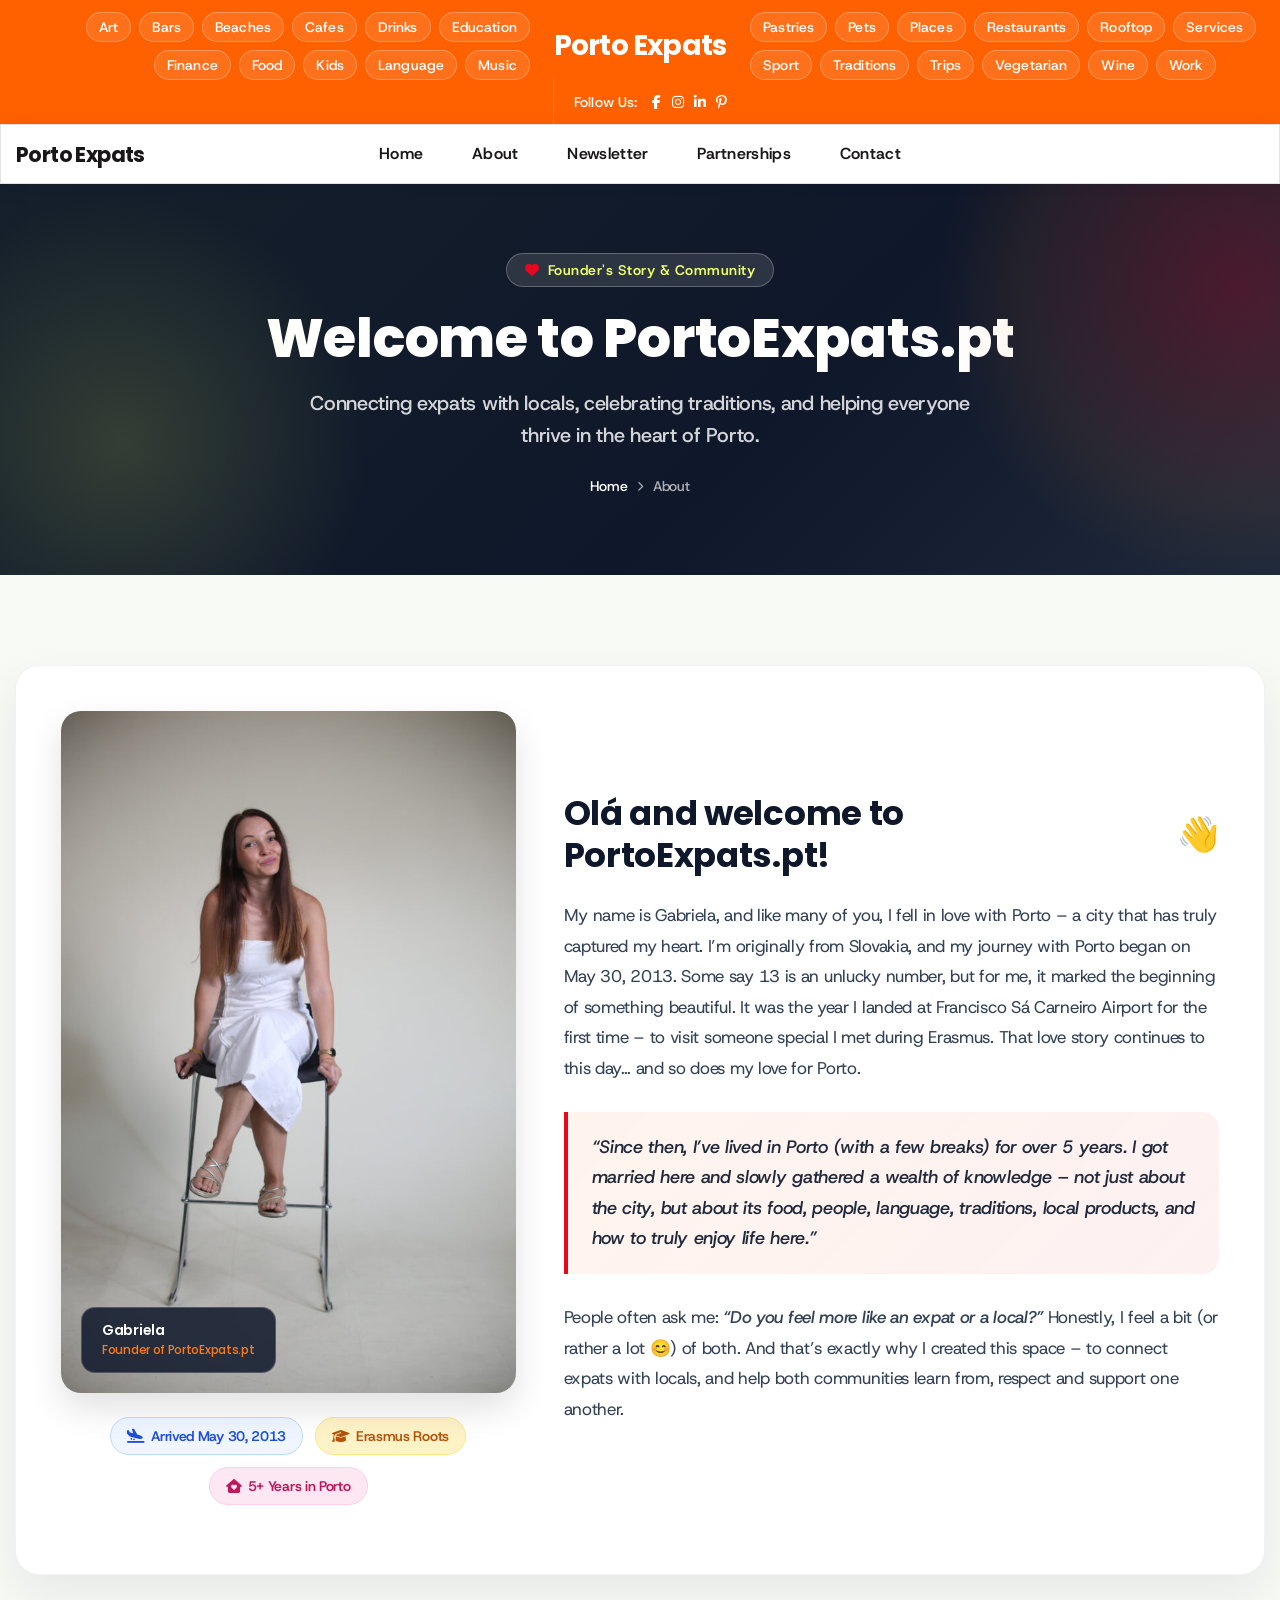
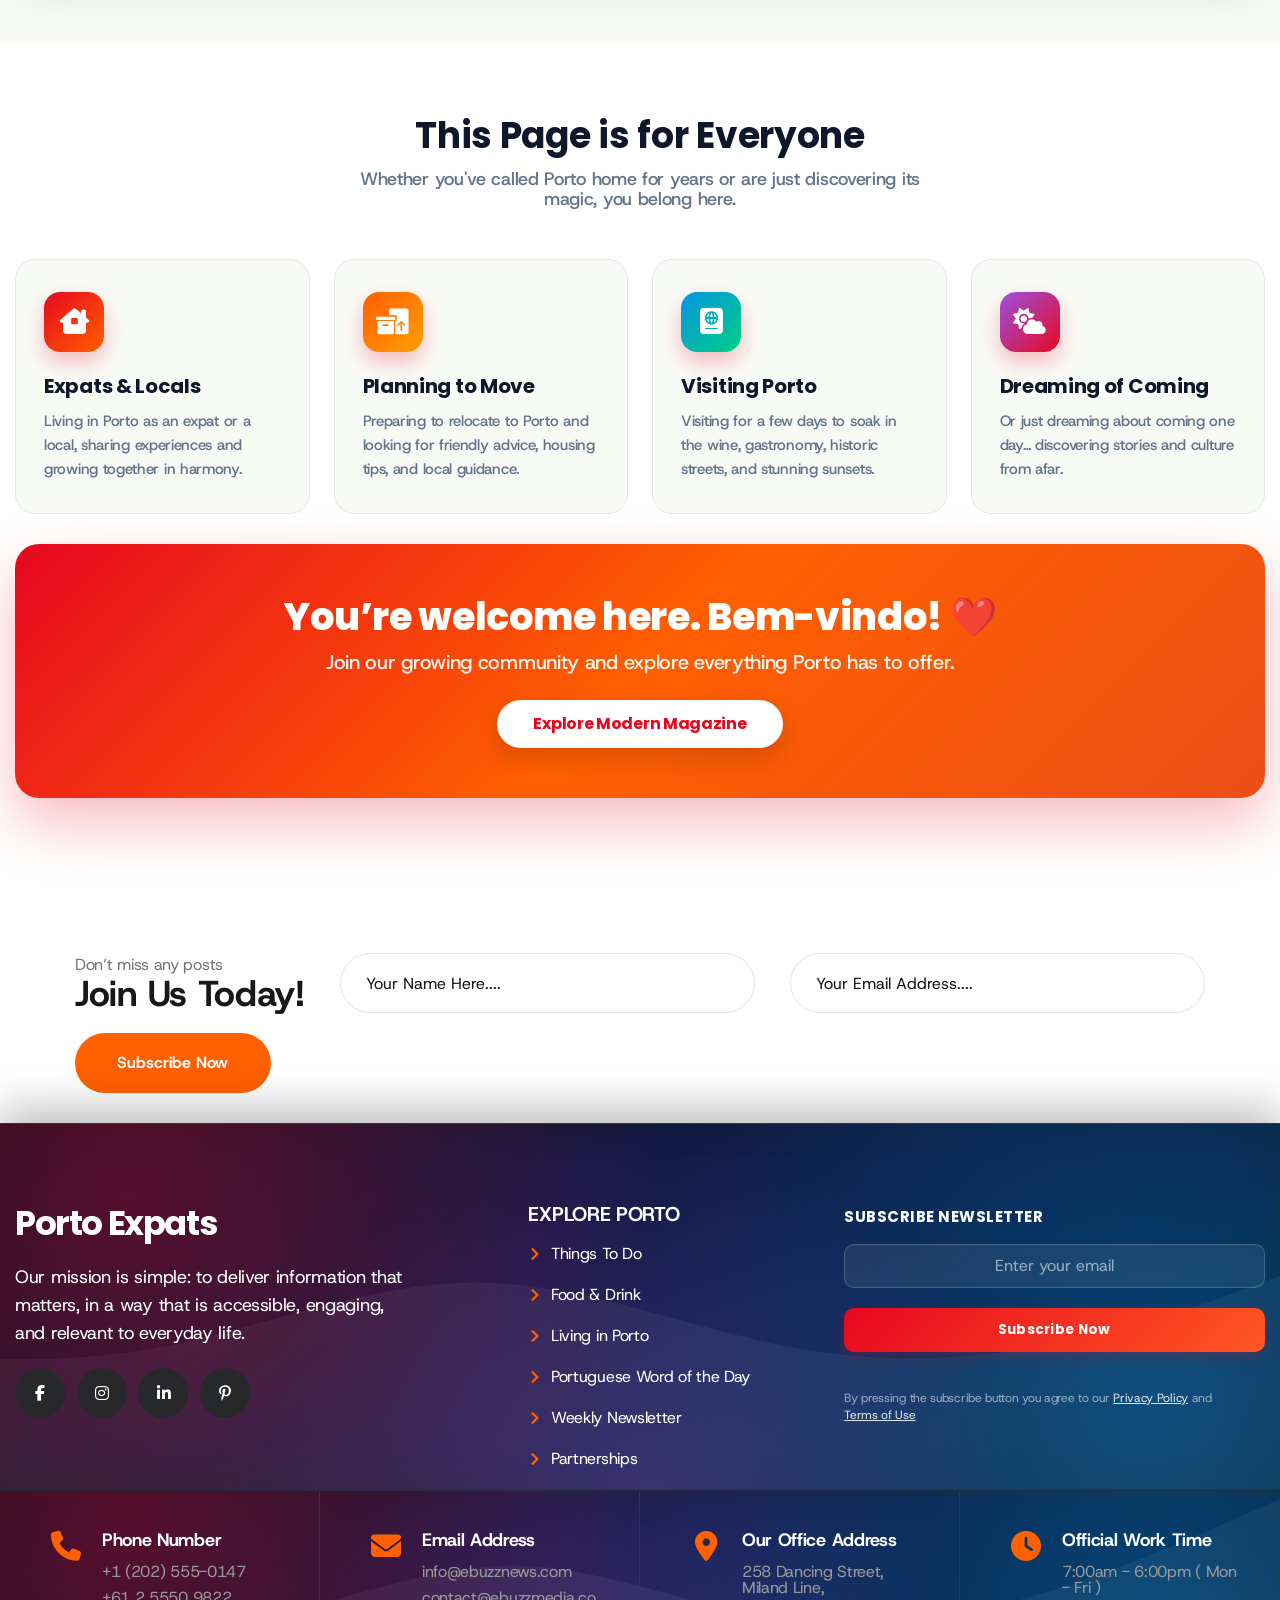
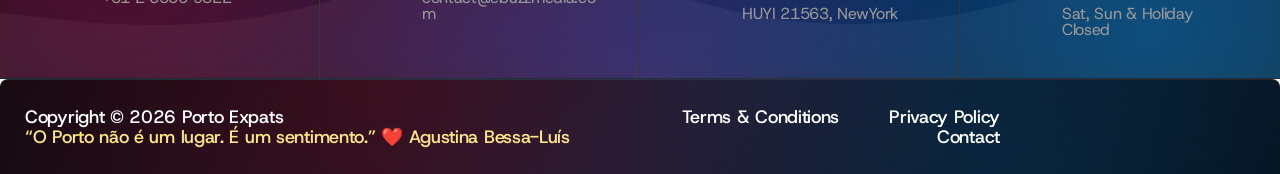
==== commit 0f2ebeb8: "feat: scaffold initial HTML page templates for modern-magazine mockup" ====
--- a/wp.rrdevs.net/ebuzz/modern-magazine/about.html
+++ b/wp.rrdevs.net/ebuzz/modern-magazine/about.html
@@ -132,13 +132,68 @@
     .porto-footer-join .join-us-4__wrapper { padding: 26px 22px; }
 }
 
-/* Fix copyright bar: hardcode background since Elementor JS doesn't run in static HTML */
-/* --e-global-color-secondary is #191717 per post-6_ver=1785400122.css */
-.elementor-862 .elementor-element.elementor-element-6342ca7:not(.elementor-motion-effects-element-type-background) {
-    background-color: #191717 !important;
-}
+/* Wavy Flowing Tinted Glassmorphism Main Footer Background */
+.elementor-862 .elementor-element.elementor-element-6342ca7:not(.elementor-motion-effects-element-type-background),
+.elementor-862 .elementor-element.elementor-element-42609a8:not(.elementor-motion-effects-element-type-background) {
+    background: linear-gradient(135deg, #0b1120 0%, #151a33 40%, #0d1b2a 100%) !important;
+    position: relative !important;
+    isolation: isolate !important;
+    overflow: hidden !important;
+}
+
+/* Frosted Ambient Tint & Wavy SVG Flowing Backdrop for Main Footer */
+.elementor-862 .elementor-element.elementor-element-6342ca7::before,
+.elementor-862 .elementor-element.elementor-element-42609a8::before {
+    content: "" !important;
+    position: absolute !important;
+    inset: 0 !important;
+    background-image: 
+        radial-gradient(circle at 10% 20%, rgba(231, 8, 32, 0.35) 0%, transparent 45%),
+        radial-gradient(circle at 90% 75%, rgba(6, 147, 227, 0.35) 0%, transparent 45%),
+        radial-gradient(circle at 50% 100%, rgba(155, 81, 224, 0.25) 0%, transparent 50%),
+        url("data:image/svg+xml,%3Csvg xmlns='http://www.w3.org/2000/svg' viewBox='0 0 1440 320'%3E%3Cpath fill='%23ffffff' fill-opacity='0.06' d='M0,192L48,197.3C96,203,192,213,288,197.3C384,181,480,139,576,138.7C672,139,768,181,864,197.3C960,213,1056,203,1152,176C1248,149,1344,107,1392,85.3L1440,64L1440,320L1392,320C1344,320,1248,320,1152,320C1056,320,960,320,864,320C768,320,672,320,576,320C480,320,384,320,288,320C192,320,96,320,48,320L0,320Z'%3E%3C/path%3E%3C/svg%3E") !important;
+    background-size: cover, cover, cover, cover !important;
+    background-position: center !important;
+    backdrop-filter: blur(16px) saturate(180%) !important;
+    -webkit-backdrop-filter: blur(16px) saturate(180%) !important;
+    z-index: -1 !important;
+    pointer-events: none !important;
+}
+
+/* Distinct Deep Midnight Onyx & Crimson Glow Copyright Bar */
 .elementor-862 .elementor-element.elementor-element-0b811c6:not(.elementor-motion-effects-element-type-background) {
-    background-color: #191717 !important;
+    background: linear-gradient(135deg, #070A10 0%, #0F172A 50%, #06080E 100%) !important;
+    border-top: 1px solid rgba(255, 255, 255, 0.12) !important;
+    position: relative !important;
+    isolation: isolate !important;
+    overflow: hidden !important;
+}
+.elementor-862 .elementor-element.elementor-element-0b811c6::before {
+    content: "" !important;
+    position: absolute !important;
+    inset: 0 !important;
+    background: radial-gradient(circle at 30% 0%, rgba(231, 8, 32, 0.22) 0%, transparent 65%),
+                radial-gradient(circle at 80% 100%, rgba(6, 147, 227, 0.18) 0%, transparent 65%) !important;
+    pointer-events: none !important;
+    z-index: 0 !important;
+}
+.elementor-862 .elementor-element.elementor-element-0b811c6 .e-con-inner {
+    position: relative !important;
+    z-index: 1 !important;
+}
+.elementor-element-7b3dd6c span {
+    color: #FDE68A !important;
+    font-weight: 500 !important;
+}
+
+/* Glass highlights and dividers */
+.elementor-862 .elementor-element.elementor-element-6342ca7 {
+    border-top: 1px solid rgba(255, 255, 255, 0.12) !important;
+    box-shadow: 0 -15px 40px rgba(0, 0, 0, 0.25) !important;
+}
+.elementor-862 .elementor-element.elementor-element-42609a8 {
+    border-top: 1px solid rgba(255, 255, 255, 0.08) !important;
+    border-bottom: 1px solid rgba(255, 255, 255, 0.08) !important;
 }
 
 /* Sleek, Elegant & Vibrant Footer Subscribe Form */
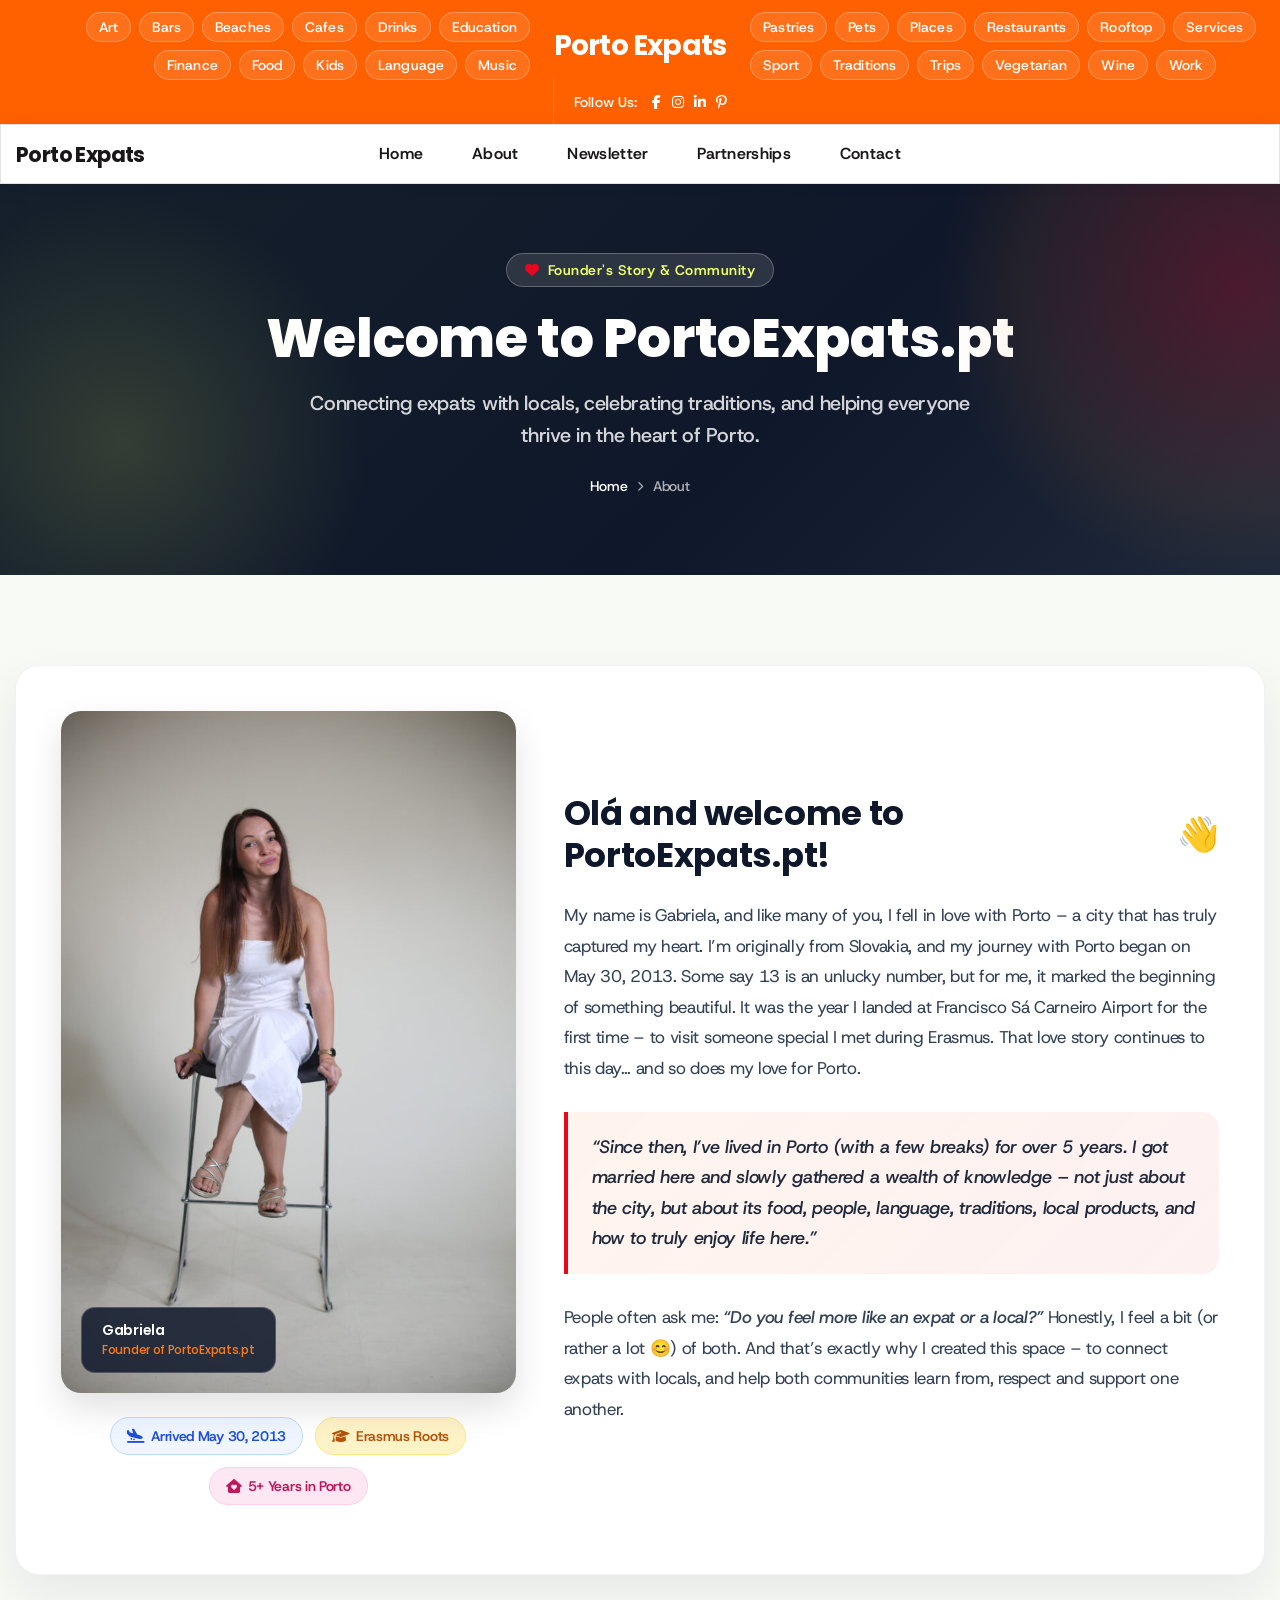
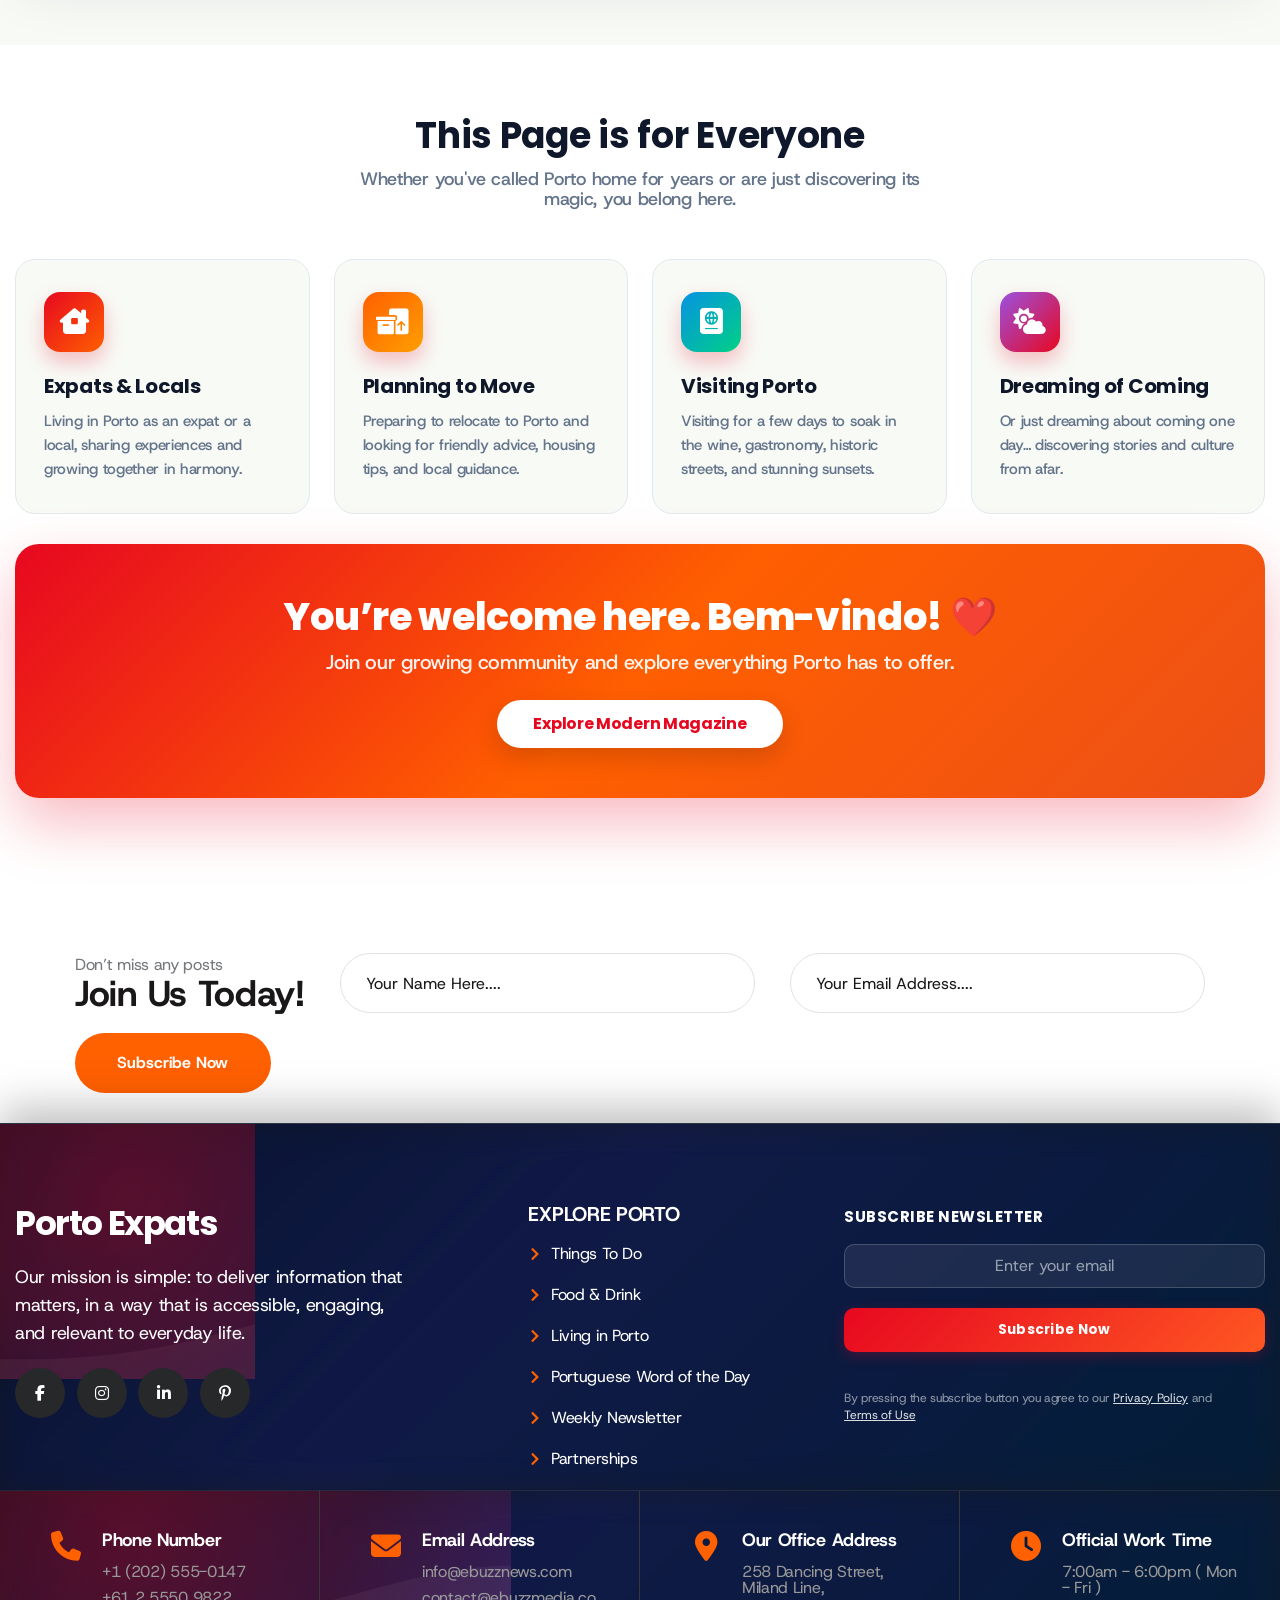
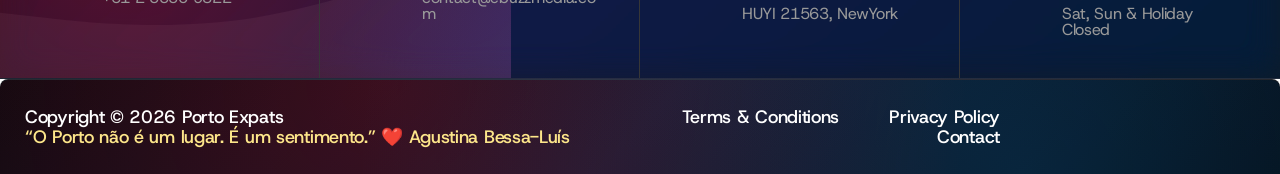
==== commit af3659f9: "feat: add static pages for contact, about, newsletter, and partnerships to the modern-magazine mocku" ====
--- a/wp.rrdevs.net/ebuzz/modern-magazine/about.html
+++ b/wp.rrdevs.net/ebuzz/modern-magazine/about.html
@@ -196,6 +196,55 @@
     border-bottom: 1px solid rgba(255, 255, 255, 0.08) !important;
 }
 
+/* Footer Office Info Column Hover Micro-Animations */
+.elementor-element-42609a8 .elementor-icon {
+    transition: transform 0.25s ease !important;
+}
+.elementor-element-42609a8 .elementor-icon i {
+    display: inline-block !important;
+    transition: transform 0.25s ease !important;
+}
+
+/* 1. Phone Ringing Shake */
+.elementor-element-af5a0e6:hover .elementor-icon i,
+.elementor-element-af5a0e6:hover .elementor-icon {
+    animation: ft-phone-ring 0.35s infinite alternate ease-in-out !important;
+}
+@keyframes ft-phone-ring {
+    0% { transform: rotate(-18deg) scale(1.18); }
+    100% { transform: rotate(18deg) scale(1.18); }
+}
+
+/* 2. Email Envelope Bounce */
+.elementor-element-127dc14:hover .elementor-icon i,
+.elementor-element-127dc14:hover .elementor-icon {
+    animation: ft-envelope-bounce 0.5s infinite alternate ease-in-out !important;
+}
+@keyframes ft-envelope-bounce {
+    0% { transform: translateY(0) scale(1.05); }
+    100% { transform: translateY(-7px) scale(1.2); }
+}
+
+/* 3. Office Pin Bouncing Drop */
+.elementor-element-6649822:hover .elementor-icon i,
+.elementor-element-6649822:hover .elementor-icon {
+    animation: ft-pin-drop 0.45s infinite alternate ease-in-out !important;
+}
+@keyframes ft-pin-drop {
+    0% { transform: translateY(0) scale(1); }
+    100% { transform: translateY(-8px) scale(1.22); }
+}
+
+/* 4. Clock Tick-Tock Wiggle */
+.elementor-element-75fca39:hover .elementor-icon i,
+.elementor-element-75fca39:hover .elementor-icon {
+    animation: ft-clock-tick 0.55s infinite alternate ease-in-out !important;
+}
+@keyframes ft-clock-tick {
+    0% { transform: rotate(-25deg) scale(1.1); }
+    100% { transform: rotate(25deg) scale(1.2); }
+}
+
 /* Sleek, Elegant & Vibrant Footer Subscribe Form */
 .footer-4__widget.footer-subscribe-2 .footer-2__title {
     font-family: 'Poppins', sans-serif;
